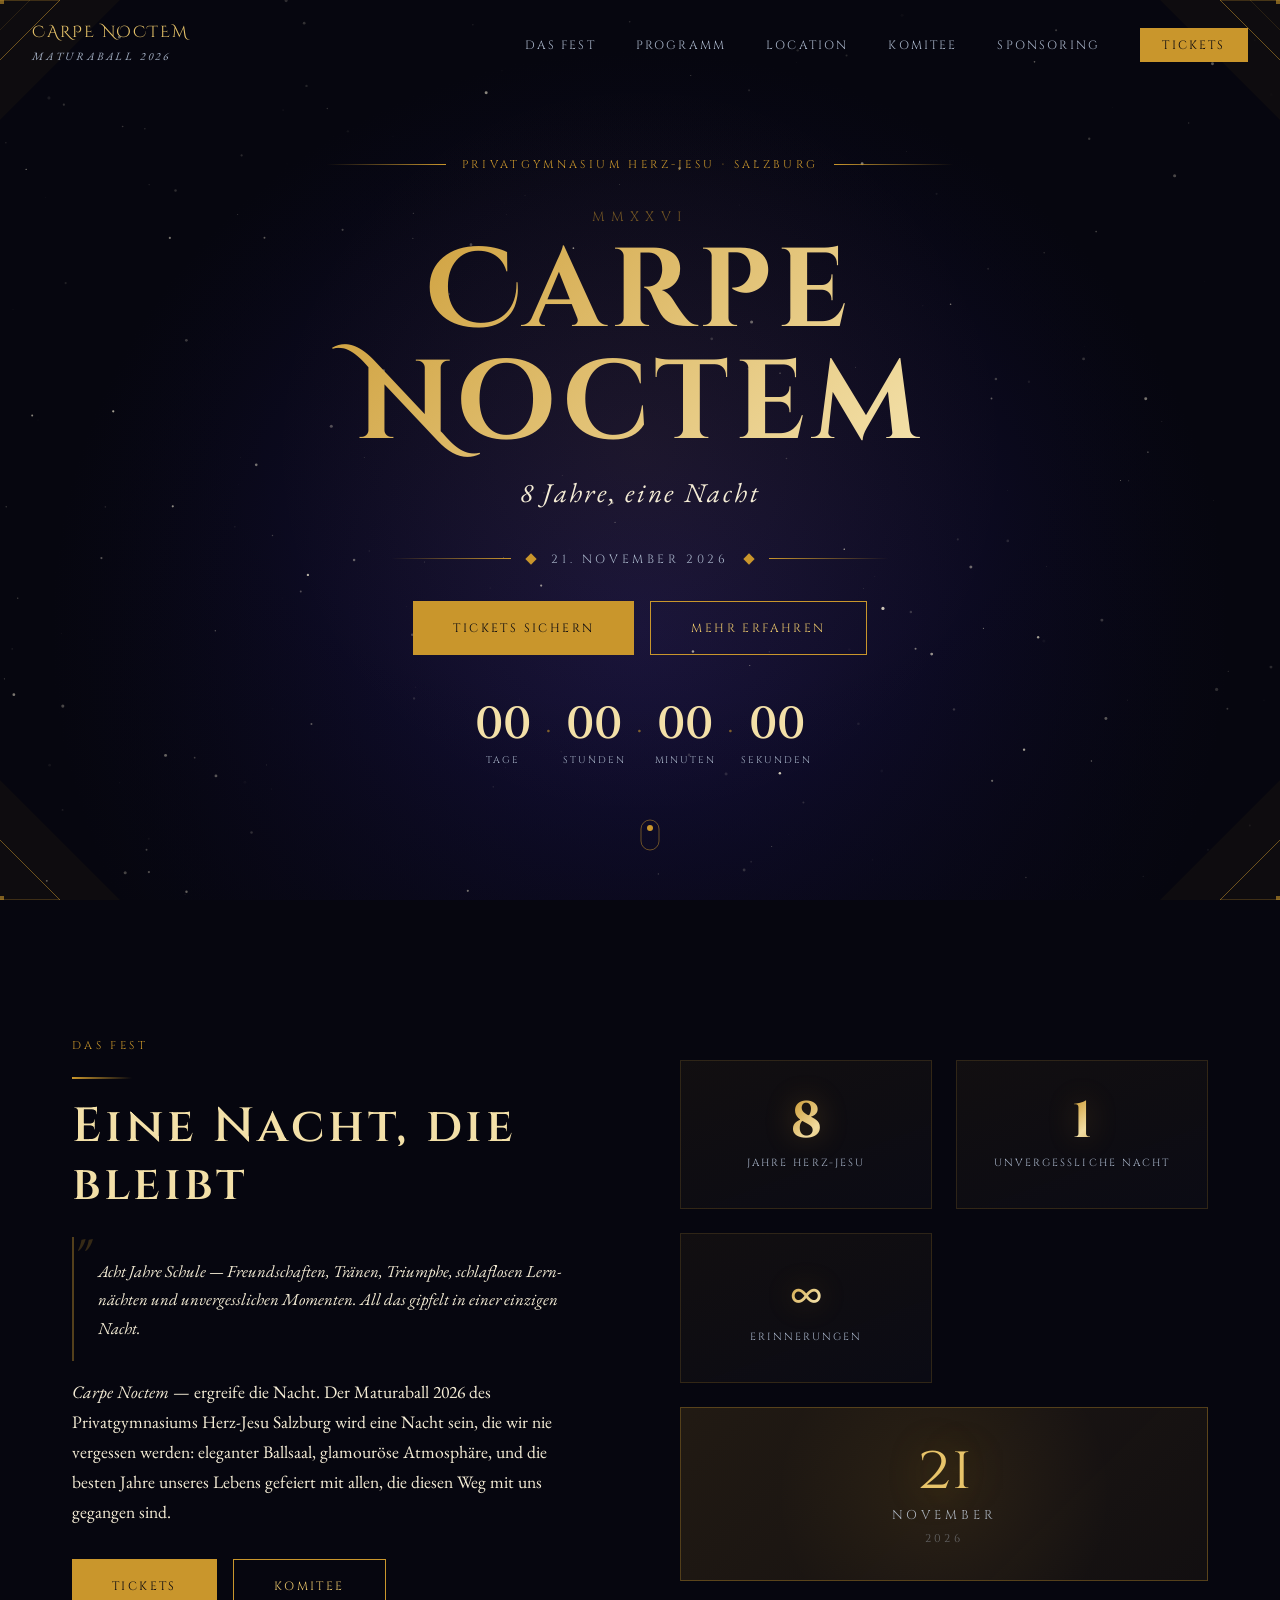
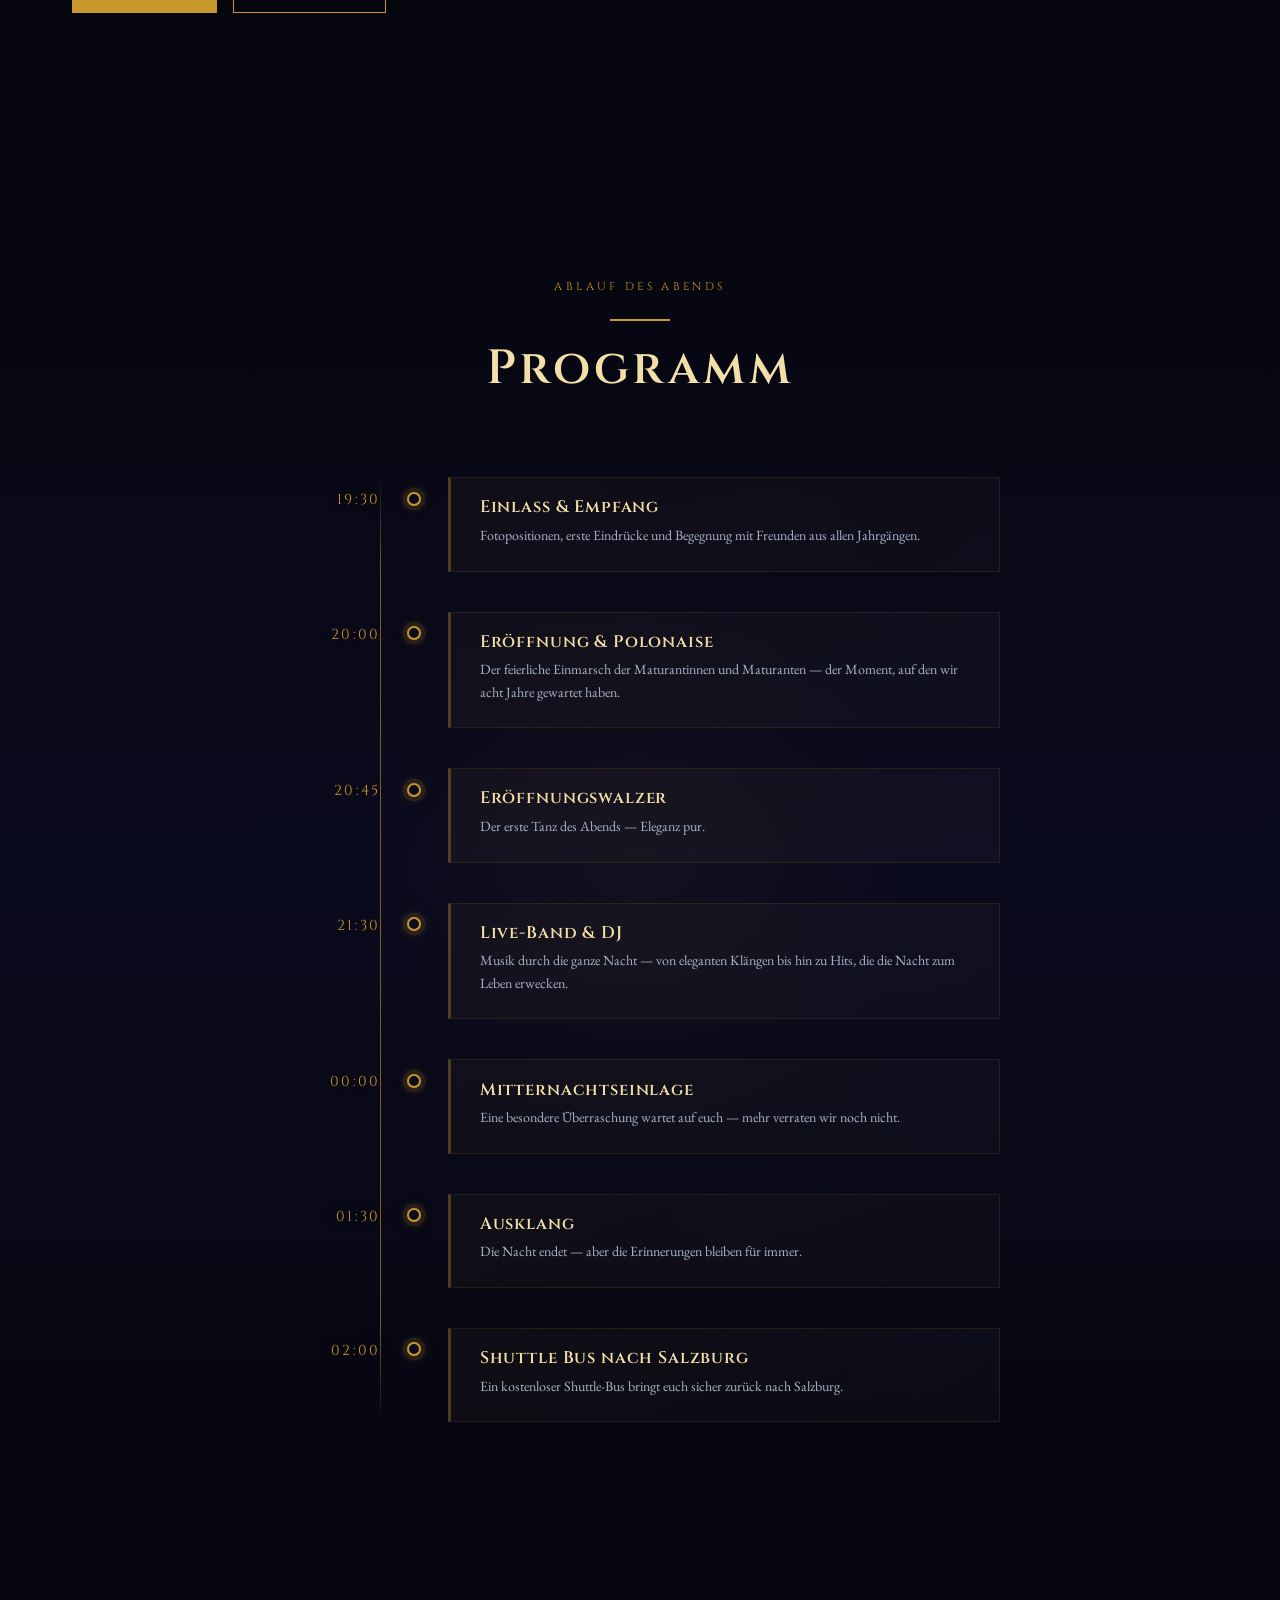
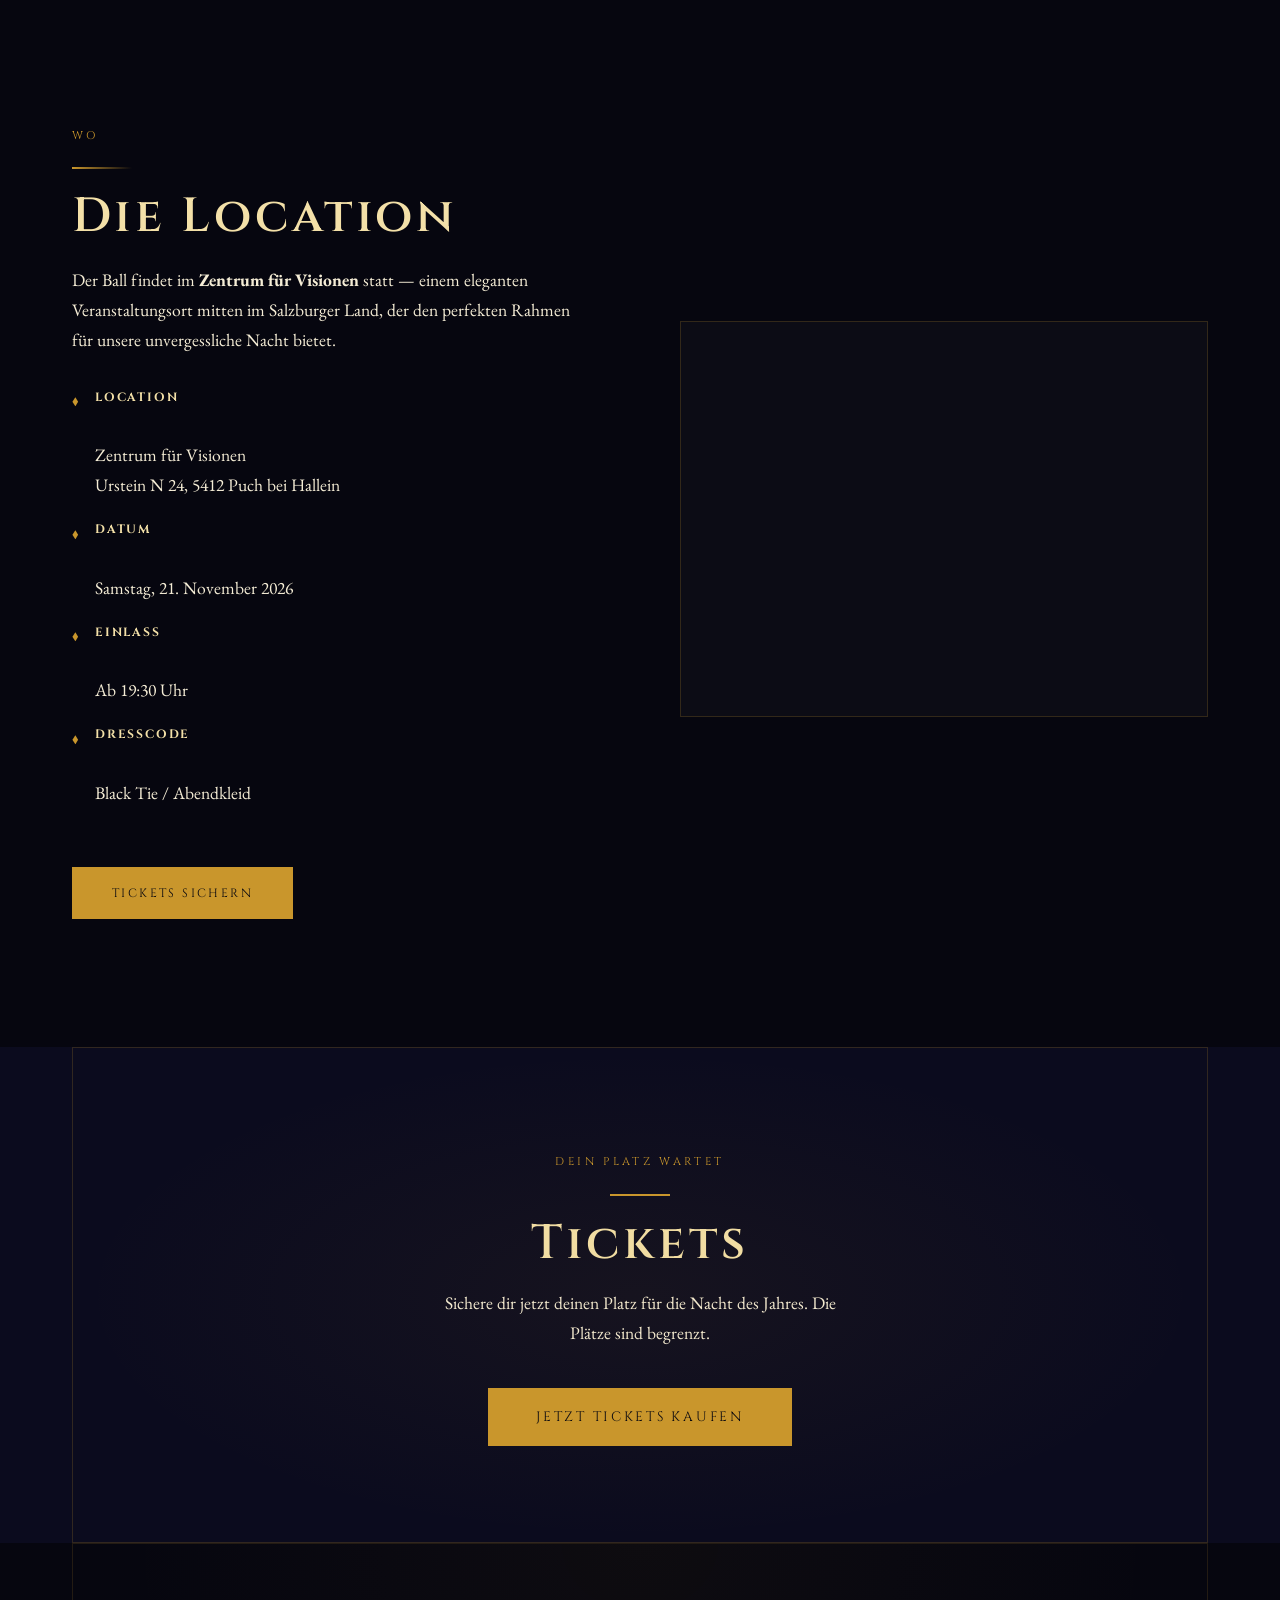
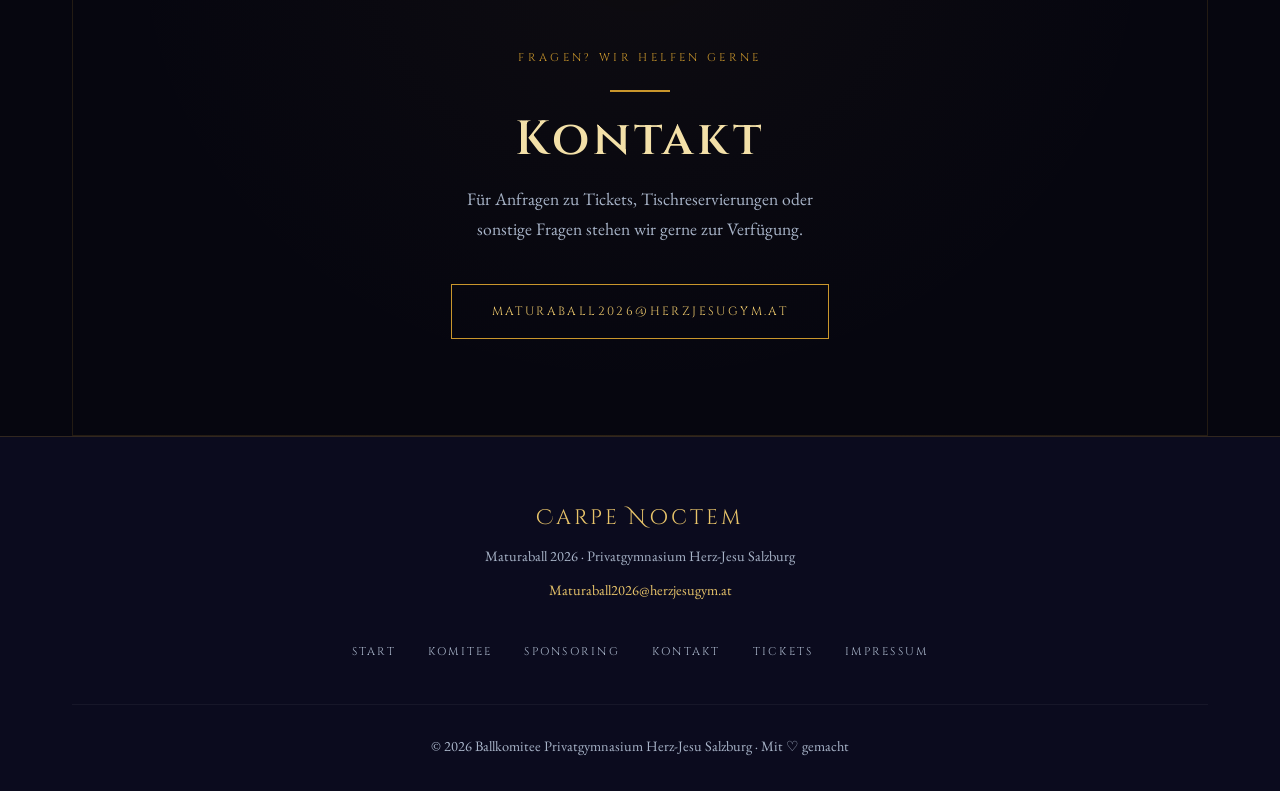
==== index.html @ 2ff248d5 "Enhance About and Programm section design About section: - Add decorative blockquote with gold borde" ====
<!DOCTYPE html>
<html lang="de">
<head>
  <meta charset="UTF-8" />
  <meta name="viewport" content="width=device-width, initial-scale=1.0" />
  <title>Carpe Noctem · Maturaball 2026 · Privatgymnasium Herz-Jesu</title>
  <meta name="description" content="Carpe Noctem – 8 Jahre, eine Nacht. Der Maturaball des Privatgymnasiums Herz-Jesu Salzburg am 21. November 2026." />
  <meta property="og:title" content="Carpe Noctem · Maturaball 2026" />
  <meta property="og:description" content="8 Jahre, eine Nacht. Der Maturaball des Privatgymnasiums Herz-Jesu Salzburg am 21. November 2026." />
  <meta property="og:type" content="website" />
  <link rel="stylesheet" href="css/style.css" />
  <link rel="stylesheet" href="css/index.css" />
</head>
<body>

<!-- ═══ NAVIGATION ═══ -->
<nav class="nav">
  <a href="index.html" class="nav-logo">
    Carpe Noctem
    <span>Maturaball 2026</span>
  </a>
  <ul class="nav-links">
    <li><a href="#about">Das Fest</a></li>
    <li><a href="#programm">Programm</a></li>
    <li><a href="#location">Location</a></li>
    <li><a href="pages/komitee.html">Komitee</a></li>
    <li><a href="pages/sponsoring.html">Sponsoring</a></li>
    <li><a href="pages/tickets.html" class="nav-cta">Tickets</a></li>
  </ul>
  <div class="nav-toggle" aria-label="Menü öffnen">
    <span></span><span></span><span></span>
  </div>
</nav>

<!-- ═══ HERO ═══ -->
<section id="hero" class="hero">
  <canvas id="star-canvas"></canvas>

  <!-- Art Deco corner ornaments -->
  <div class="hero-corner hero-corner--tl" aria-hidden="true">
    <svg viewBox="0 0 120 120" fill="none" xmlns="http://www.w3.org/2000/svg">
      <path d="M0 0 L120 0 L0 120 Z" fill="rgba(201,150,44,0.04)"/>
      <path d="M0 0 L60 0 L0 60" stroke="#c9962c" stroke-width="1" fill="none" opacity="0.5"/>
      <path d="M0 0 L30 0 L0 30" stroke="#c9962c" stroke-width="0.5" fill="none" opacity="0.3"/>
      <rect x="0" y="0" width="4" height="4" fill="#c9962c" opacity="0.6"/>
    </svg>
  </div>
  <div class="hero-corner hero-corner--tr" aria-hidden="true">
    <svg viewBox="0 0 120 120" fill="none" xmlns="http://www.w3.org/2000/svg">
      <path d="M120 0 L0 0 L120 120 Z" fill="rgba(201,150,44,0.04)"/>
      <path d="M120 0 L60 0 L120 60" stroke="#c9962c" stroke-width="1" fill="none" opacity="0.5"/>
      <path d="M120 0 L90 0 L120 30" stroke="#c9962c" stroke-width="0.5" fill="none" opacity="0.3"/>
      <rect x="116" y="0" width="4" height="4" fill="#c9962c" opacity="0.6"/>
    </svg>
  </div>
  <div class="hero-corner hero-corner--bl" aria-hidden="true">
    <svg viewBox="0 0 120 120" fill="none" xmlns="http://www.w3.org/2000/svg">
      <path d="M0 120 L120 120 L0 0 Z" fill="rgba(201,150,44,0.04)"/>
      <path d="M0 120 L60 120 L0 60" stroke="#c9962c" stroke-width="1" fill="none" opacity="0.5"/>
      <rect x="0" y="116" width="4" height="4" fill="#c9962c" opacity="0.6"/>
    </svg>
  </div>
  <div class="hero-corner hero-corner--br" aria-hidden="true">
    <svg viewBox="0 0 120 120" fill="none" xmlns="http://www.w3.org/2000/svg">
      <path d="M120 120 L0 120 L120 0 Z" fill="rgba(201,150,44,0.04)"/>
      <path d="M120 120 L60 120 L120 60" stroke="#c9962c" stroke-width="1" fill="none" opacity="0.5"/>
      <rect x="116" y="116" width="4" height="4" fill="#c9962c" opacity="0.6"/>
    </svg>
  </div>

  <div class="hero-content">
    <div class="hero-eyebrow">
      <div class="ornament">
        <div class="ornament-line"></div>
        <span class="section-label">Privatgymnasium Herz-Jesu · Salzburg</span>
        <div class="ornament-line right"></div>
      </div>
    </div>

    <div class="hero-title-wrap">
      <div class="hero-roman">MMXXVI</div>
      <h1 class="hero-title gold-text">Carpe Noctem</h1>
      <p class="hero-subtitle">8 Jahre, eine Nacht</p>
    </div>

    <div class="ornament" style="margin:2rem 0;">
      <div class="ornament-line"></div>
      <div class="ornament-diamond"></div>
      <span style="font-family:var(--font-heading);font-size:0.75rem;letter-spacing:0.3em;color:var(--silver)">
        21. NOVEMBER 2026
      </span>
      <div class="ornament-diamond"></div>
      <div class="ornament-line right"></div>
    </div>

    <div class="hero-actions">
      <a href="pages/tickets.html" class="btn btn-primary">Tickets sichern</a>
      <a href="#about" class="btn btn-outline">Mehr erfahren</a>
    </div>

    <!-- Countdown -->
    <div class="hero-countdown">
      <div class="countdown-item">
        <span class="countdown-num" id="cd-days">—</span>
        <span class="countdown-label">Tage</span>
      </div>
      <div class="countdown-sep">·</div>
      <div class="countdown-item">
        <span class="countdown-num" id="cd-hours">—</span>
        <span class="countdown-label">Stunden</span>
      </div>
      <div class="countdown-sep">·</div>
      <div class="countdown-item">
        <span class="countdown-num" id="cd-minutes">—</span>
        <span class="countdown-label">Minuten</span>
      </div>
      <div class="countdown-sep">·</div>
      <div class="countdown-item">
        <span class="countdown-num" id="cd-seconds">—</span>
        <span class="countdown-label">Sekunden</span>
      </div>
    </div>
  </div>

  <a href="#about" class="hero-scroll" aria-label="Nach unten scrollen">
    <svg width="20" height="32" viewBox="0 0 20 32">
      <rect x="1" y="1" width="18" height="30" rx="9" stroke="rgba(201,150,44,0.5)" stroke-width="1" fill="none"/>
      <circle class="scroll-dot" cx="10" cy="9" r="3" fill="#c9962c"/>
    </svg>
  </a>
</section>

<!-- ═══ ABOUT ═══ -->
<section id="about">
  <div class="container">
    <div class="section-inner about-grid">
      <div class="about-text reveal">
        <span class="section-label">Das Fest</span>
        <div class="deco-line"></div>
        <h2>Eine Nacht, die bleibt</h2>
        <blockquote class="about-quote">
          Acht Jahre Schule — Freundschaften, Tränen, Triumphe, schlaflosen Lern­nächten und unvergesslichen Momenten. All das gipfelt in einer einzigen Nacht.
        </blockquote>
        <p style="margin-top:1rem;">
          <em>Carpe Noctem</em> — ergreife die Nacht. Der Maturaball 2026 des Privatgymnasiums Herz-Jesu Salzburg wird eine Nacht sein, die wir nie vergessen werden: eleganter Ball­saal, glamouröse Atmosphäre, und die besten Jahre unseres Lebens gefeiert mit allen, die diesen Weg mit uns gegangen sind.
        </p>
        <div style="margin-top:2rem;display:flex;gap:1rem;flex-wrap:wrap;">
          <a href="pages/tickets.html" class="btn btn-primary">Tickets</a>
          <a href="pages/komitee.html" class="btn btn-outline">Komitee</a>
        </div>
      </div>

      <div class="about-stats reveal reveal-delay-2">
        <div class="stat-card">
          <span class="stat-num gold-text">8</span>
          <span class="stat-label">Jahre Herz-Jesu</span>
        </div>
        <div class="stat-card">
          <span class="stat-num gold-text">1</span>
          <span class="stat-label">Unvergessliche Nacht</span>
        </div>
        <div class="stat-card">
          <span class="stat-num gold-text">∞</span>
          <span class="stat-label">Erinnerungen</span>
        </div>

        <div class="about-date-badge">
          <div class="badge-day">21</div>
          <div class="badge-month">November</div>
          <div class="badge-year">2026</div>
        </div>
      </div>
    </div>
  </div>
</section>

<!-- ═══ PROGRAMM ═══ -->
<section id="programm" class="programm-section">
  <div class="container">
    <div class="section-inner">
      <div class="section-header reveal" style="text-align:center;margin-bottom:5rem;">
        <span class="section-label">Ablauf des Abends</span>
        <div class="deco-line center"></div>
        <h2>Programm</h2>
      </div>

      <div class="timeline">
        <div class="timeline-item reveal">
          <div class="timeline-time">19:30</div>
          <div class="timeline-dot"></div>
          <div class="timeline-content card">
            <h3>Einlass &amp; Empfang</h3>
            <p>Fotopositionen, erste Eindrücke und Begegnung mit Freunden aus allen Jahrgängen.</p>
          </div>
        </div>

        <div class="timeline-item reveal reveal-delay-1">
          <div class="timeline-time">20:00</div>
          <div class="timeline-dot"></div>
          <div class="timeline-content card">
            <h3>Eröffnung &amp; Polonaise</h3>
            <p>Der feierliche Einmarsch der Maturantinnen und Maturanten — der Moment, auf den wir acht Jahre gewartet haben.</p>
          </div>
        </div>

        <div class="timeline-item reveal reveal-delay-2">
          <div class="timeline-time">20:45</div>
          <div class="timeline-dot"></div>
          <div class="timeline-content card">
            <h3>Eröffnungswalzer</h3>
            <p>Der erste Tanz des Abends — Eleganz pur.</p>
          </div>
        </div>

        <div class="timeline-item reveal reveal-delay-3">
          <div class="timeline-time">21:30</div>
          <div class="timeline-dot"></div>
          <div class="timeline-content card">
            <h3>Live-Band &amp; DJ</h3>
            <p>Musik durch die ganze Nacht — von eleganten Klängen bis hin zu Hits, die die Nacht zum Leben erwecken.</p>
          </div>
        </div>

        <div class="timeline-item reveal">
          <div class="timeline-time">00:00</div>
          <div class="timeline-dot"></div>
          <div class="timeline-content card">
            <h3>Mitternachtseinlage</h3>
            <p>Eine besondere Überraschung wartet auf euch — mehr verraten wir noch nicht.</p>
          </div>
        </div>

        <div class="timeline-item reveal reveal-delay-1">
          <div class="timeline-time">01:30</div>
          <div class="timeline-dot"></div>
          <div class="timeline-content card">
            <h3>Ausklang</h3>
            <p>Die Nacht endet — aber die Erinnerungen bleiben für immer.</p>
          </div>
        </div>

        <div class="timeline-item reveal reveal-delay-2">
          <div class="timeline-time">02:00</div>
          <div class="timeline-dot"></div>
          <div class="timeline-content card">
            <h3>Shuttle Bus nach Salzburg</h3>
            <p>Ein kostenloser Shuttle-Bus bringt euch sicher zurück nach Salzburg.</p>
          </div>
        </div>
      </div>
    </div>
  </div>
</section>

<!-- ═══ LOCATION ═══ -->
<section id="location" class="location-section">
  <div class="container">
    <div class="section-inner location-grid">
      <div class="location-info reveal">
        <span class="section-label">Wo</span>
        <div class="deco-line"></div>
        <h2>Die Location</h2>
        <p style="margin-top:1.2rem;">
          Der Ball findet im <strong>Zentrum für Visionen</strong> statt — einem eleganten Veranstaltungsort mitten im Salzburger Land, der den perfekten Rahmen für unsere unvergessliche Nacht bietet.
        </p>

        <div style="margin-top:2rem;">
          <div class="location-detail-item">
            <span class="detail-icon">◆</span>
            <div>
              <strong>Location</strong><br/>Zentrum für Visionen<br/>Urstein N 24, 5412 Puch bei Hallein
            </div>
          </div>
          <div class="location-detail-item">
            <span class="detail-icon">◆</span>
            <div>
              <strong>Datum</strong><br/>Samstag, 21. November 2026
            </div>
          </div>
          <div class="location-detail-item">
            <span class="detail-icon">◆</span>
            <div>
              <strong>Einlass</strong><br/>Ab 19:30 Uhr
            </div>
          </div>
          <div class="location-detail-item">
            <span class="detail-icon">◆</span>
            <div>
              <strong>Dresscode</strong><br/>Black Tie / Abendkleid
            </div>
          </div>
        </div>

        <a href="pages/tickets.html" class="btn btn-primary" style="margin-top:2.5rem;">
          Tickets sichern
        </a>
      </div>

      <div class="location-map-placeholder reveal reveal-delay-2">
        <iframe
          src="https://maps.google.com/maps?q=Zentrum+f%C3%BCr+Visionen,+Urstein+N+24,+5412+Puch&output=embed&z=14"
          width="100%" height="100%" style="border:0;filter:grayscale(30%) invert(5%);" loading="lazy"
          title="Zentrum für Visionen, Puch bei Hallein" allowfullscreen>
        </iframe>
      </div>
    </div>
  </div>
</section>

<!-- ═══ TICKETS CTA ═══ -->
<section class="tickets-cta-section">
  <div class="container">
    <div class="section-inner tickets-cta-inner reveal">
      <div class="tickets-cta-bg" aria-hidden="true"></div>
      <span class="section-label">Dein Platz wartet</span>
      <div class="deco-line center"></div>
      <h2 style="text-align:center;margin:1rem 0;">Tickets</h2>
      <p style="text-align:center;max-width:50ch;margin:0 auto 2.5rem;">
        Sichere dir jetzt deinen Platz für die Nacht des Jahres. Die Plätze sind begrenzt.
      </p>
      <div style="text-align:center;">
        <a href="pages/tickets.html" class="btn btn-primary" style="font-size:0.85rem;padding:1.1rem 3rem;">
          Jetzt Tickets kaufen
        </a>
      </div>
    </div>
  </div>
</section>

<!-- ═══ KONTAKT ═══ -->
<section id="kontakt" class="kontakt-section">
  <div class="container">
    <div class="section-inner kontakt-inner reveal">
      <span class="section-label">Fragen? Wir helfen gerne</span>
      <div class="deco-line center"></div>
      <h2 style="text-align:center;margin:1rem 0;">Kontakt</h2>
      <p style="text-align:center;max-width:50ch;margin:0 auto 2.5rem;color:var(--silver);">
        Für Anfragen zu Tickets, Tischreservierungen oder sonstige Fragen stehen wir gerne zur Verfügung.
      </p>
      <div style="text-align:center;">
        <a href="mailto:Maturaball2026@herzjesugym.at" class="btn btn-outline">
          Maturaball2026@herzjesugym.at
        </a>
      </div>
    </div>
  </div>
</section>

<!-- ═══ FOOTER ═══ -->
<footer>
  <div class="container">
    <div class="footer-logo">Carpe Noctem</div>
    <p>Maturaball 2026 · Privatgymnasium Herz-Jesu Salzburg</p>
    <p style="margin-top:0.6rem;"><a href="mailto:Maturaball2026@herzjesugym.at" style="color:var(--gold-light);">Maturaball2026@herzjesugym.at</a></p>

    <ul class="footer-links">
      <li><a href="index.html">Start</a></li>
      <li><a href="pages/komitee.html">Komitee</a></li>
      <li><a href="pages/sponsoring.html">Sponsoring</a></li>
      <li><a href="#kontakt">Kontakt</a></li>
      <li><a href="pages/tickets.html">Tickets</a></li>
      <li><a href="pages/impressum.html">Impressum</a></li>
    </ul>

    <div class="footer-bottom">
      <p>© 2026 Ballkomitee Privatgymnasium Herz-Jesu Salzburg · Mit ♡ gemacht</p>
    </div>
  </div>
</footer>

<script src="js/main.js"></script>
</body>
</html>
---- css/style.css ----
/* ═══════════════════════════════════════════════
   CARPE NOCTEM · Maturaball 2026
   Herzjesu Gymnasium
   ═══════════════════════════════════════════════ */

@import url('https://fonts.googleapis.com/css2?family=Cinzel:wght@400;600;700;900&family=Cinzel+Decorative:wght@400;700&family=EB+Garamond:ital,wght@0,400;0,500;1,400;1,500&display=swap');

/* ── Variables ─────────────────────────────── */
:root {
  --night:       #06060f;
  --deep:        #0b0b1e;
  --dark:        #111128;
  --gold:        #c9962c;
  --gold-light:  #e8c46a;
  --gold-pale:   #f3e0a8;
  --champagne:   #f5edd6;
  --silver:      #a8b4c8;
  --white:       #faf8f4;
  --accent:      #7e4fa0;

  --font-display: 'Cinzel Decorative', serif;
  --font-heading: 'Cinzel', serif;
  --font-body:    'EB Garamond', serif;

  --ease-silk:    cubic-bezier(0.25, 0.46, 0.45, 0.94);
  --ease-dramatic: cubic-bezier(0.16, 1, 0.3, 1);
}

/* ── Reset ─────────────────────────────────── */
*, *::before, *::after { box-sizing: border-box; margin: 0; padding: 0; }

html {
  scroll-behavior: smooth;
  font-size: 16px;
}

body {
  background: var(--night);
  color: var(--champagne);
  font-family: var(--font-body);
  font-size: 1.1rem;
  line-height: 1.7;
  overflow-x: hidden;
}

::selection {
  background: var(--gold);
  color: var(--night);
}

/* ── Scrollbar ─────────────────────────────── */
::-webkit-scrollbar { width: 6px; }
::-webkit-scrollbar-track { background: var(--deep); }
::-webkit-scrollbar-thumb { background: var(--gold); border-radius: 3px; }

/* ── Typography ────────────────────────────── */
h1, h2, h3, h4 {
  font-family: var(--font-heading);
  font-weight: 600;
  letter-spacing: 0.08em;
  line-height: 1.2;
  color: var(--gold-pale);
}

h1 { font-size: clamp(2.5rem, 6vw, 5rem); }
h2 { font-size: clamp(1.8rem, 4vw, 3rem); }
h3 { font-size: clamp(1.3rem, 2.5vw, 1.9rem); }

p { max-width: 65ch; }

a {
  color: var(--gold-light);
  text-decoration: none;
  transition: color 0.3s;
}
a:hover { color: var(--white); }

/* ── Navigation ────────────────────────────── */
.nav {
  position: fixed;
  top: 0; left: 0; right: 0;
  z-index: 100;
  padding: 1.2rem 2rem;
  display: flex;
  align-items: center;
  justify-content: space-between;
  transition: background 0.5s, backdrop-filter 0.5s;
}

.nav.scrolled {
  background: rgba(6, 6, 15, 0.92);
  backdrop-filter: blur(16px);
  border-bottom: 1px solid rgba(201, 150, 44, 0.2);
}

.nav-logo {
  font-family: var(--font-display);
  font-size: 1rem;
  color: var(--gold-light);
  letter-spacing: 0.12em;
  text-transform: uppercase;
}

.nav-logo span {
  display: block;
  font-family: var(--font-body);
  font-style: italic;
  font-size: 0.7rem;
  letter-spacing: 0.25em;
  color: var(--silver);
  margin-top: 1px;
}

.nav-links {
  display: flex;
  gap: 2.5rem;
  list-style: none;
}

.nav-links a {
  font-family: var(--font-heading);
  font-size: 0.75rem;
  letter-spacing: 0.18em;
  text-transform: uppercase;
  color: var(--silver);
  transition: color 0.3s;
  position: relative;
}

.nav-links a::after {
  content: '';
  position: absolute;
  bottom: -4px; left: 0; right: 100%;
  height: 1px;
  background: var(--gold);
  transition: right 0.4s var(--ease-silk);
}

.nav-links a:hover {
  color: var(--gold-pale);
}
.nav-links a:hover::after { right: 0; }

.nav-cta {
  font-family: var(--font-heading);
  font-size: 0.72rem;
  letter-spacing: 0.18em;
  text-transform: uppercase;
  color: var(--night) !important;
  background: var(--gold);
  padding: 0.55rem 1.4rem;
  border: none;
  cursor: pointer;
  transition: background 0.3s, transform 0.2s;
}

.nav-cta:hover {
  background: var(--gold-light);
  transform: translateY(-1px);
}

.nav-toggle {
  display: none;
  flex-direction: column;
  gap: 5px;
  cursor: pointer;
  padding: 4px;
}

.nav-toggle span {
  width: 24px;
  height: 1px;
  background: var(--gold-light);
  transition: all 0.3s;
}

/* ── Dividers / Ornaments ───────────────────── */
.ornament {
  display: flex;
  align-items: center;
  gap: 1rem;
  justify-content: center;
  margin: 1.5rem 0;
}

.ornament-line {
  flex: 1;
  max-width: 120px;
  height: 1px;
  background: linear-gradient(90deg, transparent, var(--gold));
}

.ornament-line.right {
  background: linear-gradient(90deg, var(--gold), transparent);
}

.ornament-diamond {
  width: 8px;
  height: 8px;
  background: var(--gold);
  transform: rotate(45deg);
  flex-shrink: 0;
}

.section-label {
  font-family: var(--font-heading);
  font-size: 0.7rem;
  letter-spacing: 0.3em;
  text-transform: uppercase;
  color: var(--gold);
}

/* ── Sections ──────────────────────────────── */
section {
  position: relative;
}

.container {
  max-width: 1200px;
  margin: 0 auto;
  padding: 0 2rem;
}

.section-inner {
  padding: 8rem 0;
}

/* ── Gold line decoration ───────────────────── */
.deco-line {
  width: 60px;
  height: 2px;
  background: linear-gradient(90deg, var(--gold), transparent);
  margin: 1.2rem 0;
}

.deco-line.center { margin: 1.2rem auto; background: var(--gold); }

/* ── Buttons ───────────────────────────────── */
.btn {
  display: inline-flex;
  align-items: center;
  gap: 0.6rem;
  font-family: var(--font-heading);
  font-size: 0.75rem;
  letter-spacing: 0.2em;
  text-transform: uppercase;
  padding: 1rem 2.5rem;
  cursor: pointer;
  transition: all 0.3s var(--ease-silk);
  border: none;
  text-decoration: none;
}

.btn-primary {
  background: var(--gold);
  color: var(--night);
}
.btn-primary:hover {
  background: var(--gold-light);
  color: var(--night);
  transform: translateY(-2px);
  box-shadow: 0 8px 32px rgba(201, 150, 44, 0.35);
}

.btn-outline {
  background: transparent;
  color: var(--gold-light);
  border: 1px solid var(--gold);
}
.btn-outline:hover {
  background: rgba(201, 150, 44, 0.1);
  transform: translateY(-2px);
}

/* ── Cards ─────────────────────────────────── */
.card {
  background: rgba(255,255,255,0.03);
  border: 1px solid rgba(201, 150, 44, 0.15);
  padding: 2.5rem;
  transition: border-color 0.4s, transform 0.4s;
}

.card:hover {
  border-color: rgba(201, 150, 44, 0.4);
  transform: translateY(-4px);
}

/* ── Gold shimmer text ──────────────────────── */
.gold-text {
  background: linear-gradient(135deg, var(--gold) 0%, var(--gold-pale) 50%, var(--gold) 100%);
  background-size: 200% auto;
  -webkit-background-clip: text;
  -webkit-text-fill-color: transparent;
  background-clip: text;
  animation: shimmer 4s linear infinite;
}

@keyframes shimmer {
  to { background-position: 200% center; }
}

/* ── Fade-in animations ─────────────────────── */
.reveal {
  opacity: 0;
  transform: translateY(30px);
  transition: opacity 0.9s var(--ease-dramatic), transform 0.9s var(--ease-dramatic);
}

.reveal.visible {
  opacity: 1;
  transform: translateY(0);
}

.reveal-delay-1 { transition-delay: 0.1s; }
.reveal-delay-2 { transition-delay: 0.2s; }
.reveal-delay-3 { transition-delay: 0.35s; }
.reveal-delay-4 { transition-delay: 0.5s; }

/* ── Footer ────────────────────────────────── */
footer {
  background: var(--deep);
  border-top: 1px solid rgba(201, 150, 44, 0.2);
  padding: 4rem 0 2rem;
  text-align: center;
}

footer .footer-logo {
  font-family: var(--font-display);
  font-size: 1.3rem;
  color: var(--gold-light);
  letter-spacing: 0.15em;
  margin-bottom: 0.5rem;
}

footer p {
  color: var(--silver);
  font-size: 0.9rem;
  max-width: none;
  margin-top: 0.3rem;
}

footer .footer-links {
  display: flex;
  gap: 2rem;
  justify-content: center;
  list-style: none;
  margin: 2rem 0;
}

footer .footer-links a {
  font-family: var(--font-heading);
  font-size: 0.7rem;
  letter-spacing: 0.2em;
  text-transform: uppercase;
  color: var(--silver);
}
footer .footer-links a:hover { color: var(--gold-light); }

footer .footer-bottom {
  margin-top: 2.5rem;
  padding-top: 1.5rem;
  border-top: 1px solid rgba(255,255,255,0.05);
  font-size: 0.8rem;
  color: rgba(168, 180, 200, 0.5);
}

/* ── Responsive ────────────────────────────── */
@media (max-width: 900px) {
  .nav-links, .nav-cta { display: none; }
  .nav-toggle { display: flex; }

  .nav-links.open {
    display: flex;
    flex-direction: column;
    position: fixed;
    inset: 0;
    background: var(--night);
    justify-content: center;
    align-items: center;
    gap: 2.5rem;
    font-size: 1rem;
    z-index: 99;
  }

  .nav-links.open a {
    font-size: 1.1rem;
    letter-spacing: 0.2em;
  }
}

@media (max-width: 600px) {
  .section-inner { padding: 5rem 0; }
  h1 { font-size: 2.2rem; }
}
---- css/index.css ----
/* ═══════════════════════════════════════════════
   CARPE NOCTEM · index.css  (page-specific styles)
   ═══════════════════════════════════════════════ */

/* ── Hero ──────────────────────────────────── */
.hero {
  position: relative;
  min-height: 100svh;
  display: flex;
  align-items: center;
  justify-content: center;
  overflow: hidden;
  background: radial-gradient(ellipse at 50% 70%, #14103a 0%, #06060f 65%);
}

#star-canvas {
  position: absolute;
  inset: 0;
  width: 100%;
  height: 100%;
  pointer-events: none;
}

/* Subtle vignette overlay */
.hero::after {
  content: '';
  position: absolute;
  inset: 0;
  background: radial-gradient(ellipse at 50% 50%, transparent 40%, rgba(6,6,15,0.6) 100%);
  pointer-events: none;
}

/* Art Deco corners */
.hero-corner {
  position: absolute;
  width: 120px;
  height: 120px;
  z-index: 1;
}
.hero-corner--tl { top: 0; left: 0; }
.hero-corner--tr { top: 0; right: 0; }
.hero-corner--bl { bottom: 0; left: 0; }
.hero-corner--br { bottom: 0; right: 0; }

/* Gold radial glow */
.hero::before {
  content: '';
  position: absolute;
  top: 50%;
  left: 50%;
  transform: translate(-50%, -50%);
  width: 80vw;
  height: 80vw;
  max-width: 800px;
  max-height: 800px;
  background: radial-gradient(circle, rgba(201,150,44,0.07) 0%, transparent 65%);
  pointer-events: none;
}

.hero-content {
  position: relative;
  z-index: 2;
  text-align: center;
  padding: 2rem;
  max-width: 800px;
  animation: heroFadeIn 1.8s var(--ease-dramatic) forwards;
}

@keyframes heroFadeIn {
  from { opacity: 0; transform: translateY(24px); }
  to   { opacity: 1; transform: translateY(0); }
}

.hero-eyebrow {
  margin-bottom: 2rem;
  animation: heroFadeIn 1.6s 0.2s var(--ease-dramatic) both;
}

.hero-roman {
  font-family: var(--font-heading);
  font-size: 0.85rem;
  letter-spacing: 0.45em;
  color: rgba(201, 150, 44, 0.5);
  margin-bottom: 0.5rem;
  animation: heroFadeIn 1.6s 0.3s var(--ease-dramatic) both;
}

.hero-title {
  font-family: var(--font-display);
  font-size: clamp(3rem, 9vw, 7rem);
  font-weight: 700;
  letter-spacing: 0.05em;
  line-height: 1;
  animation: heroFadeIn 1.6s 0.4s var(--ease-dramatic) both;
}

.hero-subtitle {
  font-family: var(--font-body);
  font-style: italic;
  font-size: clamp(1.1rem, 3vw, 1.7rem);
  color: var(--champagne);
  letter-spacing: 0.1em;
  margin-top: 0.6rem;
  animation: heroFadeIn 1.6s 0.55s var(--ease-dramatic) both;
}

.hero-actions {
  display: flex;
  gap: 1rem;
  justify-content: center;
  flex-wrap: wrap;
  animation: heroFadeIn 1.6s 0.7s var(--ease-dramatic) both;
}

/* Countdown */
.hero-countdown {
  display: flex;
  align-items: center;
  justify-content: center;
  gap: 0.5rem;
  margin-top: 3rem;
  animation: heroFadeIn 1.6s 0.9s var(--ease-dramatic) both;
}

.countdown-item {
  display: flex;
  flex-direction: column;
  align-items: center;
  min-width: 64px;
}

.countdown-num {
  font-family: var(--font-heading);
  font-size: clamp(1.8rem, 4vw, 2.8rem);
  font-weight: 600;
  color: var(--gold-pale);
  line-height: 1;
  min-width: 2.5ch;
  text-align: center;
}

.countdown-label {
  font-family: var(--font-heading);
  font-size: 0.6rem;
  letter-spacing: 0.2em;
  text-transform: uppercase;
  color: var(--silver);
  margin-top: 0.3rem;
}

.countdown-sep {
  font-size: 1.5rem;
  color: var(--gold);
  opacity: 0.6;
  margin-bottom: 1rem;
  align-self: center;
}

/* Scroll indicator */
.hero-scroll {
  position: absolute;
  bottom: 2.5rem;
  left: 50%;
  transform: translateX(-50%);
  z-index: 2;
  animation: heroFadeIn 1.6s 1.2s var(--ease-dramatic) both;
}

.scroll-dot {
  animation: scrollBob 2s ease-in-out infinite;
}

@keyframes scrollBob {
  0%, 100% { transform: translateY(0); opacity: 1; }
  50%       { transform: translateY(10px); opacity: 0.4; }
}

/* ── About section ─────────────────────────── */
.about-grid {
  display: grid;
  grid-template-columns: 1fr 1fr;
  gap: 5rem;
  align-items: center;
}

.about-stats {
  display: grid;
  grid-template-columns: 1fr 1fr;
  gap: 1.5rem;
}

.stat-card {
  background: linear-gradient(160deg, rgba(201,150,44,0.06) 0%, rgba(255,255,255,0.02) 100%);
  border: 1px solid rgba(201, 150, 44, 0.18);
  padding: 2.2rem 2rem;
  display: flex;
  flex-direction: column;
  align-items: center;
  text-align: center;
  gap: 0.5rem;
  position: relative;
  overflow: hidden;
  transition: transform 0.4s ease, border-color 0.4s ease, box-shadow 0.4s ease;
}

.stat-card::before {
  content: '';
  position: absolute;
  inset: 0;
  background: radial-gradient(circle at 50% 30%, rgba(201,150,44,0.08) 0%, transparent 70%);
  opacity: 0;
  transition: opacity 0.4s ease;
}

.stat-card:hover {
  transform: translateY(-4px);
  border-color: rgba(201,150,44,0.4);
  box-shadow: 0 8px 32px rgba(201,150,44,0.1), 0 0 0 1px rgba(201,150,44,0.05);
}

.stat-card:hover::before {
  opacity: 1;
}

.about-quote {
  margin: 1.5rem 0 0;
  padding: 1.2rem 0 1.2rem 1.5rem;
  border-left: 2px solid rgba(201,150,44,0.4);
  font-style: italic;
  font-size: 1.05rem;
  color: var(--champagne);
  line-height: 1.7;
  position: relative;
}

.about-quote::before {
  content: '"';
  position: absolute;
  top: -0.2rem;
  left: -0.4rem;
  font-family: var(--font-display);
  font-size: 3.5rem;
  color: rgba(201,150,44,0.25);
  line-height: 1;
}

.stat-num {
  font-family: var(--font-heading);
  font-size: 3.2rem;
  font-weight: 700;
  line-height: 1;
  position: relative;
  text-shadow: 0 0 30px rgba(201,150,44,0.3);
}

.stat-label {
  font-family: var(--font-heading);
  font-size: 0.65rem;
  letter-spacing: 0.2em;
  text-transform: uppercase;
  color: var(--silver);
}

.about-date-badge {
  grid-column: 1 / -1;
  background: linear-gradient(135deg, rgba(201,150,44,0.14), rgba(201,150,44,0.06));
  border: 1px solid rgba(201, 150, 44, 0.35);
  padding: 2rem;
  text-align: center;
  position: relative;
  overflow: hidden;
  transition: transform 0.4s ease, box-shadow 0.4s ease;
}

.about-date-badge::before {
  content: '';
  position: absolute;
  inset: 0;
  background: radial-gradient(circle at 50% 50%, rgba(201,150,44,0.1) 0%, transparent 60%);
  pointer-events: none;
}

.about-date-badge:hover {
  transform: translateY(-3px);
  box-shadow: 0 12px 40px rgba(201,150,44,0.12);
}

.badge-day {
  font-family: var(--font-display);
  font-size: 3.8rem;
  color: var(--gold-light);
  line-height: 1;
  text-shadow: 0 0 40px rgba(201,150,44,0.35);
  position: relative;
}

.badge-month {
  font-family: var(--font-heading);
  font-size: 0.8rem;
  letter-spacing: 0.3em;
  text-transform: uppercase;
  color: var(--silver);
  margin-top: 0.3rem;
}

.badge-year {
  font-family: var(--font-heading);
  font-size: 0.7rem;
  letter-spacing: 0.3em;
  color: rgba(168,180,200,0.5);
  margin-top: 0.15rem;
}

/* ── Programm / Timeline ───────────────────── */
.programm-section {
  background: linear-gradient(180deg, var(--night) 0%, var(--deep) 50%, var(--night) 100%);
  position: relative;
}

.programm-section::before {
  content: '';
  position: absolute;
  top: 50%;
  left: 50%;
  transform: translate(-50%, -50%);
  width: 60vw;
  height: 60vw;
  max-width: 600px;
  max-height: 600px;
  background: radial-gradient(circle, rgba(201,150,44,0.04) 0%, transparent 65%);
  pointer-events: none;
}

.timeline {
  position: relative;
  max-width: 720px;
  margin: 0 auto;
}

/* Vertical line — aligned to the dot column */
.timeline::before {
  content: '';
  position: absolute;
  left: 100px;
  top: 0;
  bottom: 0;
  width: 1px;
  background: linear-gradient(180deg, transparent, rgba(201,150,44,0.6) 10%, rgba(201,150,44,0.6) 90%, transparent);
}

.timeline-item {
  display: grid;
  grid-template-columns: 100px 20px 1fr;
  gap: 0 1.5rem;
  align-items: start;
  margin-bottom: 2.5rem;
}

/* Reset the even-child alternating — all items flow left → right */
.timeline-item:nth-child(even) .timeline-time { order: unset; text-align: right; }
.timeline-item:nth-child(even) .timeline-content { order: unset; text-align: left; }
.timeline-item:nth-child(even) .timeline-content p { margin-left: 0; }

.timeline-time {
  font-family: var(--font-heading);
  font-size: 0.9rem;
  letter-spacing: 0.15em;
  color: var(--gold);
  text-align: right;
  padding-top: 1rem;
  line-height: 1;
  text-shadow: 0 0 20px rgba(201,150,44,0.3);
}

.timeline-dot {
  width: 14px;
  height: 14px;
  border: 2px solid var(--gold);
  background: var(--deep);
  border-radius: 50%;
  margin: 0.9rem auto 0;
  flex-shrink: 0;
  position: relative;
  z-index: 1;
  box-shadow: 0 0 8px rgba(201,150,44,0.5), 0 0 16px rgba(201,150,44,0.2);
  transition: box-shadow 0.4s ease, transform 0.4s ease, background 0.4s ease;
}

.timeline-dot::after {
  content: '';
  position: absolute;
  inset: -6px;
  border-radius: 50%;
  border: 1px solid rgba(201,150,44,0.15);
  transition: border-color 0.4s ease, transform 0.4s ease;
}

.timeline-item:hover .timeline-dot {
  box-shadow: 0 0 14px rgba(201,150,44,0.9), 0 0 28px rgba(201,150,44,0.4);
  background: rgba(201,150,44,0.15);
  transform: scale(1.15);
}

.timeline-item:hover .timeline-dot::after {
  border-color: rgba(201,150,44,0.35);
  transform: scale(1.2);
}

.timeline-content {
  padding: 1.2rem 1.8rem 1.5rem;
  background: linear-gradient(135deg, rgba(201,150,44,0.04) 0%, rgba(255,255,255,0.02) 100%);
  border: 1px solid rgba(201,150,44,0.12);
  border-left: 3px solid rgba(201,150,44,0.35);
  transition: border-color 0.4s, background 0.4s, transform 0.4s, box-shadow 0.4s;
}

.timeline-item:hover .timeline-content {
  background: linear-gradient(135deg, rgba(201,150,44,0.07) 0%, rgba(255,255,255,0.03) 100%);
  border-color: rgba(201,150,44,0.25);
  border-left-color: var(--gold);
  transform: translateX(4px);
  box-shadow: -4px 0 20px rgba(201,150,44,0.08), 0 4px 16px rgba(0,0,0,0.2);
}

.timeline-content h3 {
  font-size: 1.05rem;
  margin-bottom: 0.4rem;
  letter-spacing: 0.05em;
}

.timeline-content p {
  font-size: 0.88rem;
  color: var(--silver);
  line-height: 1.6;
  max-width: none;
}

/* ── Location ──────────────────────────────── */
.location-grid {
  display: grid;
  grid-template-columns: 1fr 1fr;
  gap: 5rem;
  align-items: center;
}

.location-detail-item {
  display: flex;
  gap: 1rem;
  align-items: flex-start;
  margin-bottom: 1.2rem;
  color: var(--champagne);
}

.detail-icon {
  color: var(--gold);
  font-size: 0.6rem;
  margin-top: 0.4rem;
  flex-shrink: 0;
}

.location-detail-item strong {
  font-family: var(--font-heading);
  font-size: 0.75rem;
  letter-spacing: 0.15em;
  text-transform: uppercase;
  color: var(--gold-pale);
  display: block;
  margin-bottom: 0.2rem;
}

.location-map-placeholder {
  aspect-ratio: 4/3;
  background: rgba(255,255,255,0.025);
  border: 1px solid rgba(201,150,44,0.2);
  display: flex;
  align-items: center;
  justify-content: center;
}

.map-coming-soon {
  text-align: center;
  color: var(--silver);
  padding: 2rem;
}

.map-coming-soon p {
  font-style: italic;
  margin-top: 1rem;
  font-size: 0.95rem;
  max-width: none;
}

/* ── Kontakt ───────────────────────────────── */
.kontakt-section {
  background: var(--night);
}

.kontakt-inner {
  position: relative;
  overflow: hidden;
  padding: 6rem 4rem;
  border: 1px solid rgba(201,150,44,0.15);
  text-align: center;
  background: radial-gradient(ellipse at 50% 0%, rgba(201,150,44,0.04) 0%, transparent 65%);
}

/* ── Tickets CTA ───────────────────────────── */
.tickets-cta-section {
  background: var(--deep);
}

.tickets-cta-inner {
  position: relative;
  overflow: hidden;
  padding: 6rem 4rem;
  border: 1px solid rgba(201,150,44,0.2);
  text-align: center;
}

.tickets-cta-bg {
  position: absolute;
  inset: 0;
  background: radial-gradient(ellipse at 50% 50%, rgba(201,150,44,0.06) 0%, transparent 70%);
  pointer-events: none;
}

/* ── Responsive ────────────────────────────── */
@media (max-width: 900px) {
  .about-grid,
  .location-grid {
    grid-template-columns: 1fr;
    gap: 3rem;
  }

  .timeline { max-width: 100%; }
  .timeline::before { left: 80px; }
  .timeline-item {
    grid-template-columns: 80px 16px 1fr;
    gap: 0 1rem;
  }
  .timeline-time { font-size: 0.75rem; }
  .timeline-dot { margin: 0.85rem auto 0; }
}

@media (max-width: 600px) {
  .hero-countdown { gap: 0.2rem; }
  .countdown-item { min-width: 48px; }
  .countdown-sep { display: none; }
  .tickets-cta-inner { padding: 4rem 1.5rem; }
  .kontakt-inner { padding: 4rem 1.5rem; }
  .about-stats { grid-template-columns: 1fr 1fr; }
}
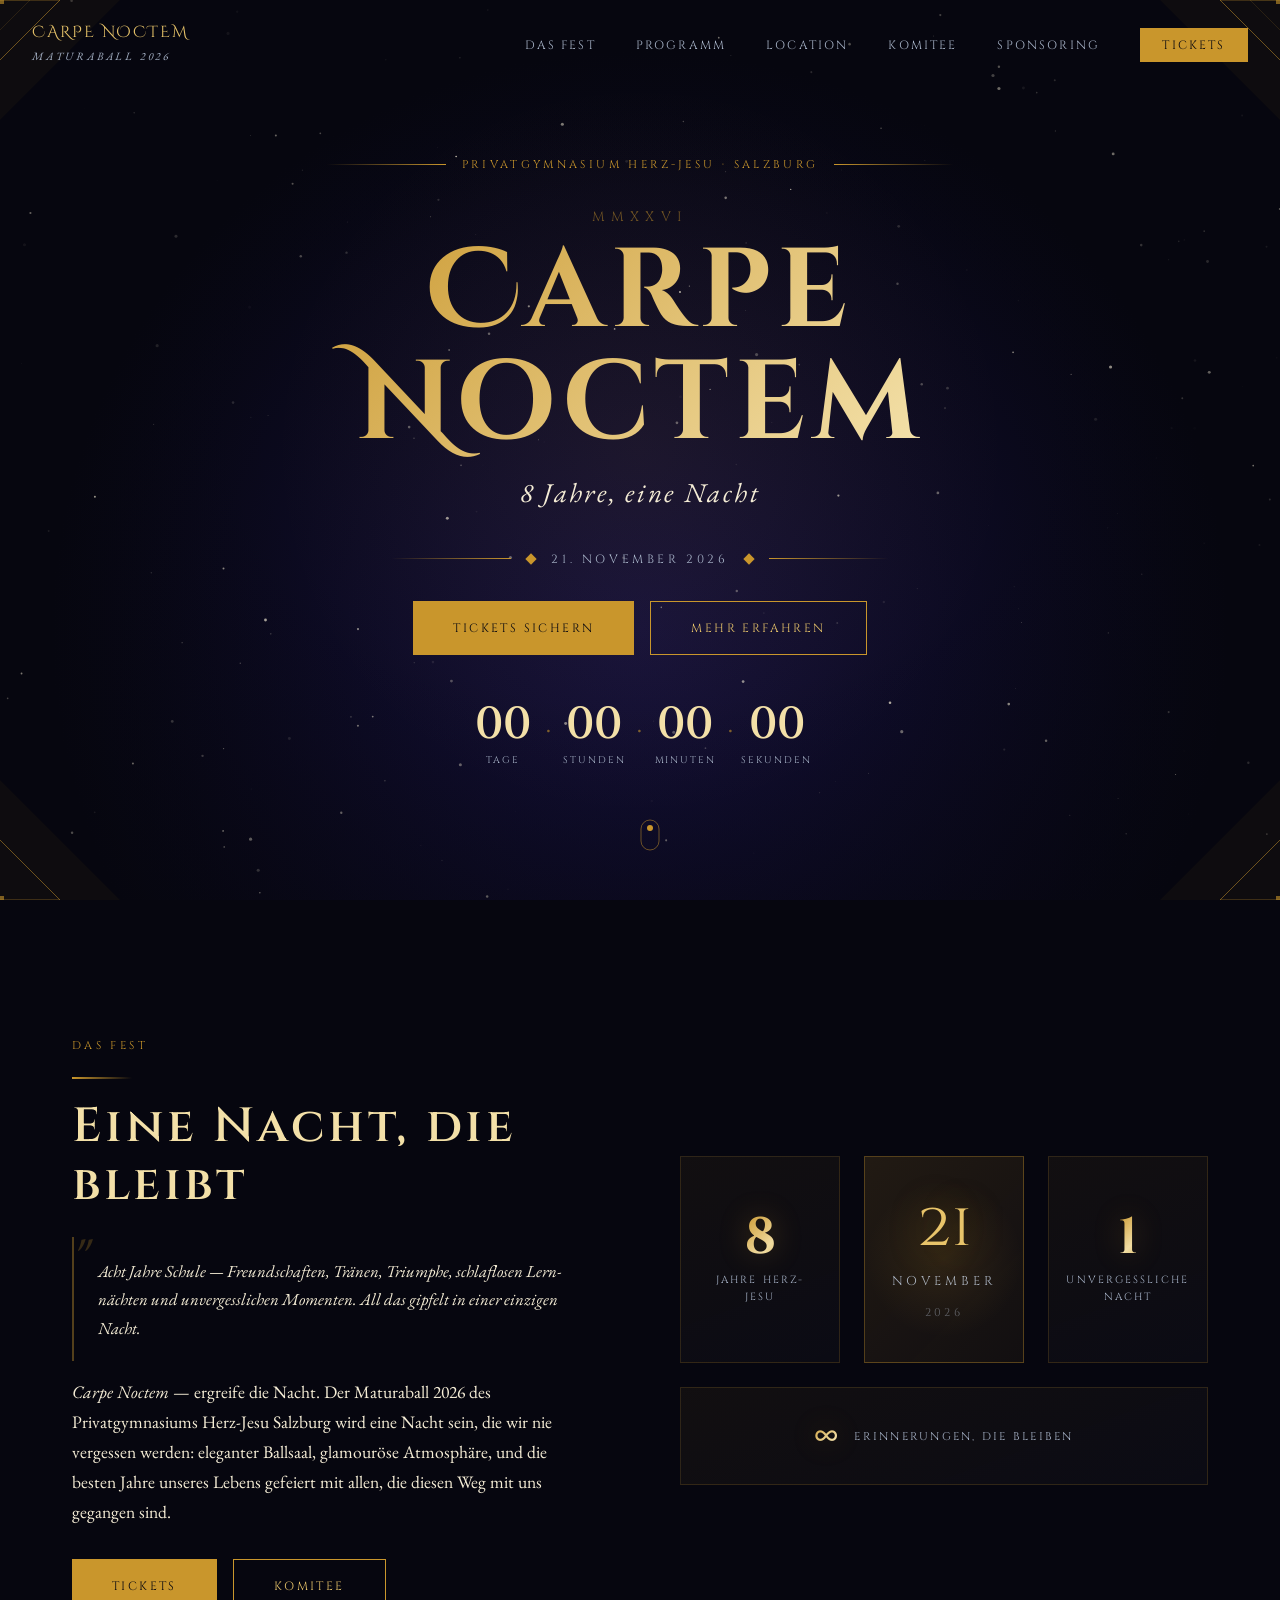
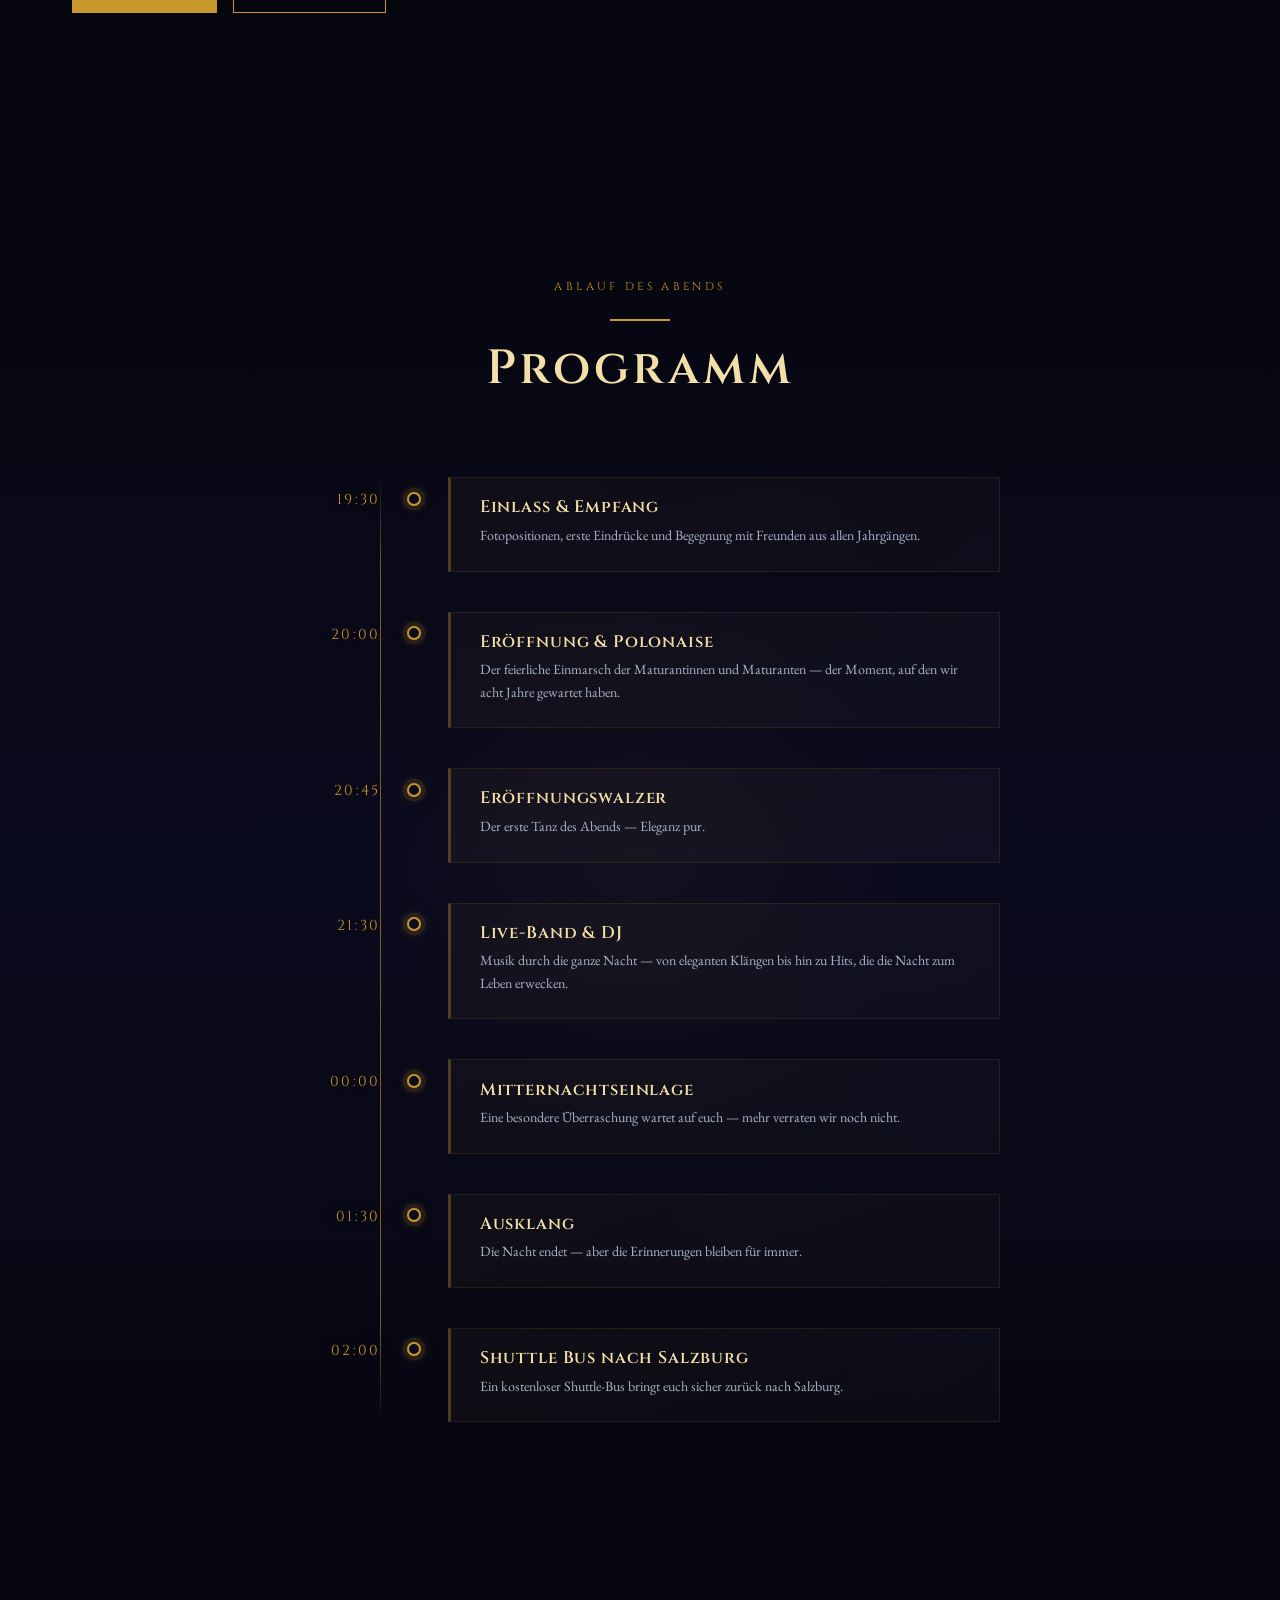
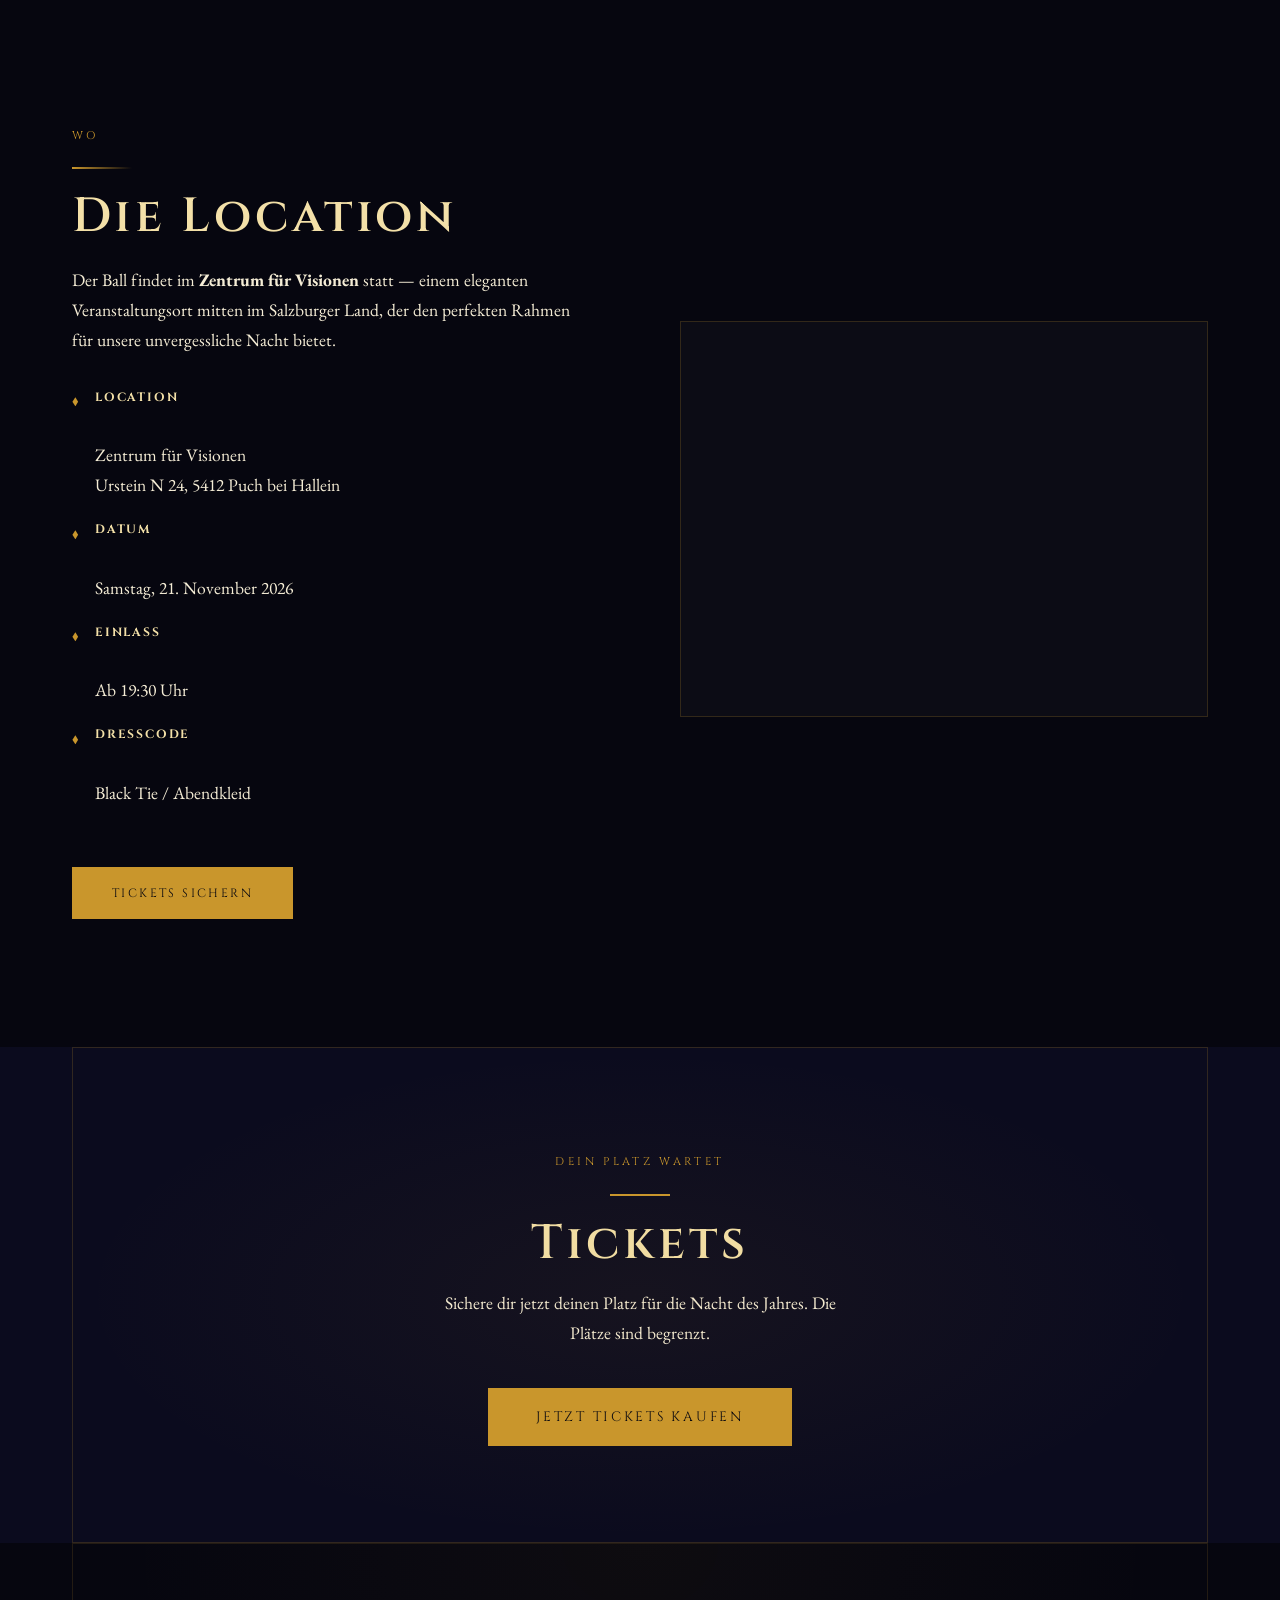
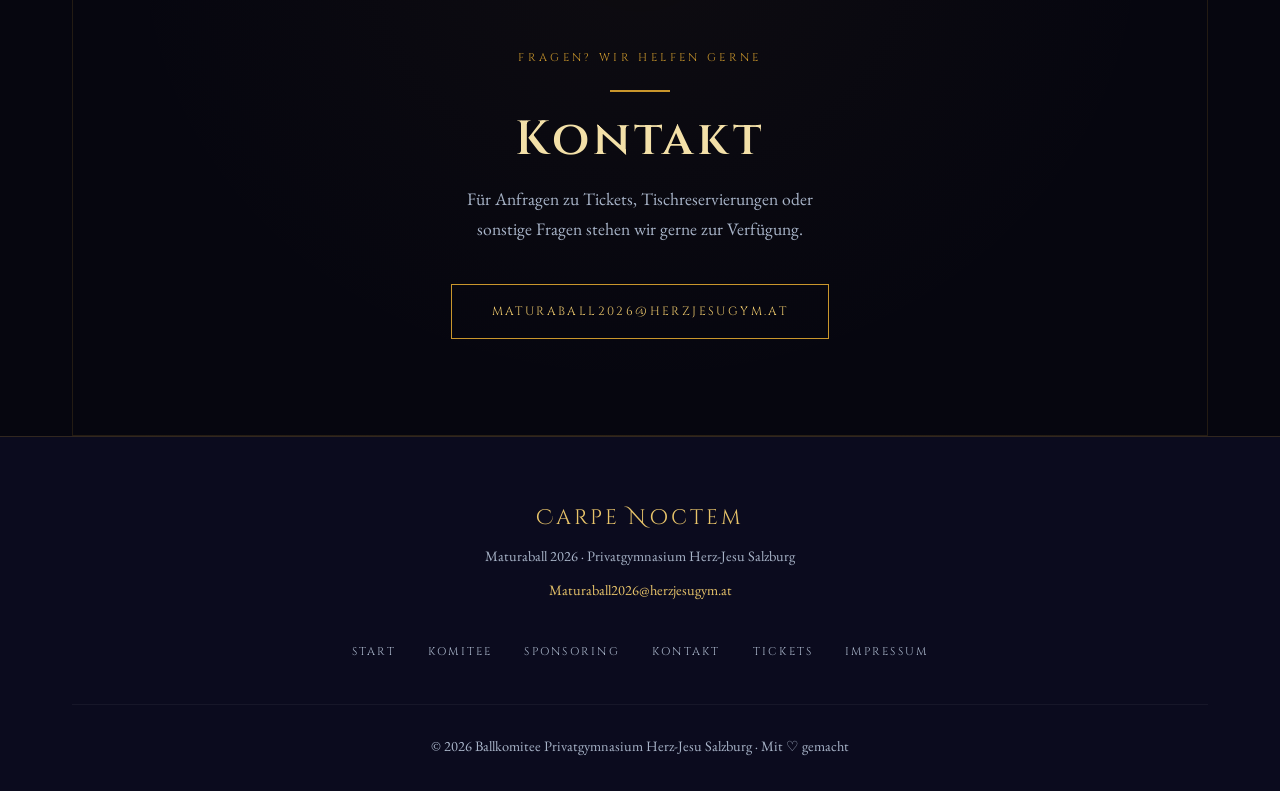
==== commit ed024cd8: "Redesign stat cards: 3-column layout with centered date highlight - Change from 2-column to 3-column" ====
--- a/index.html
+++ b/index.html
@@ -155,19 +155,18 @@
           <span class="stat-num gold-text">8</span>
           <span class="stat-label">Jahre Herz-Jesu</span>
         </div>
+        <div class="stat-card stat-card--highlight">
+          <div class="badge-day">21</div>
+          <div class="badge-month">November</div>
+          <div class="badge-year">2026</div>
+        </div>
         <div class="stat-card">
           <span class="stat-num gold-text">1</span>
           <span class="stat-label">Unvergessliche Nacht</span>
         </div>
-        <div class="stat-card">
+        <div class="stat-card stat-card--wide">
           <span class="stat-num gold-text">∞</span>
-          <span class="stat-label">Erinnerungen</span>
-        </div>
-
-        <div class="about-date-badge">
-          <div class="badge-day">21</div>
-          <div class="badge-month">November</div>
-          <div class="badge-year">2026</div>
+          <span class="stat-label">Erinnerungen, die bleiben</span>
         </div>
       </div>
     </div>
--- a/css/index.css
+++ b/css/index.css
@@ -185,17 +185,18 @@
 
 .about-stats {
   display: grid;
-  grid-template-columns: 1fr 1fr;
+  grid-template-columns: 1fr 1fr 1fr;
   gap: 1.5rem;
 }
 
 .stat-card {
   background: linear-gradient(160deg, rgba(201,150,44,0.06) 0%, rgba(255,255,255,0.02) 100%);
   border: 1px solid rgba(201, 150, 44, 0.18);
-  padding: 2.2rem 2rem;
+  padding: 2.2rem 1.5rem;
   display: flex;
   flex-direction: column;
   align-items: center;
+  justify-content: center;
   text-align: center;
   gap: 0.5rem;
   position: relative;
@@ -220,6 +221,41 @@
 
 .stat-card:hover::before {
   opacity: 1;
+}
+
+/* Center date card — featured */
+.stat-card--highlight {
+  background: linear-gradient(135deg, rgba(201,150,44,0.14), rgba(201,150,44,0.06));
+  border-color: rgba(201,150,44,0.35);
+  padding: 2.5rem 1.5rem;
+}
+
+.stat-card--highlight::before {
+  background: radial-gradient(circle at 50% 50%, rgba(201,150,44,0.12) 0%, transparent 60%);
+  opacity: 1;
+}
+
+.stat-card--highlight:hover {
+  border-color: rgba(201,150,44,0.6);
+  box-shadow: 0 8px 40px rgba(201,150,44,0.15), 0 0 0 1px rgba(201,150,44,0.1);
+}
+
+/* Full-width bottom card */
+.stat-card--wide {
+  grid-column: 1 / -1;
+  flex-direction: row;
+  gap: 1rem;
+  padding: 1.8rem 2rem;
+  justify-content: center;
+}
+
+.stat-card--wide .stat-num {
+  font-size: 2.4rem;
+}
+
+.stat-card--wide .stat-label {
+  font-size: 0.7rem;
+  text-align: left;
 }
 
 .about-quote {
@@ -259,30 +295,6 @@
   letter-spacing: 0.2em;
   text-transform: uppercase;
   color: var(--silver);
-}
-
-.about-date-badge {
-  grid-column: 1 / -1;
-  background: linear-gradient(135deg, rgba(201,150,44,0.14), rgba(201,150,44,0.06));
-  border: 1px solid rgba(201, 150, 44, 0.35);
-  padding: 2rem;
-  text-align: center;
-  position: relative;
-  overflow: hidden;
-  transition: transform 0.4s ease, box-shadow 0.4s ease;
-}
-
-.about-date-badge::before {
-  content: '';
-  position: absolute;
-  inset: 0;
-  background: radial-gradient(circle at 50% 50%, rgba(201,150,44,0.1) 0%, transparent 60%);
-  pointer-events: none;
-}
-
-.about-date-badge:hover {
-  transform: translateY(-3px);
-  box-shadow: 0 12px 40px rgba(201,150,44,0.12);
 }
 
 .badge-day {
@@ -548,5 +560,6 @@
   .countdown-sep { display: none; }
   .tickets-cta-inner { padding: 4rem 1.5rem; }
   .kontakt-inner { padding: 4rem 1.5rem; }
-  .about-stats { grid-template-columns: 1fr 1fr; }
-}
+  .about-stats { grid-template-columns: 1fr 1fr 1fr; }
+  .stat-card--wide { flex-direction: column; gap: 0.5rem; }
+}
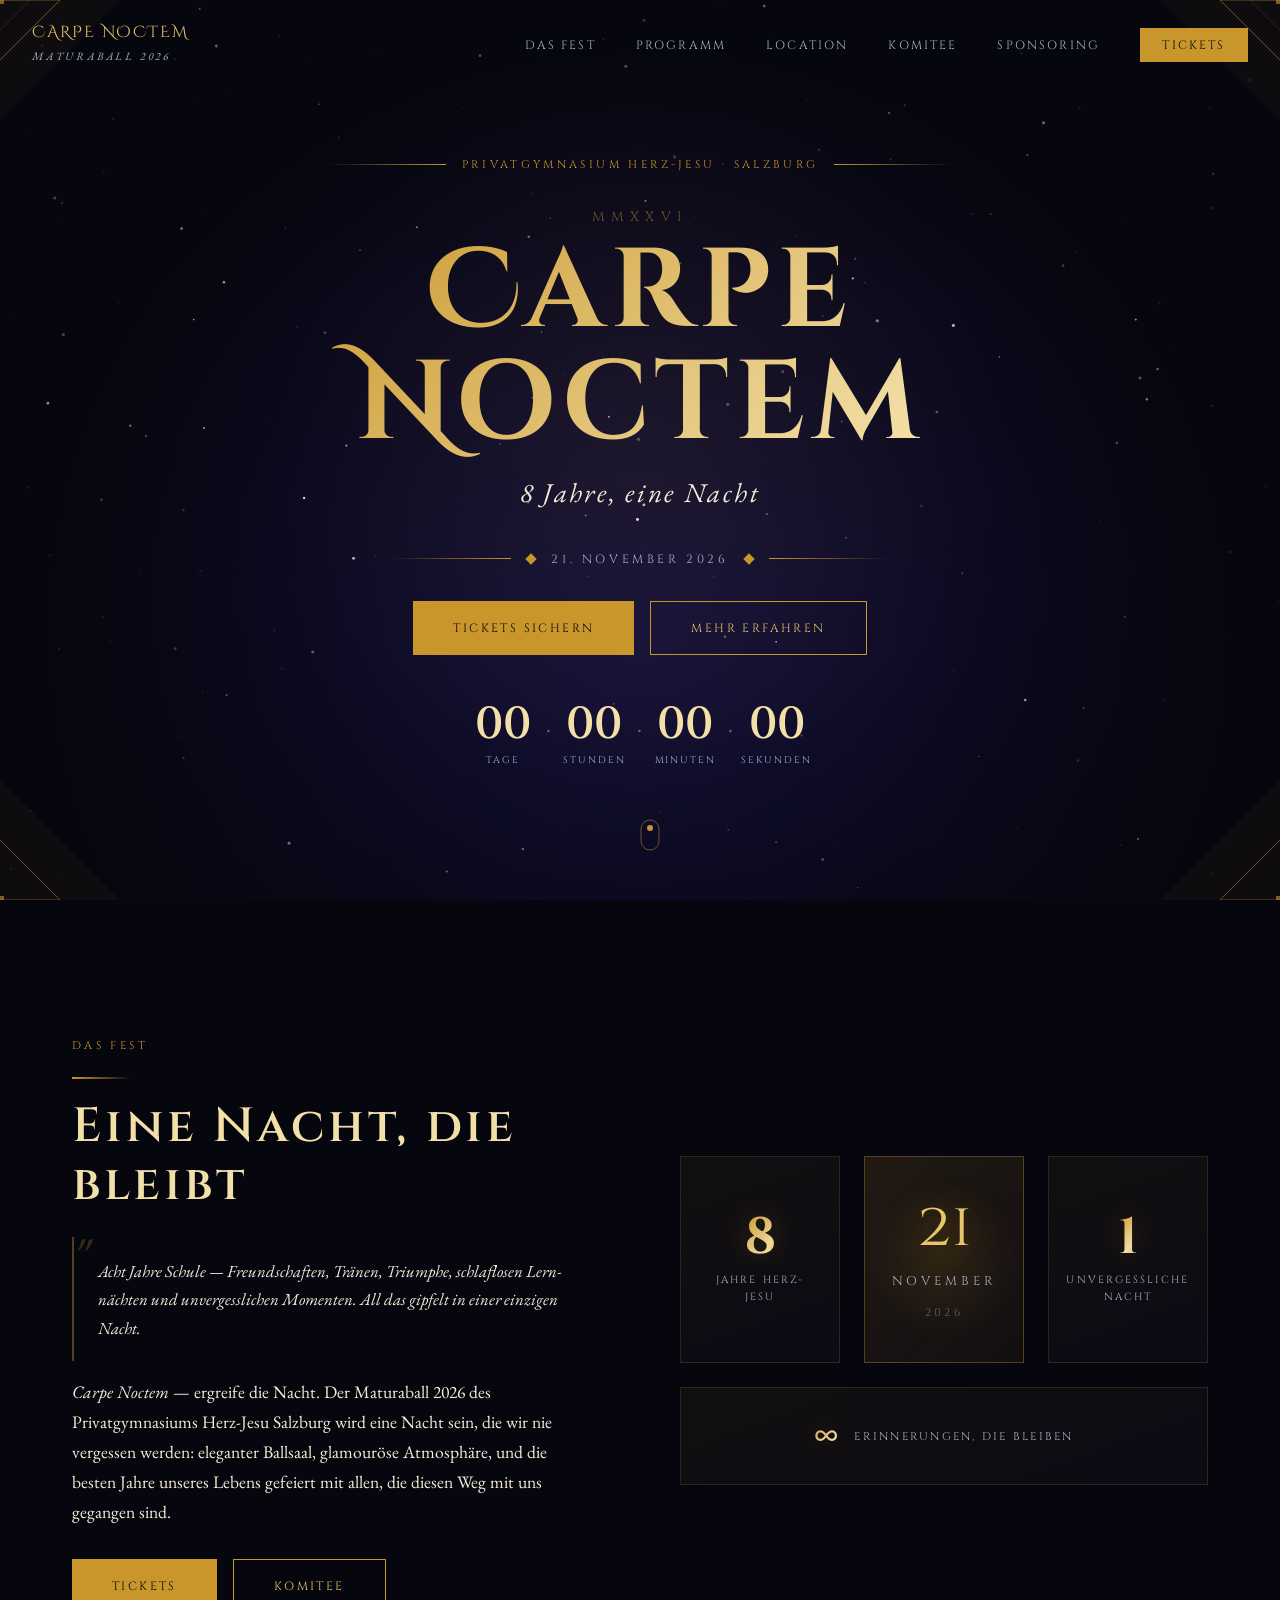
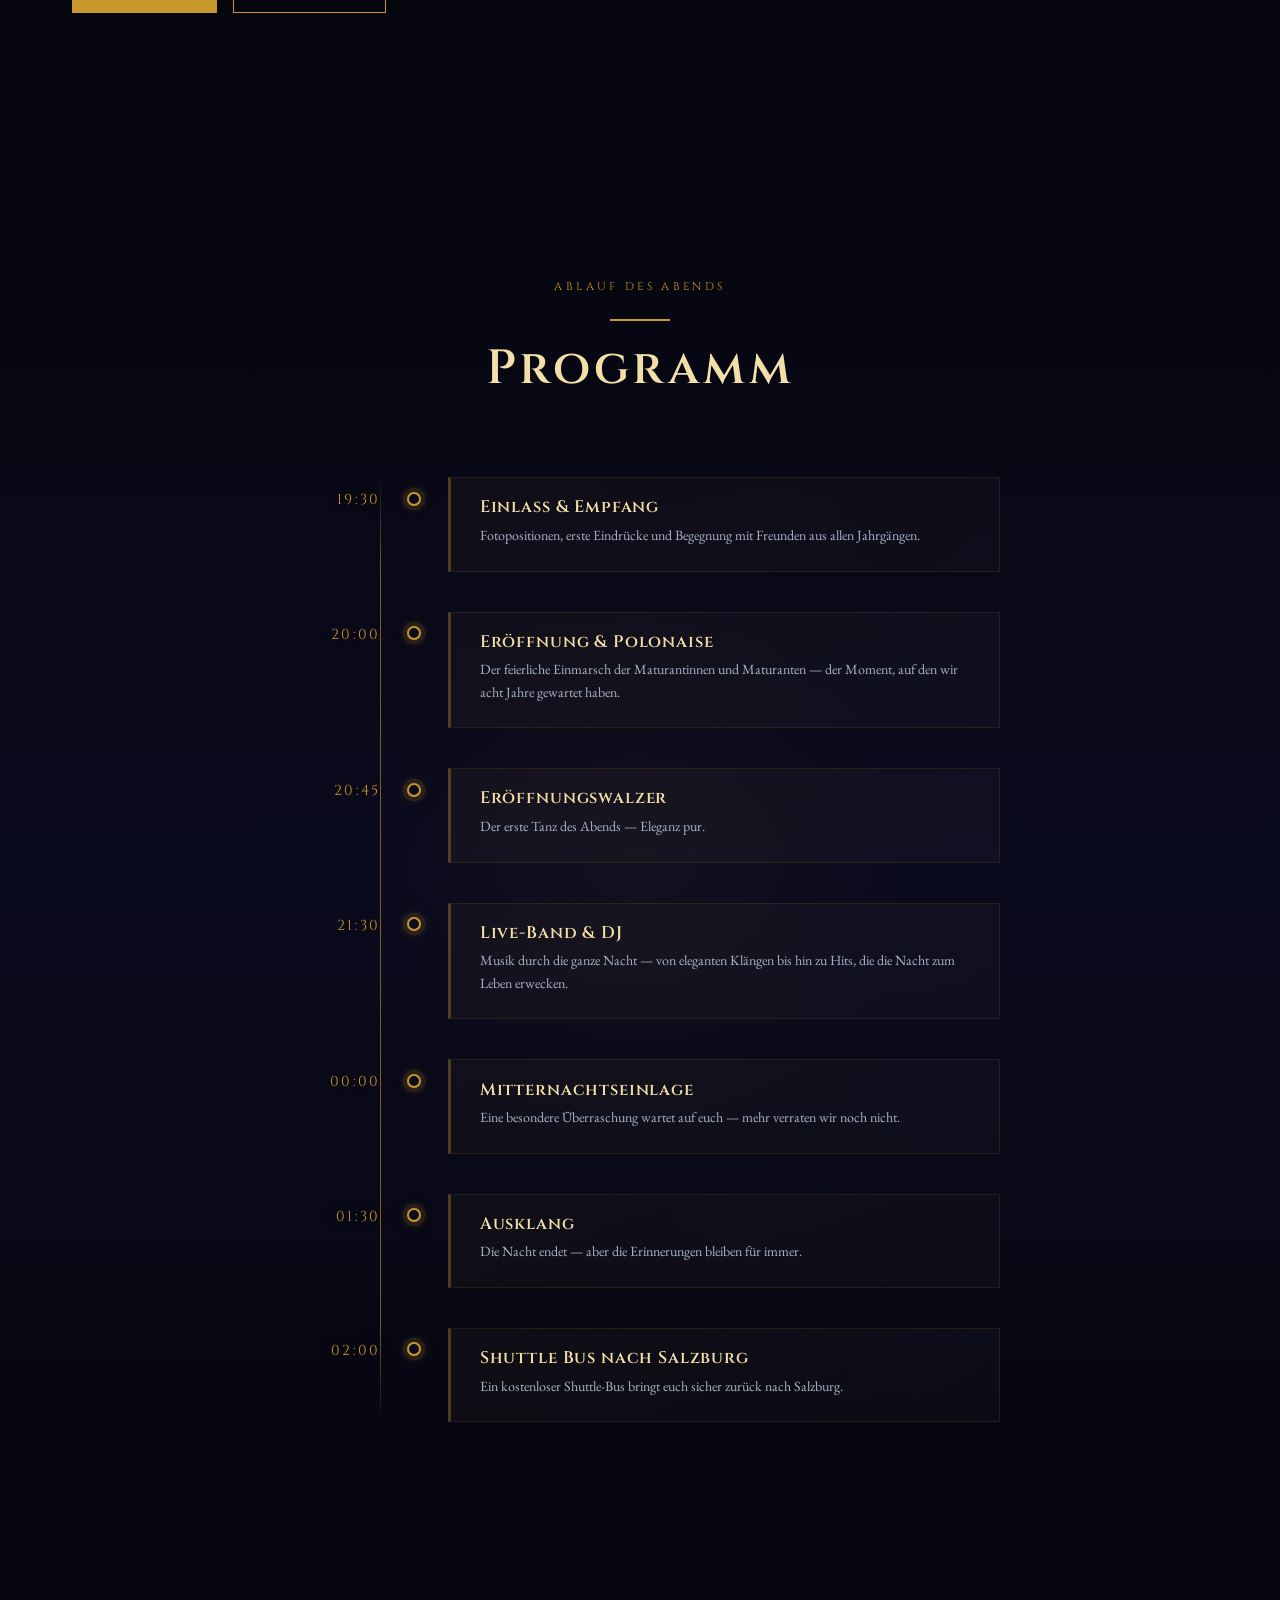
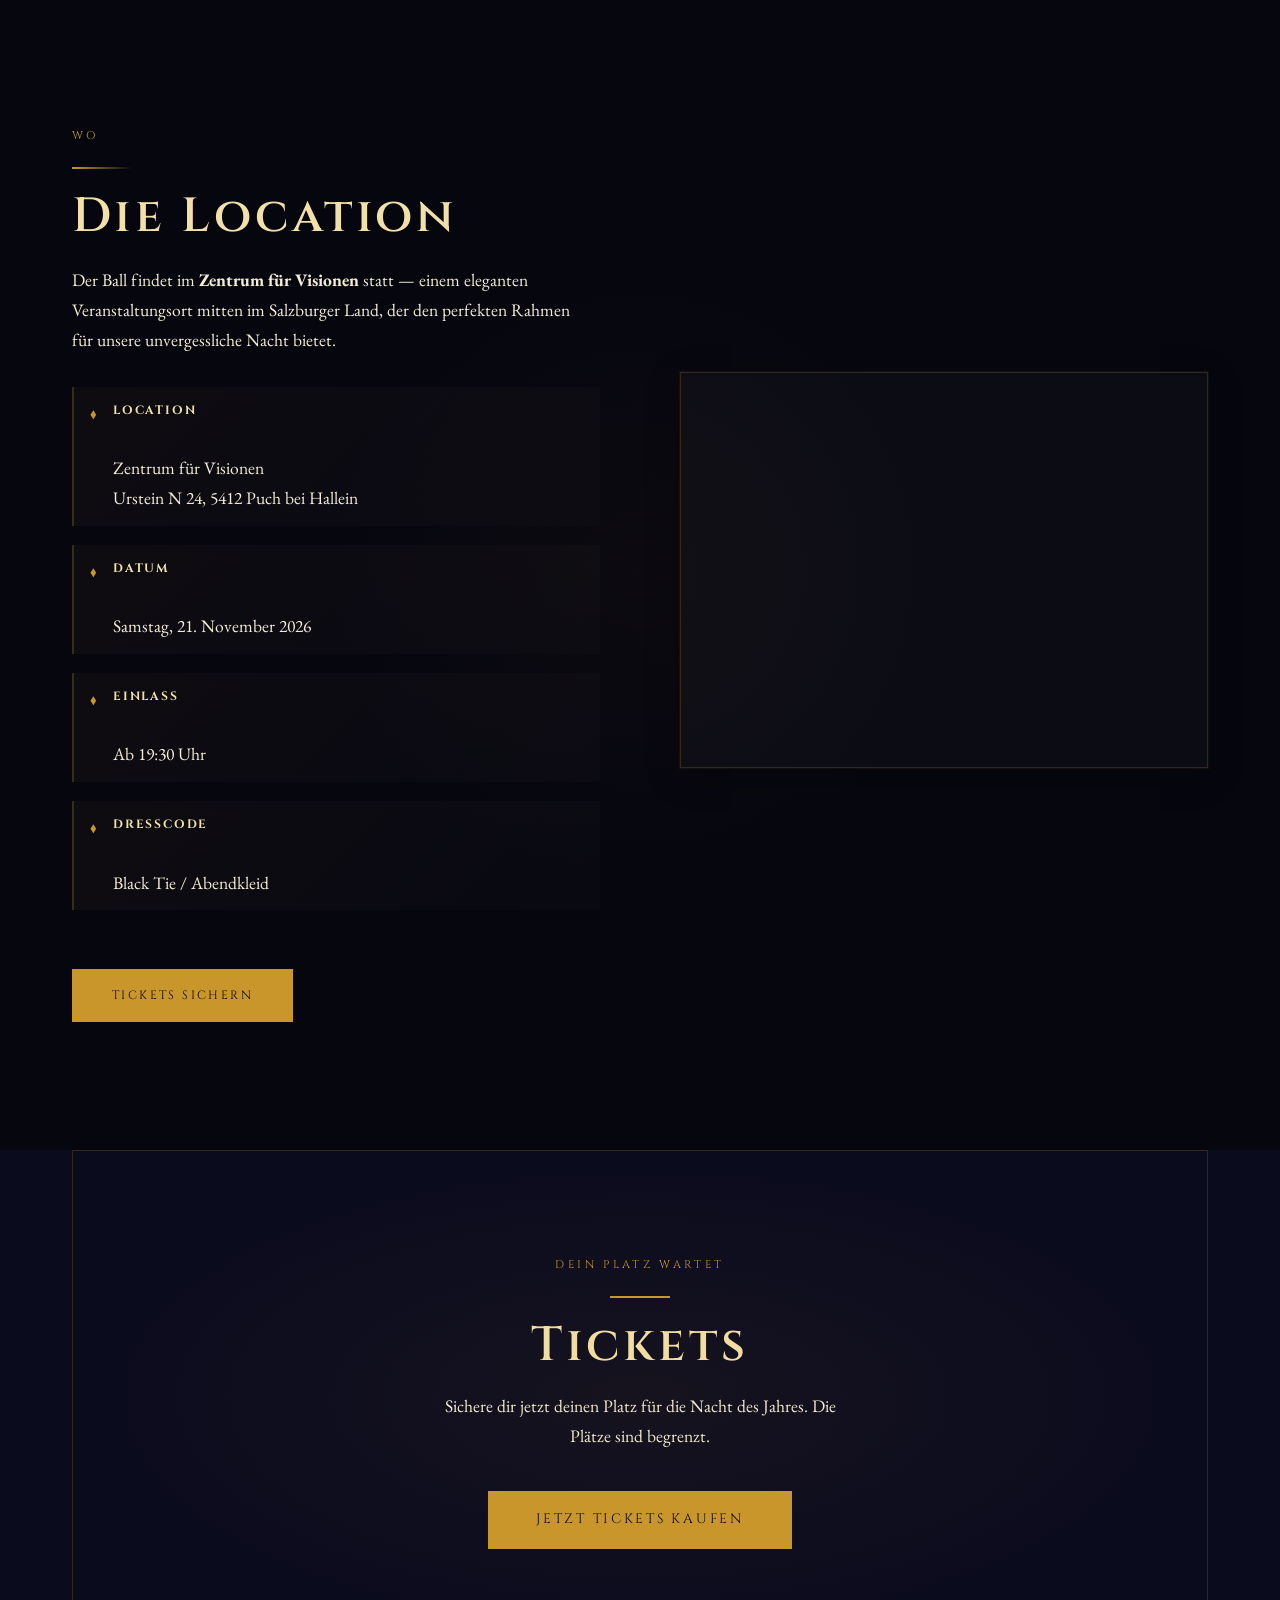
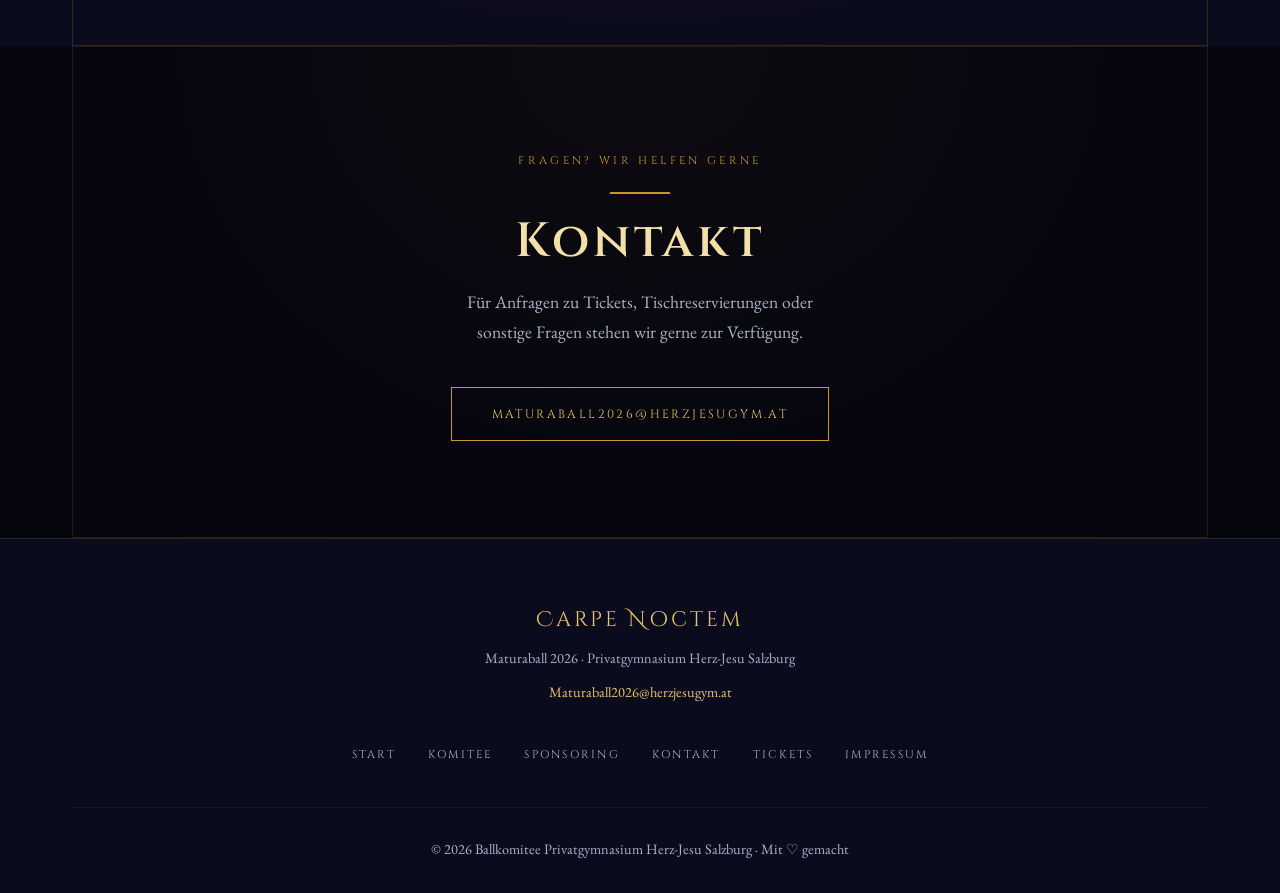
==== commit 8195c58d: "Accessibility, SEO und UX improvements - Fixes 1-4: reveal fallback ohne JS, aktiver Nav-Link Stylin" ====
--- a/index.html
+++ b/index.html
@@ -8,6 +8,9 @@
   <meta property="og:title" content="Carpe Noctem · Maturaball 2026" />
   <meta property="og:description" content="8 Jahre, eine Nacht. Der Maturaball des Privatgymnasiums Herz-Jesu Salzburg am 21. November 2026." />
   <meta property="og:type" content="website" />
+  <!-- TODO: og:image ersetzen sobald ein offizielles Bild vorhanden ist -->
+  <meta property="og:image" content="/og-image.png" />
+  <link rel="icon" href="/favicon.svg" type="image/svg+xml" />
   <link rel="stylesheet" href="css/style.css" />
   <link rel="stylesheet" href="css/index.css" />
 </head>
@@ -101,22 +104,22 @@
     <!-- Countdown -->
     <div class="hero-countdown">
       <div class="countdown-item">
-        <span class="countdown-num" id="cd-days">—</span>
+        <span class="countdown-num" id="cd-days">00</span>
         <span class="countdown-label">Tage</span>
       </div>
       <div class="countdown-sep">·</div>
       <div class="countdown-item">
-        <span class="countdown-num" id="cd-hours">—</span>
+        <span class="countdown-num" id="cd-hours">00</span>
         <span class="countdown-label">Stunden</span>
       </div>
       <div class="countdown-sep">·</div>
       <div class="countdown-item">
-        <span class="countdown-num" id="cd-minutes">—</span>
+        <span class="countdown-num" id="cd-minutes">00</span>
         <span class="countdown-label">Minuten</span>
       </div>
       <div class="countdown-sep">·</div>
       <div class="countdown-item">
-        <span class="countdown-num" id="cd-seconds">—</span>
+        <span class="countdown-num" id="cd-seconds">00</span>
         <span class="countdown-label">Sekunden</span>
       </div>
     </div>
@@ -144,7 +147,7 @@
         <p style="margin-top:1rem;">
           <em>Carpe Noctem</em> — ergreife die Nacht. Der Maturaball 2026 des Privatgymnasiums Herz-Jesu Salzburg wird eine Nacht sein, die wir nie vergessen werden: eleganter Ball­saal, glamouröse Atmosphäre, und die besten Jahre unseres Lebens gefeiert mit allen, die diesen Weg mit uns gegangen sind.
         </p>
-        <div style="margin-top:2rem;display:flex;gap:1rem;flex-wrap:wrap;">
+        <div class="btn-row" style="margin-top:2rem;">
           <a href="pages/tickets.html" class="btn btn-primary">Tickets</a>
           <a href="pages/komitee.html" class="btn btn-outline">Komitee</a>
         </div>
@@ -317,7 +320,7 @@
       <p style="text-align:center;max-width:50ch;margin:0 auto 2.5rem;">
         Sichere dir jetzt deinen Platz für die Nacht des Jahres. Die Plätze sind begrenzt.
       </p>
-      <div style="text-align:center;">
+      <div class="btn-row--center btn-row">
         <a href="pages/tickets.html" class="btn btn-primary" style="font-size:0.85rem;padding:1.1rem 3rem;">
           Jetzt Tickets kaufen
         </a>
--- a/css/style.css
+++ b/css/style.css
@@ -127,7 +127,7 @@
   position: relative;
 }
 
-.nav-links a::after {
+.nav-links a:not(.nav-cta)::after {
   content: '';
   position: absolute;
   bottom: -4px; left: 0; right: 100%;
@@ -136,10 +136,12 @@
   transition: right 0.4s var(--ease-silk);
 }
 
-.nav-links a:hover {
+.nav-links a:hover,
+.nav-links a.active {
   color: var(--gold-pale);
 }
-.nav-links a:hover::after { right: 0; }
+.nav-links a:hover:not(.nav-cta)::after,
+.nav-links a.active:not(.nav-cta)::after { right: 0; }
 
 .nav-cta {
   font-family: var(--font-heading);
@@ -165,6 +167,8 @@
   gap: 5px;
   cursor: pointer;
   padding: 4px;
+  position: relative;
+  z-index: 100;
 }
 
 .nav-toggle span {
@@ -234,6 +238,15 @@
 }
 
 .deco-line.center { margin: 1.2rem auto; background: var(--gold); }
+
+/* ── Button group ──────────────────────────── */
+.btn-row {
+  display: flex;
+  gap: 1rem;
+  flex-wrap: wrap;
+}
+
+.btn-row--center { justify-content: center; }
 
 /* ── Buttons ───────────────────────────────── */
 .btn {
@@ -311,6 +324,14 @@
   transform: translateY(0);
 }
 
+/* Fallback: kein JS → alles sichtbar */
+@media (scripting: none) {
+  .reveal {
+    opacity: 1;
+    transform: none;
+  }
+}
+
 .reveal-delay-1 { transition-delay: 0.1s; }
 .reveal-delay-2 { transition-delay: 0.2s; }
 .reveal-delay-3 { transition-delay: 0.35s; }
@@ -366,7 +387,7 @@
 
 /* ── Responsive ────────────────────────────── */
 @media (max-width: 900px) {
-  .nav-links, .nav-cta { display: none; }
+  .nav-links { display: none; }
   .nav-toggle { display: flex; }
 
   .nav-links.open {
@@ -392,3 +413,21 @@
   .section-inner { padding: 5rem 0; }
   h1 { font-size: 2.2rem; }
 }
+
+/* ── Reduced motion ────────────────────────── */
+@media (prefers-reduced-motion: reduce) {
+  *, *::before, *::after {
+    animation-duration: 0.01ms !important;
+    animation-iteration-count: 1 !important;
+    transition-duration: 0.01ms !important;
+  }
+  .reveal {
+    opacity: 1;
+    transform: none;
+    transition: none;
+  }
+  .gold-text {
+    animation: none;
+    background-position: 0 0;
+  }
+}
--- a/css/index.css
+++ b/css/index.css
@@ -137,6 +137,7 @@
   line-height: 1;
   min-width: 2.5ch;
   text-align: center;
+  font-variant-numeric: tabular-nums;
 }
 
 .countdown-label {
@@ -448,6 +449,24 @@
 }
 
 /* ── Location ──────────────────────────────── */
+.location-section {
+  position: relative;
+}
+
+.location-section::before {
+  content: '';
+  position: absolute;
+  top: 50%;
+  left: 50%;
+  transform: translate(-50%, -50%);
+  width: 70vw;
+  height: 70vw;
+  max-width: 700px;
+  max-height: 700px;
+  background: radial-gradient(circle, rgba(201,150,44,0.03) 0%, transparent 65%);
+  pointer-events: none;
+}
+
 .location-grid {
   display: grid;
   grid-template-columns: 1fr 1fr;
@@ -461,6 +480,15 @@
   align-items: flex-start;
   margin-bottom: 1.2rem;
   color: var(--champagne);
+  padding: 0.8rem 1rem;
+  background: linear-gradient(135deg, rgba(201,150,44,0.04) 0%, rgba(255,255,255,0.01) 100%);
+  border-left: 2px solid rgba(201,150,44,0.25);
+  transition: border-color 0.3s ease, background 0.3s ease;
+}
+
+.location-detail-item:hover {
+  border-left-color: var(--gold);
+  background: linear-gradient(135deg, rgba(201,150,44,0.07) 0%, rgba(255,255,255,0.02) 100%);
 }
 
 .detail-icon {
@@ -487,19 +515,14 @@
   display: flex;
   align-items: center;
   justify-content: center;
-}
-
-.map-coming-soon {
-  text-align: center;
-  color: var(--silver);
-  padding: 2rem;
-}
-
-.map-coming-soon p {
-  font-style: italic;
-  margin-top: 1rem;
-  font-size: 0.95rem;
-  max-width: none;
+  overflow: hidden;
+  box-shadow: 0 8px 32px rgba(0,0,0,0.3), 0 0 0 1px rgba(201,150,44,0.08);
+  transition: border-color 0.4s ease, box-shadow 0.4s ease;
+}
+
+.location-map-placeholder:hover {
+  border-color: rgba(201,150,44,0.4);
+  box-shadow: 0 12px 40px rgba(0,0,0,0.4), 0 0 20px rgba(201,150,44,0.08);
 }
 
 /* ── Kontakt ───────────────────────────────── */
@@ -560,6 +583,22 @@
   .countdown-sep { display: none; }
   .tickets-cta-inner { padding: 4rem 1.5rem; }
   .kontakt-inner { padding: 4rem 1.5rem; }
-  .about-stats { grid-template-columns: 1fr 1fr 1fr; }
-  .stat-card--wide { flex-direction: column; gap: 0.5rem; }
-}
+
+  /* Stat cards: stack on very small screens */
+  .about-stats { grid-template-columns: 1fr; gap: 1rem; }
+  .stat-card--wide { flex-direction: row; gap: 1rem; }
+
+  /* Timeline: prevent overflow */
+  .timeline { overflow: hidden; }
+  .timeline::before { left: 50px; }
+  .timeline-item {
+    grid-template-columns: 50px 12px 1fr;
+    gap: 0 0.4rem;
+  }
+  .timeline-time { font-size: 0.7rem; padding-top: 0.85rem; letter-spacing: 0.05em; }
+  .timeline-dot { width: 10px; height: 10px; margin: 0.75rem auto 0; }
+  .timeline-dot::after { inset: -4px; }
+  .timeline-content { padding: 1rem 1.2rem; min-width: 0; }
+  .timeline-content h3 { font-size: 0.9rem; }
+  .timeline-content p { font-size: 0.8rem; }
+}
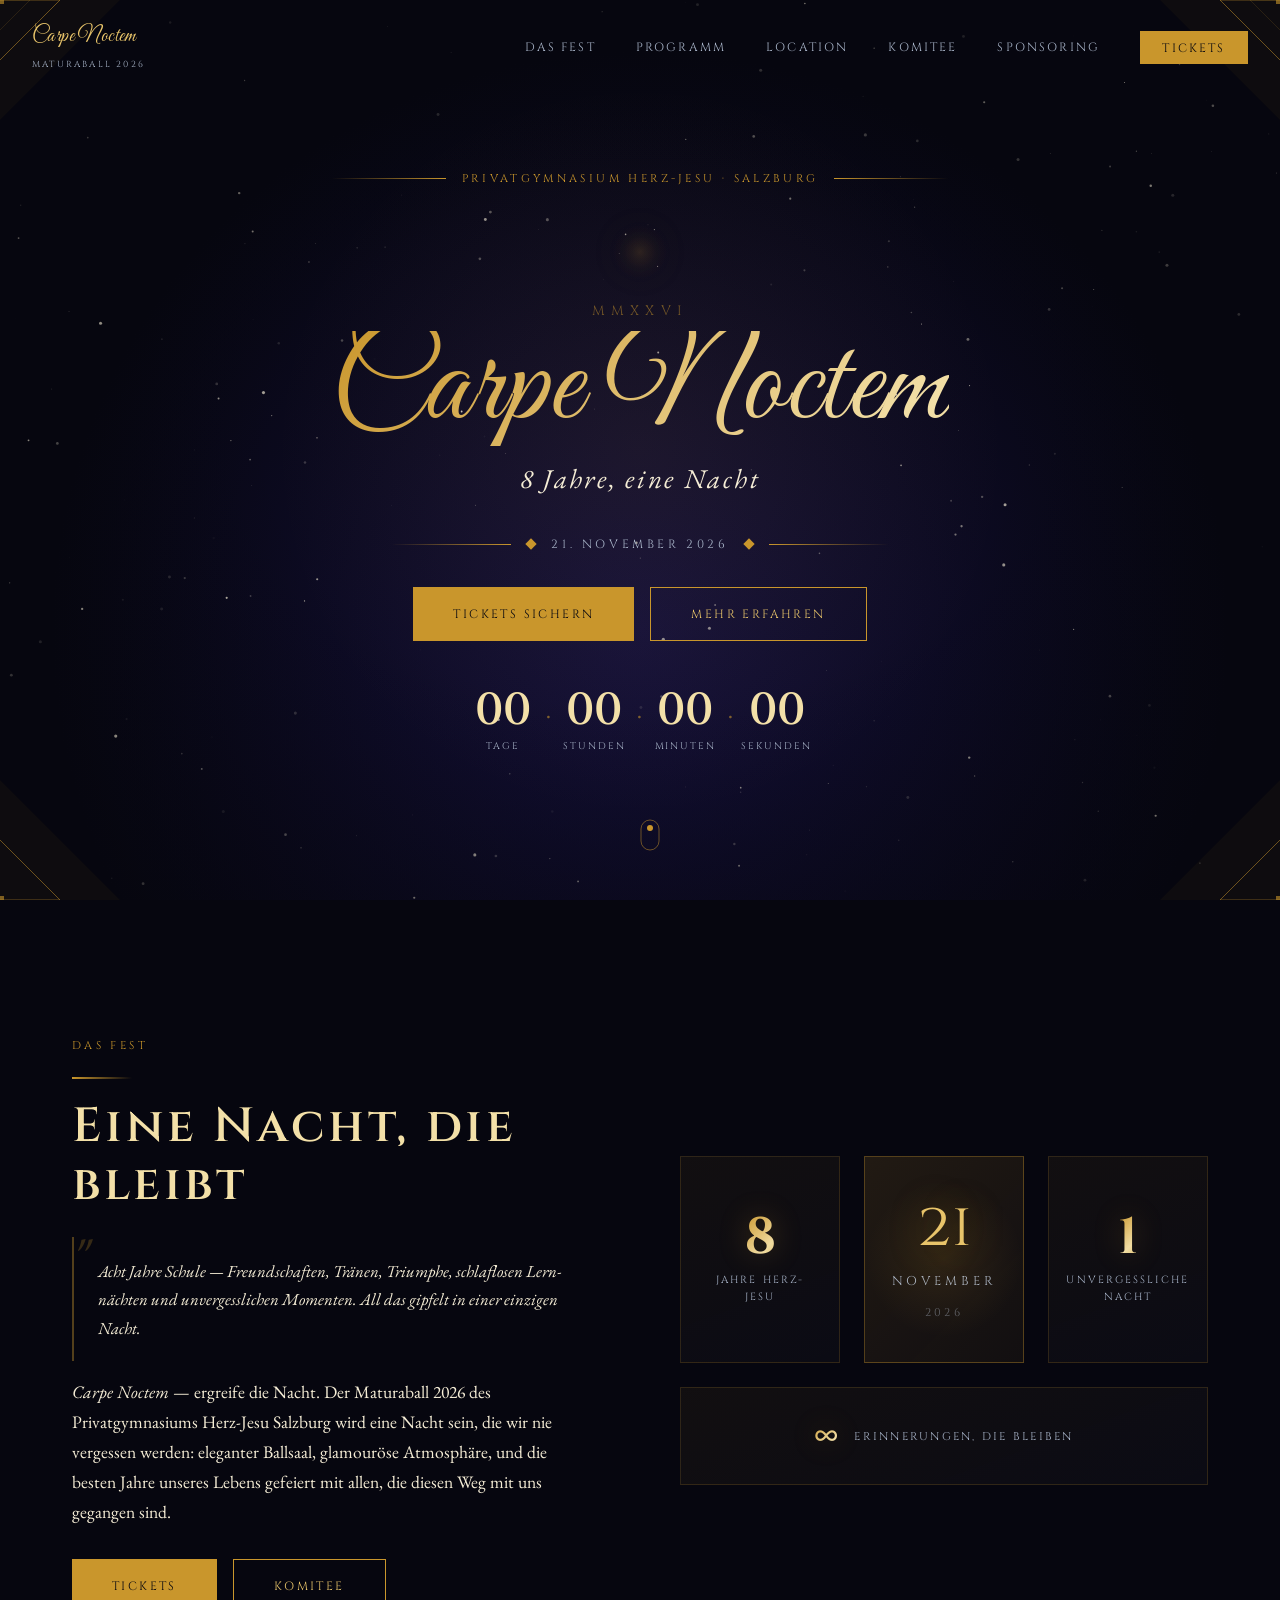
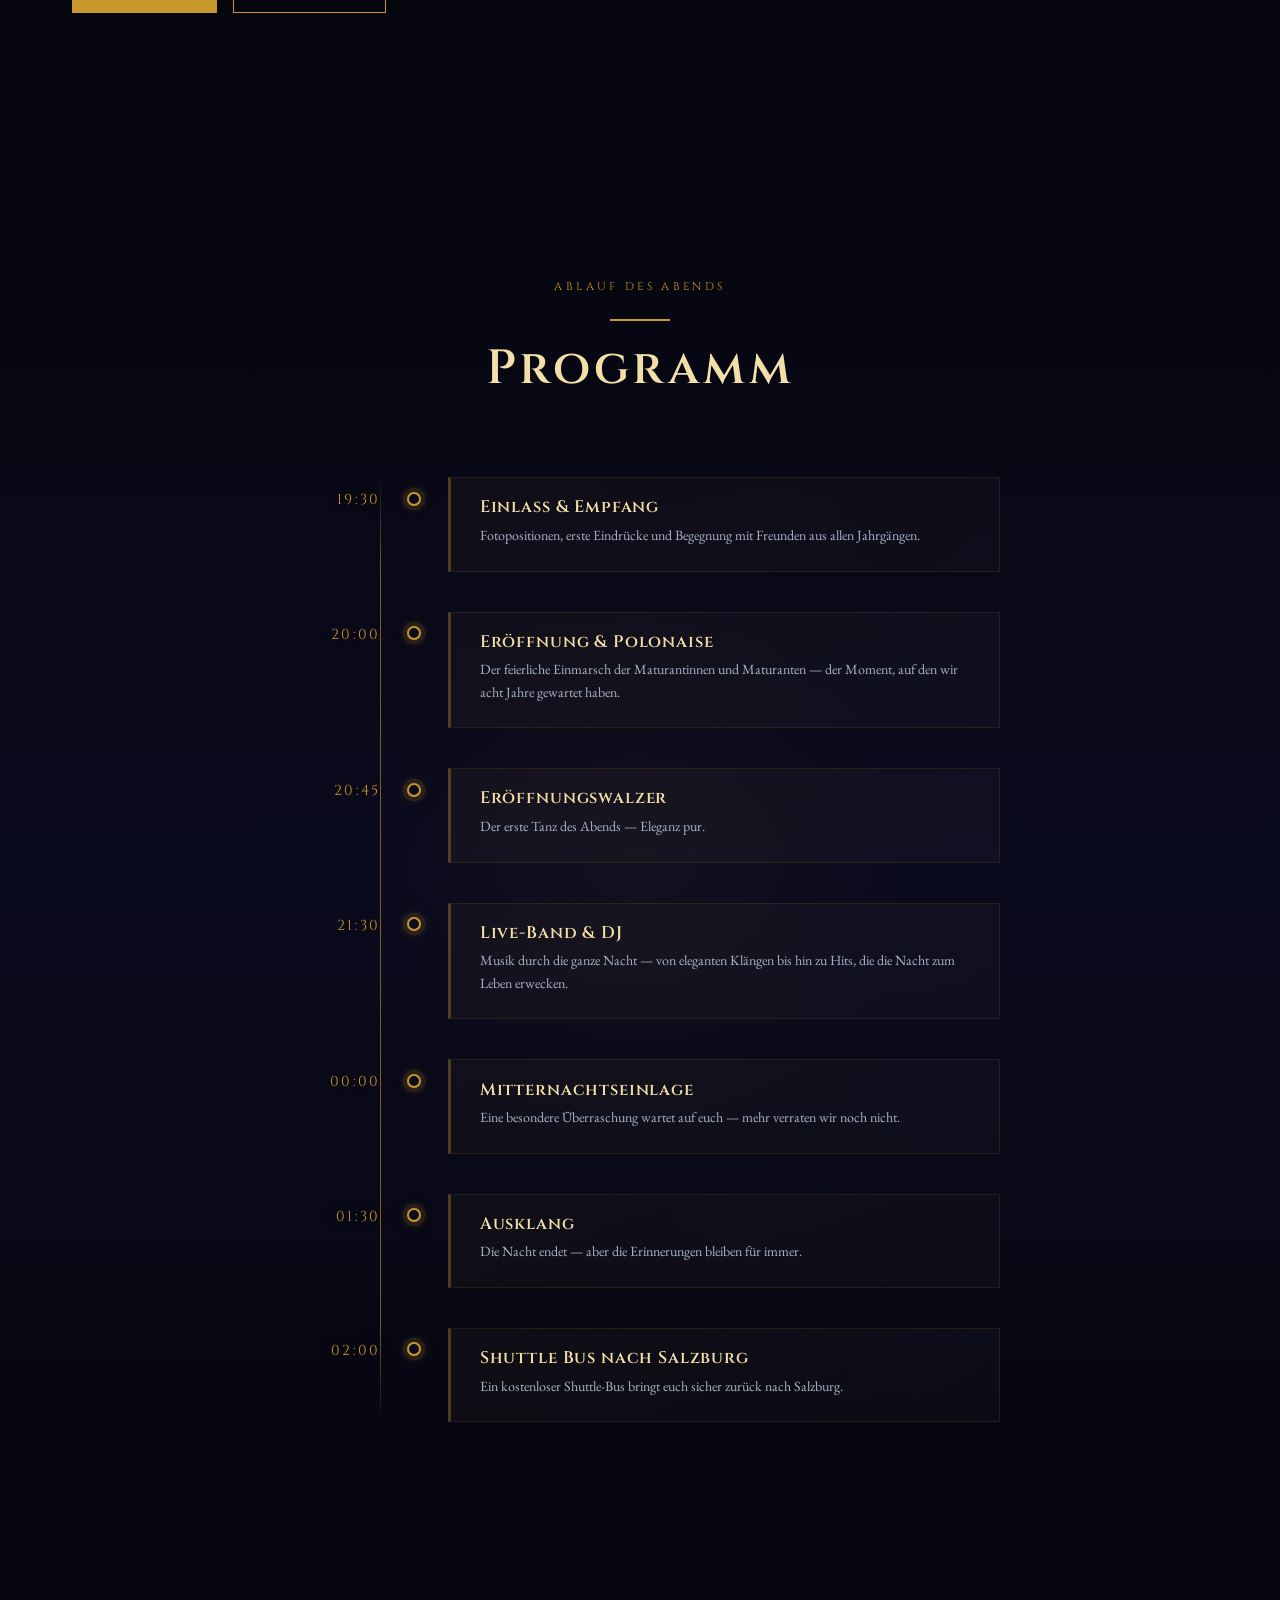
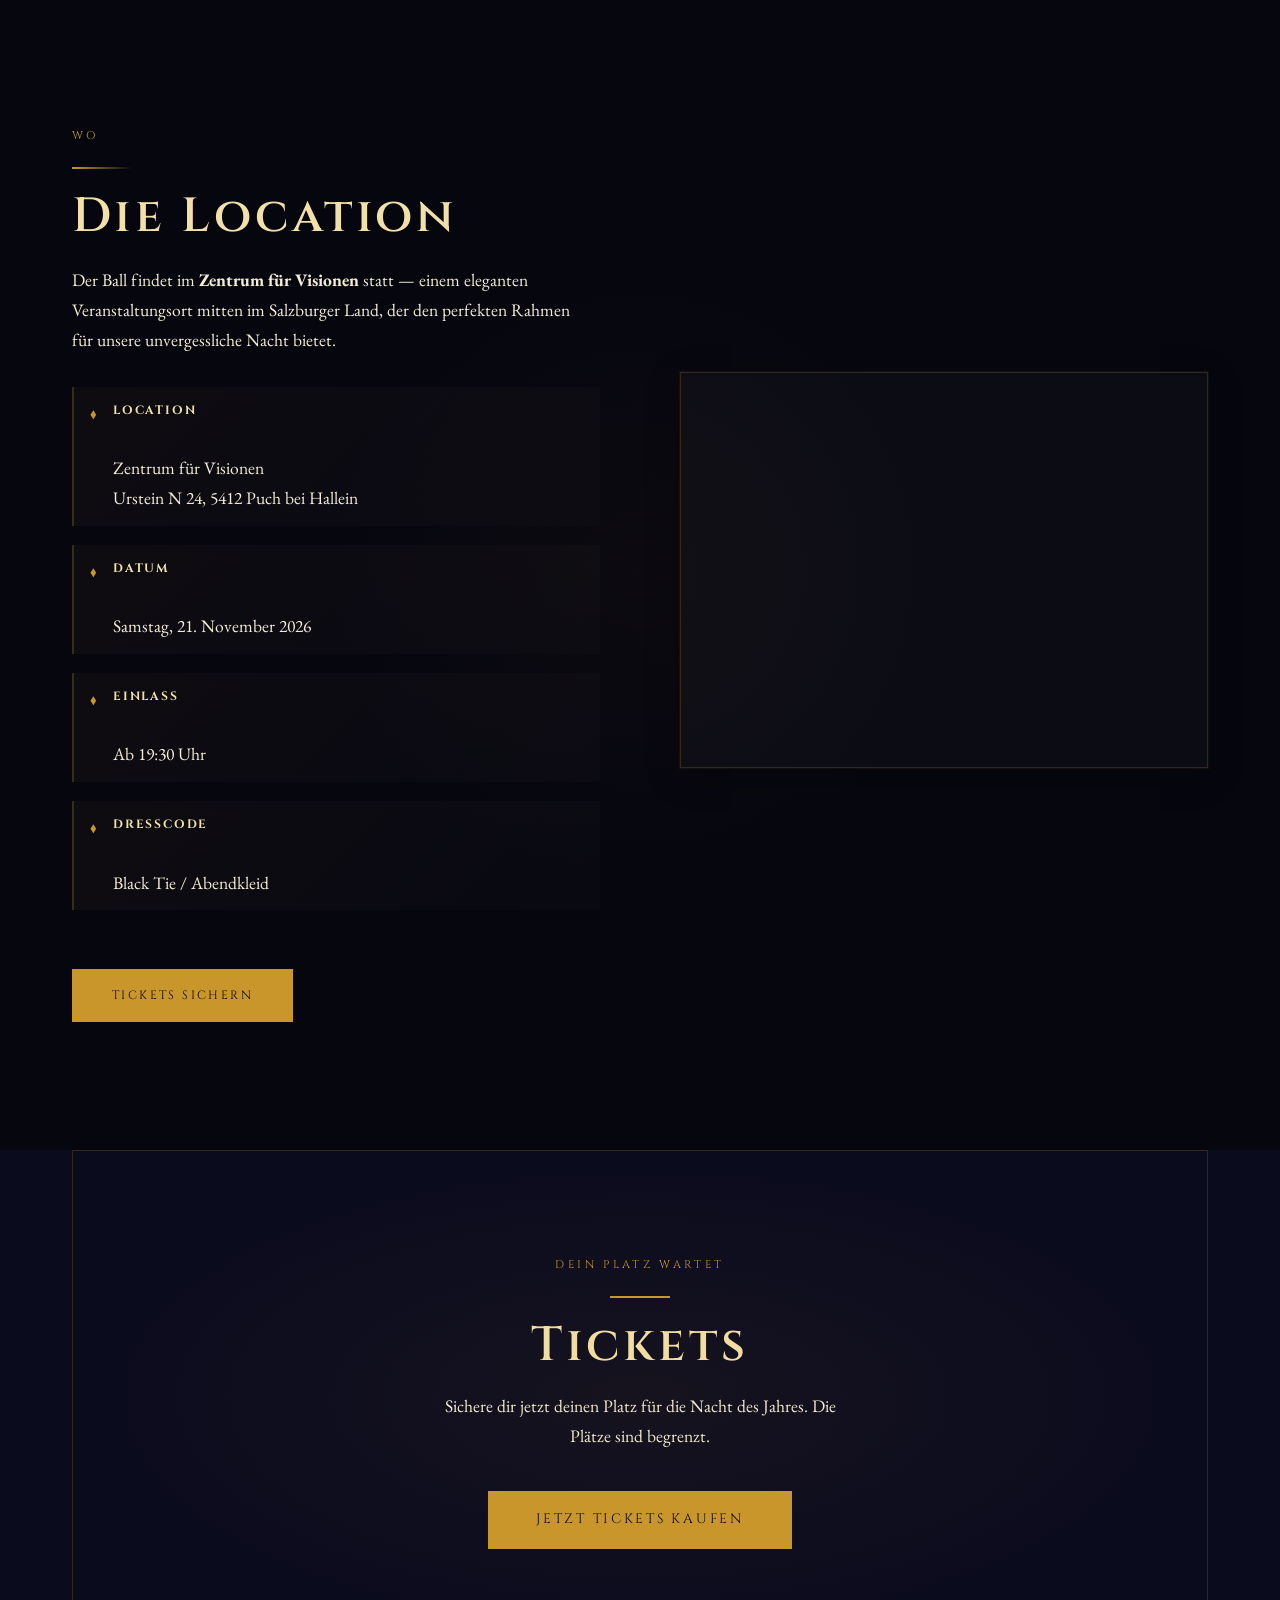
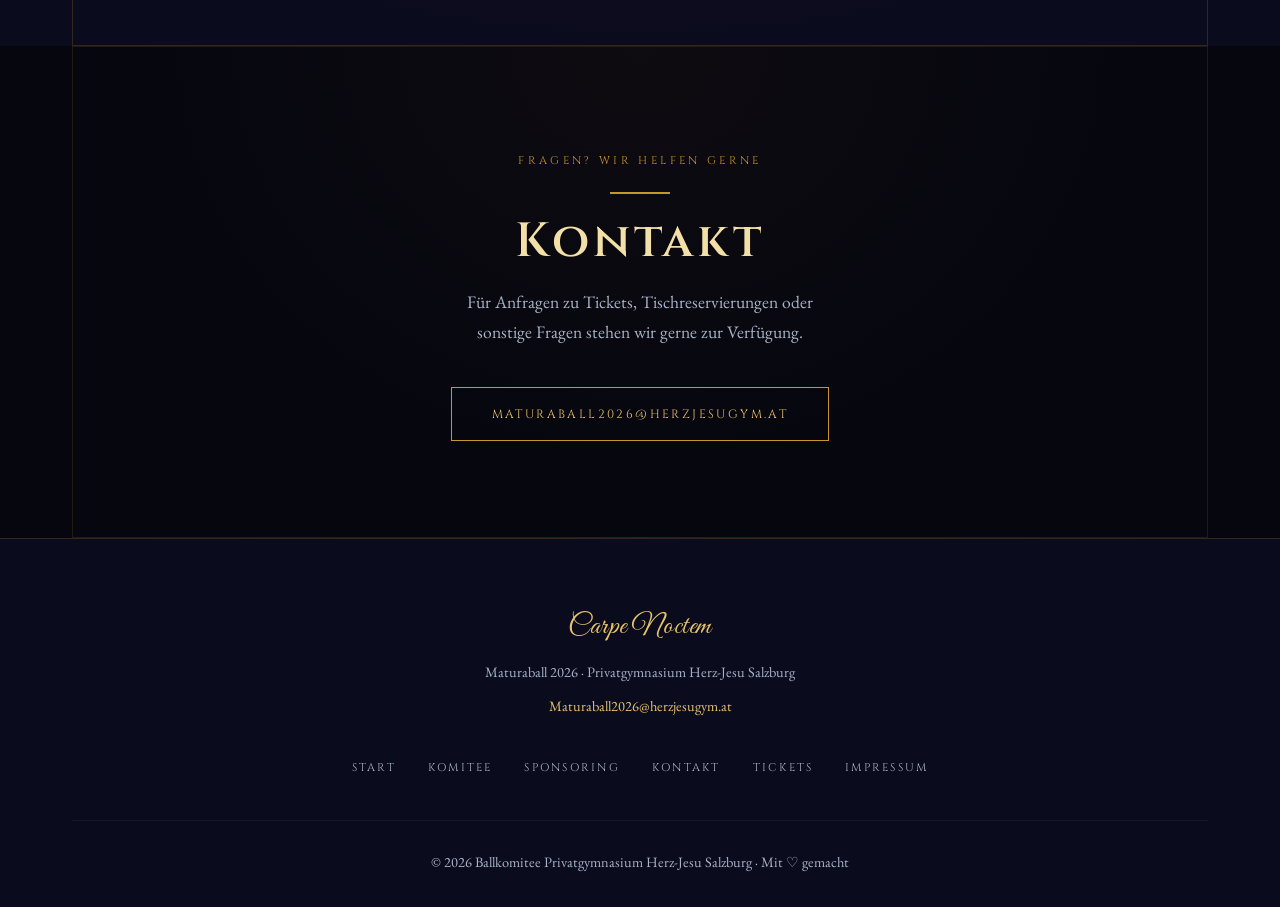
==== commit 33ca26ea: "Add Great Vibes script font and crescent moon to hero - Replace Cinzel Decorative with Great Vibes f" ====
--- a/index.html
+++ b/index.html
@@ -81,6 +81,23 @@
     </div>
 
     <div class="hero-title-wrap">
+      <div class="hero-moon" aria-hidden="true">
+        <svg viewBox="0 0 80 80" fill="none" xmlns="http://www.w3.org/2000/svg">
+          <defs>
+            <radialGradient id="moonGlow" cx="50%" cy="50%" r="50%">
+              <stop offset="0%" stop-color="rgba(201,150,44,0.15)"/>
+              <stop offset="100%" stop-color="transparent"/>
+            </radialGradient>
+          </defs>
+          <circle cx="40" cy="40" r="38" fill="url(#moonGlow)"/>
+          <path d="M40 4 A36 36 0 1 0 40 76 A28 28 0 1 1 40 4Z" fill="var(--gold)" opacity="0.85"/>
+          <circle cx="22" cy="18" r="1" fill="var(--champagne)" opacity="0.6"/>
+          <circle cx="58" cy="12" r="0.8" fill="var(--champagne)" opacity="0.5"/>
+          <circle cx="14" cy="42" r="0.6" fill="var(--champagne)" opacity="0.4"/>
+          <circle cx="62" cy="58" r="0.7" fill="var(--champagne)" opacity="0.5"/>
+          <circle cx="50" cy="6" r="0.5" fill="var(--champagne)" opacity="0.3"/>
+        </svg>
+      </div>
       <div class="hero-roman">MMXXVI</div>
       <h1 class="hero-title gold-text">Carpe Noctem</h1>
       <p class="hero-subtitle">8 Jahre, eine Nacht</p>
--- a/css/style.css
+++ b/css/style.css
@@ -3,7 +3,7 @@
    Herzjesu Gymnasium
    ═══════════════════════════════════════════════ */
 
-@import url('https://fonts.googleapis.com/css2?family=Cinzel:wght@400;600;700;900&family=Cinzel+Decorative:wght@400;700&family=EB+Garamond:ital,wght@0,400;0,500;1,400;1,500&display=swap');
+@import url('https://fonts.googleapis.com/css2?family=Cinzel:wght@400;600;700;900&family=Cinzel+Decorative:wght@400;700&family=EB+Garamond:ital,wght@0,400;0,500;1,400;1,500&family=Great+Vibes&display=swap');
 
 /* ── Variables ─────────────────────────────── */
 :root {
@@ -19,6 +19,7 @@
   --accent:      #7e4fa0;
 
   --font-display: 'Cinzel Decorative', serif;
+  --font-script:  'Great Vibes', cursive;
   --font-heading: 'Cinzel', serif;
   --font-body:    'EB Garamond', serif;
 
@@ -94,21 +95,21 @@
 }
 
 .nav-logo {
-  font-family: var(--font-display);
-  font-size: 1rem;
+  font-family: var(--font-script);
+  font-size: 1.3rem;
   color: var(--gold-light);
-  letter-spacing: 0.12em;
-  text-transform: uppercase;
+  letter-spacing: 0.02em;
+  text-transform: none;
 }
 
 .nav-logo span {
   display: block;
-  font-family: var(--font-body);
-  font-style: italic;
-  font-size: 0.7rem;
+  font-family: var(--font-heading);
+  font-size: 0.55rem;
   letter-spacing: 0.25em;
+  text-transform: uppercase;
   color: var(--silver);
-  margin-top: 1px;
+  margin-top: 2px;
 }
 
 .nav-links {
@@ -346,10 +347,10 @@
 }
 
 footer .footer-logo {
-  font-family: var(--font-display);
-  font-size: 1.3rem;
+  font-family: var(--font-script);
+  font-size: 1.8rem;
   color: var(--gold-light);
-  letter-spacing: 0.15em;
+  letter-spacing: 0.02em;
   margin-bottom: 0.5rem;
 }
 
--- a/css/index.css
+++ b/css/index.css
@@ -85,12 +85,32 @@
   animation: heroFadeIn 1.6s 0.3s var(--ease-dramatic) both;
 }
 
+/* Crescent moon */
+.hero-moon {
+  width: 64px;
+  height: 64px;
+  margin: 0 auto 1rem;
+  animation: heroFadeIn 1.6s 0.3s var(--ease-dramatic) both,
+             moonFloat 6s ease-in-out infinite;
+  filter: drop-shadow(0 0 18px rgba(201, 150, 44, 0.3));
+}
+.hero-moon svg {
+  width: 100%;
+  height: 100%;
+  display: block;
+}
+
+@keyframes moonFloat {
+  0%, 100% { transform: translateY(0); }
+  50%      { transform: translateY(-6px); }
+}
+
 .hero-title {
-  font-family: var(--font-display);
-  font-size: clamp(3rem, 9vw, 7rem);
-  font-weight: 700;
-  letter-spacing: 0.05em;
-  line-height: 1;
+  font-family: var(--font-script);
+  font-size: clamp(3.5rem, 11vw, 8rem);
+  font-weight: 400;
+  letter-spacing: 0.01em;
+  line-height: 0.9;
   animation: heroFadeIn 1.6s 0.4s var(--ease-dramatic) both;
 }
 
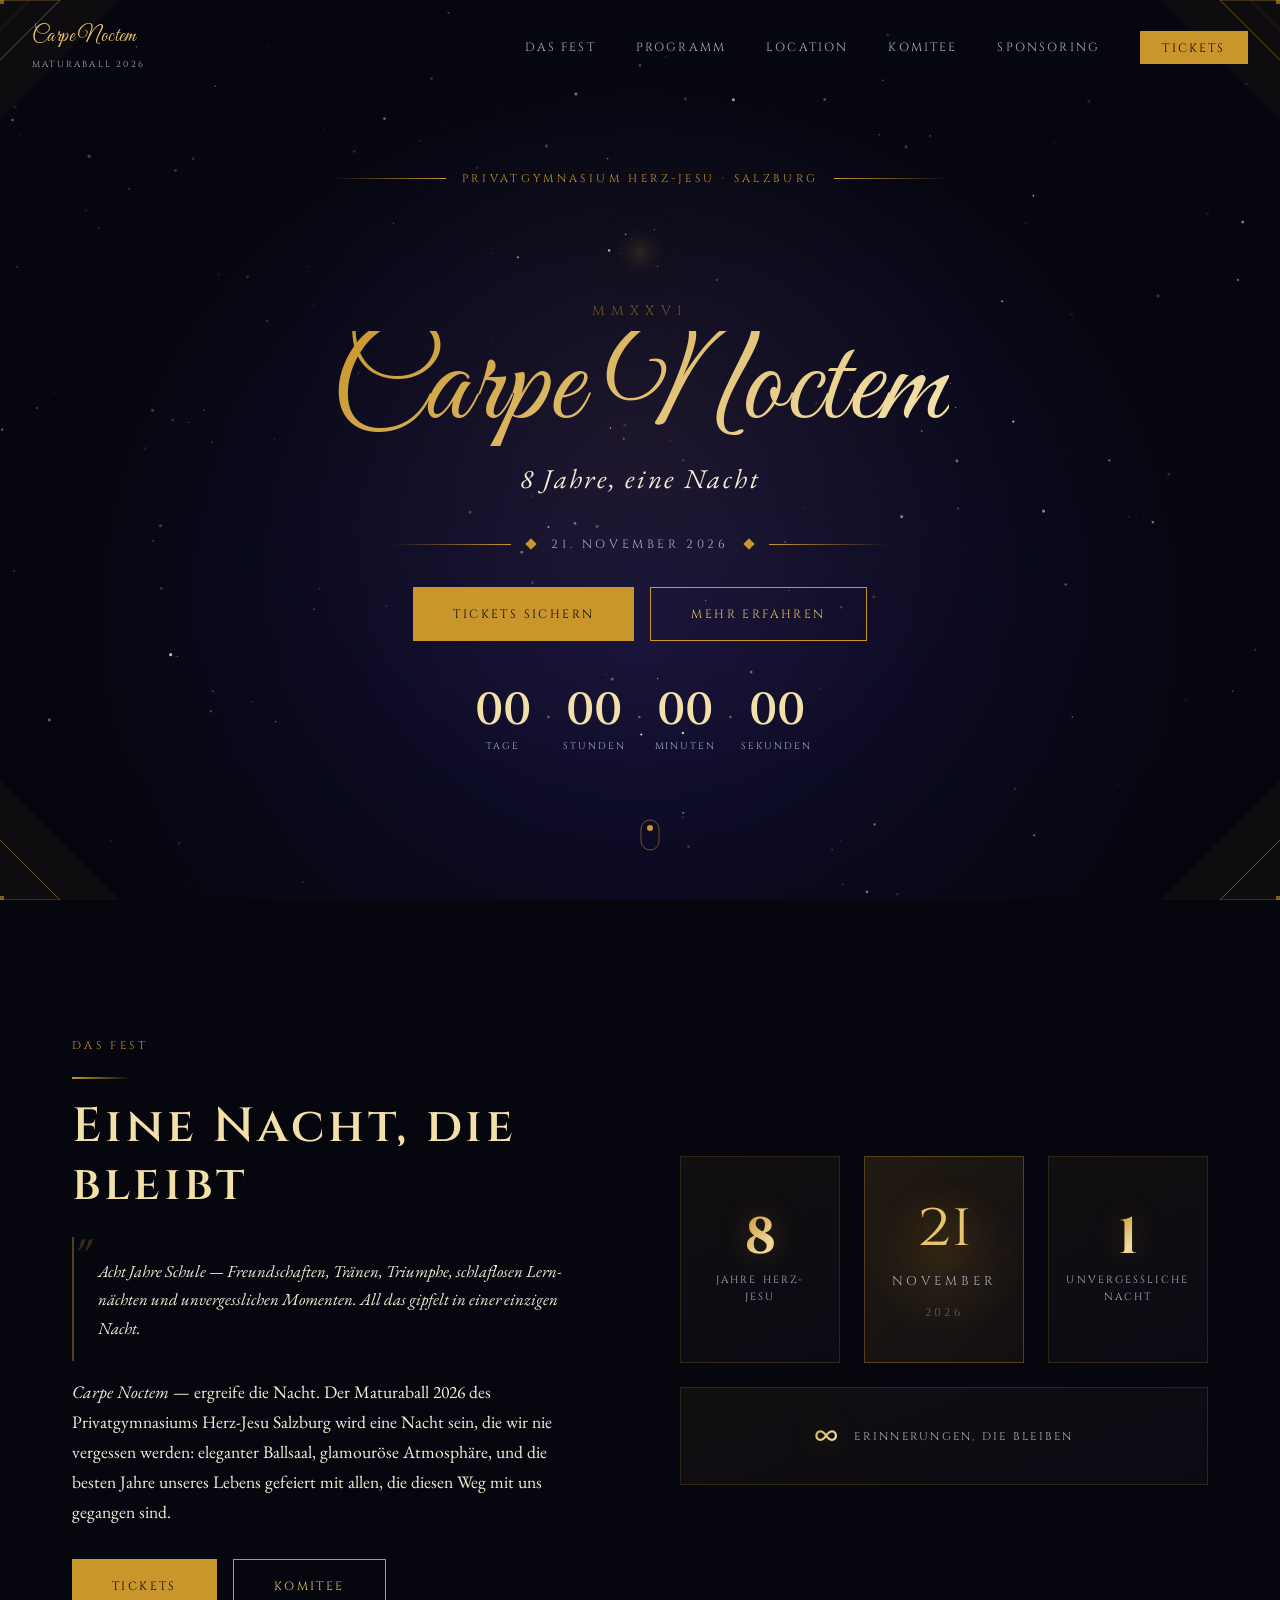
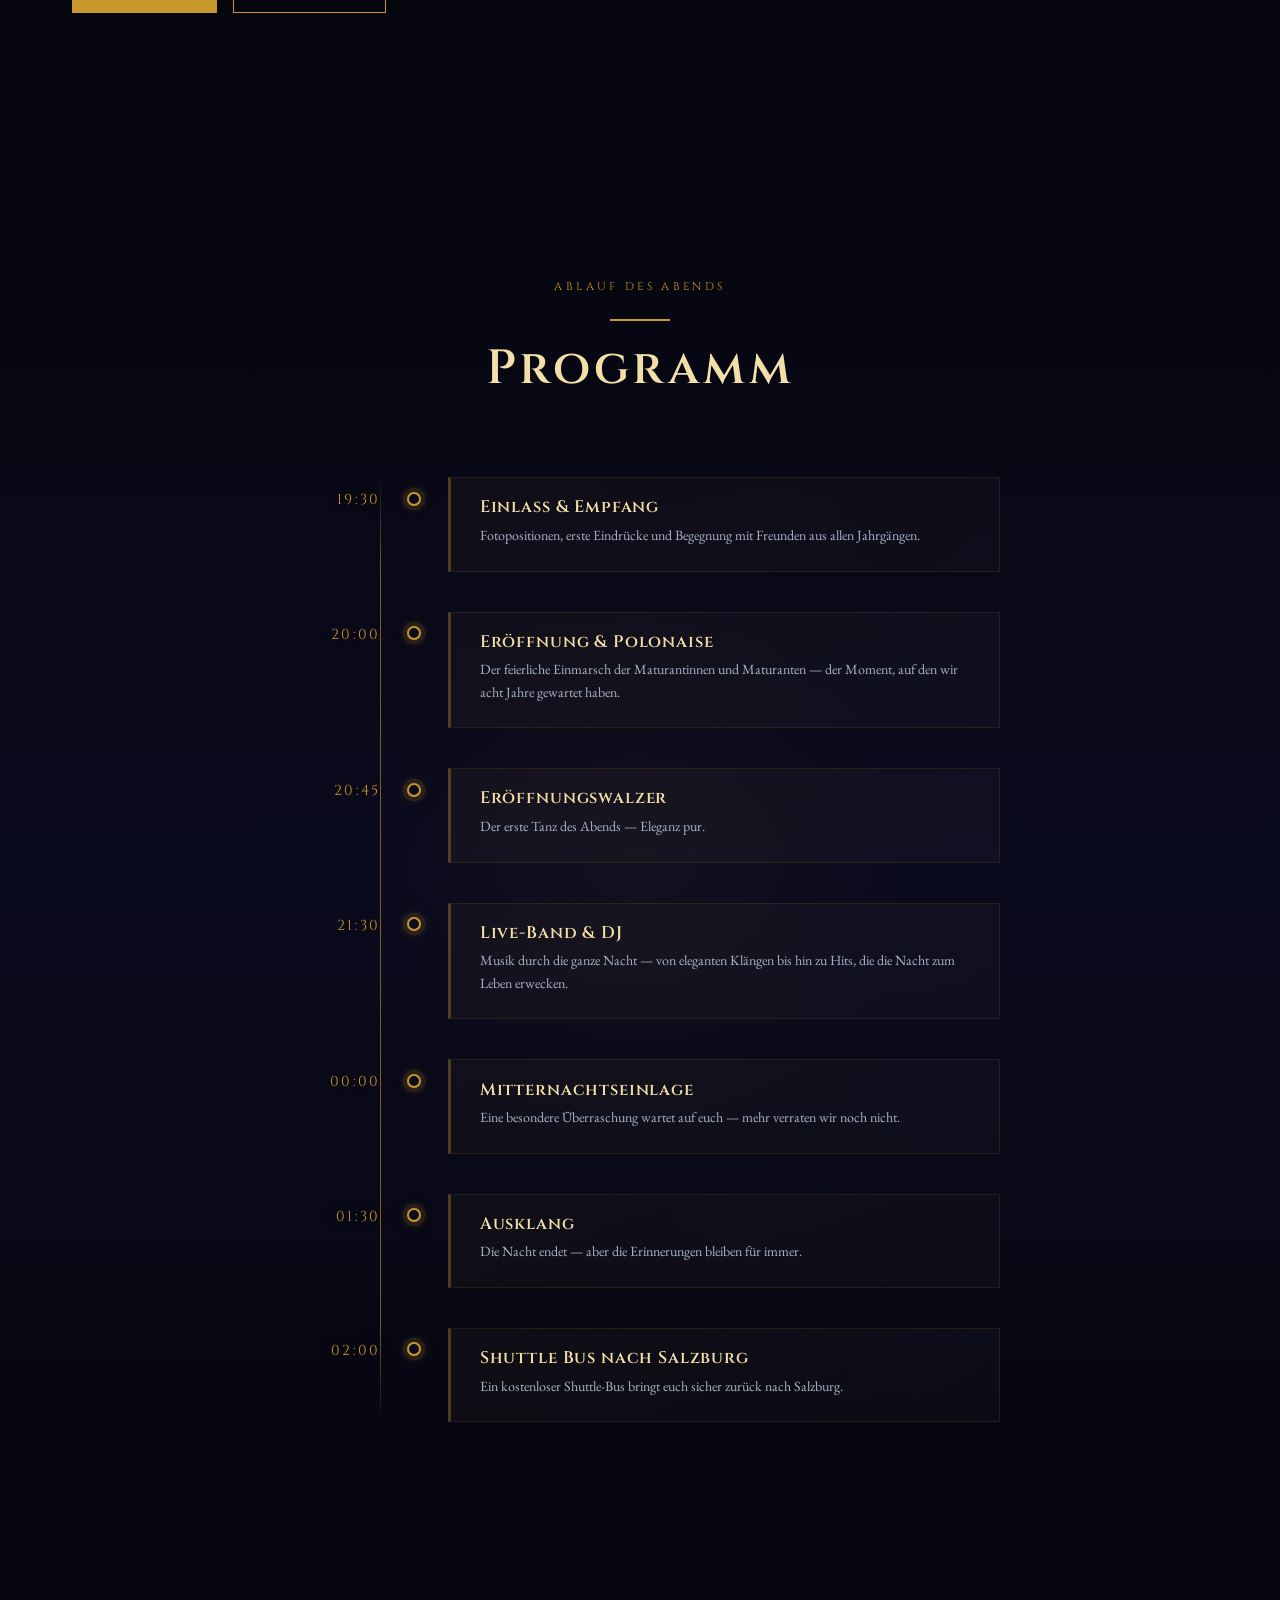
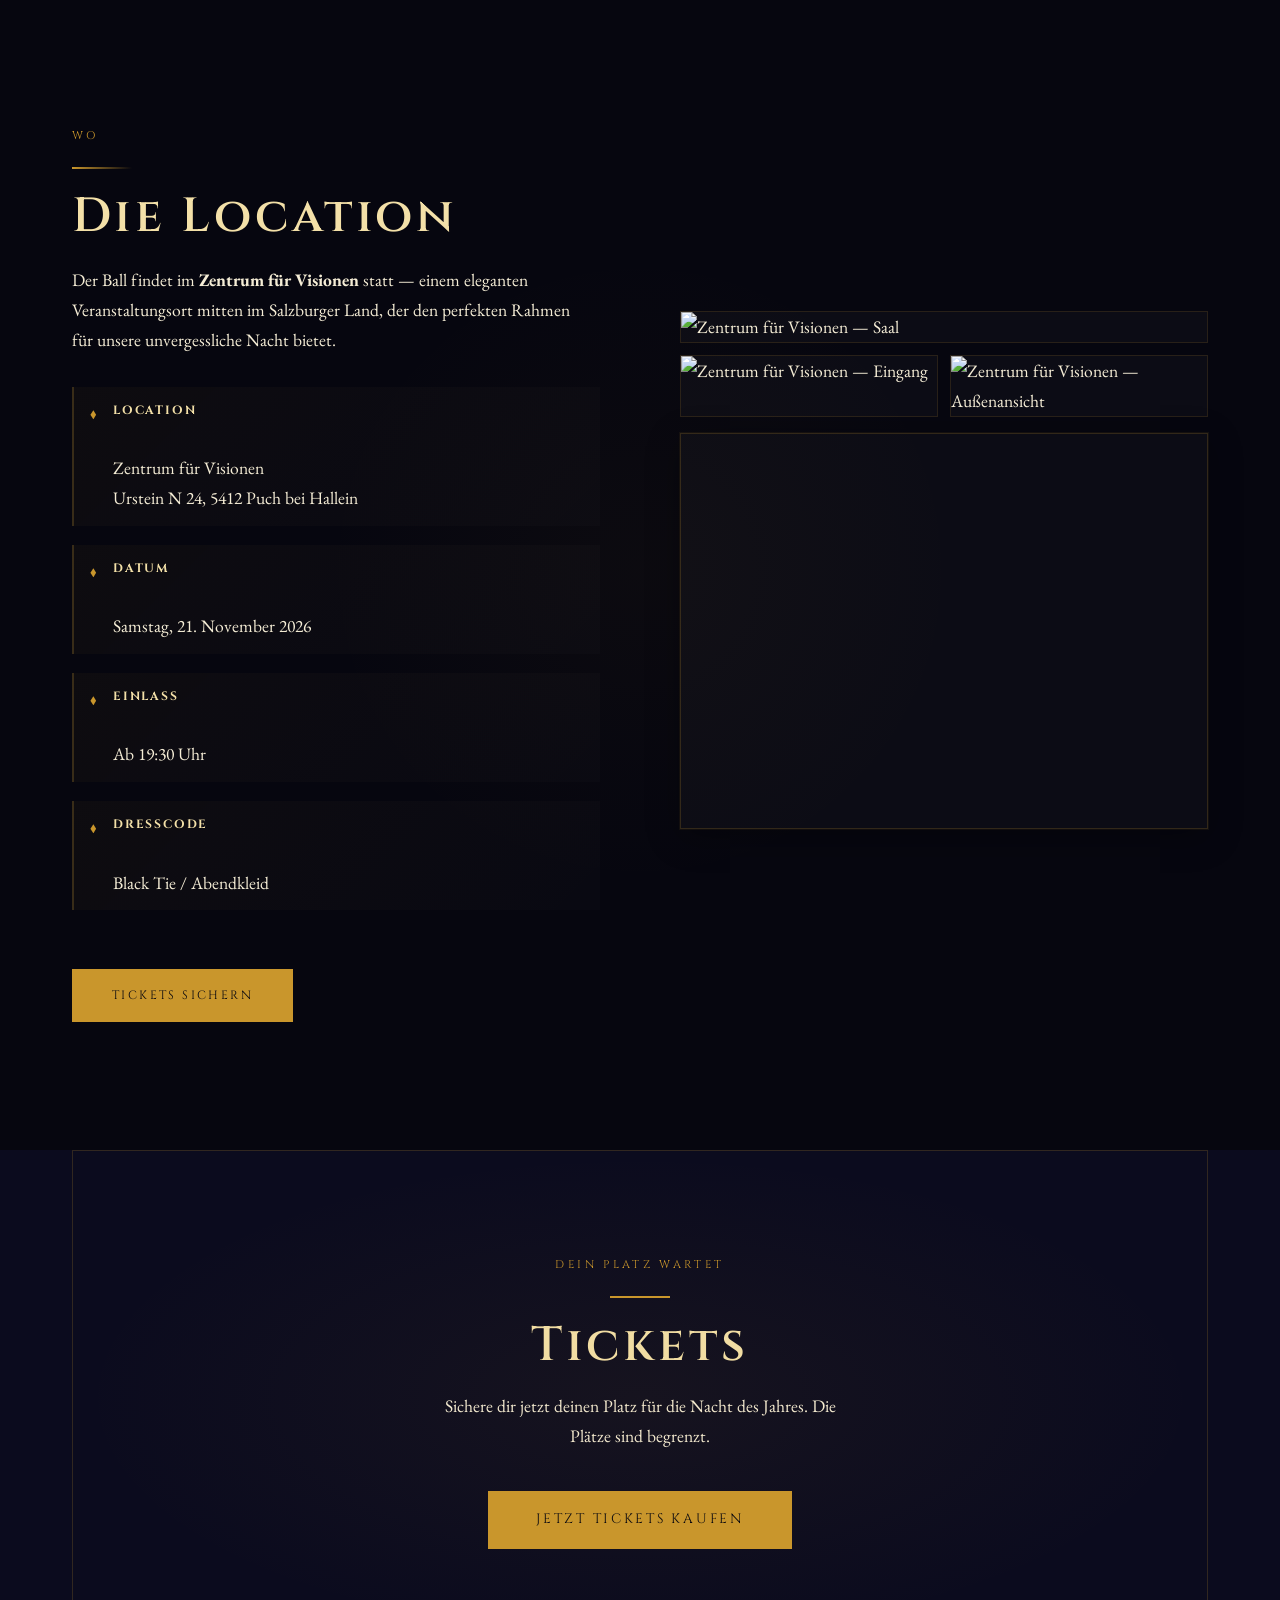
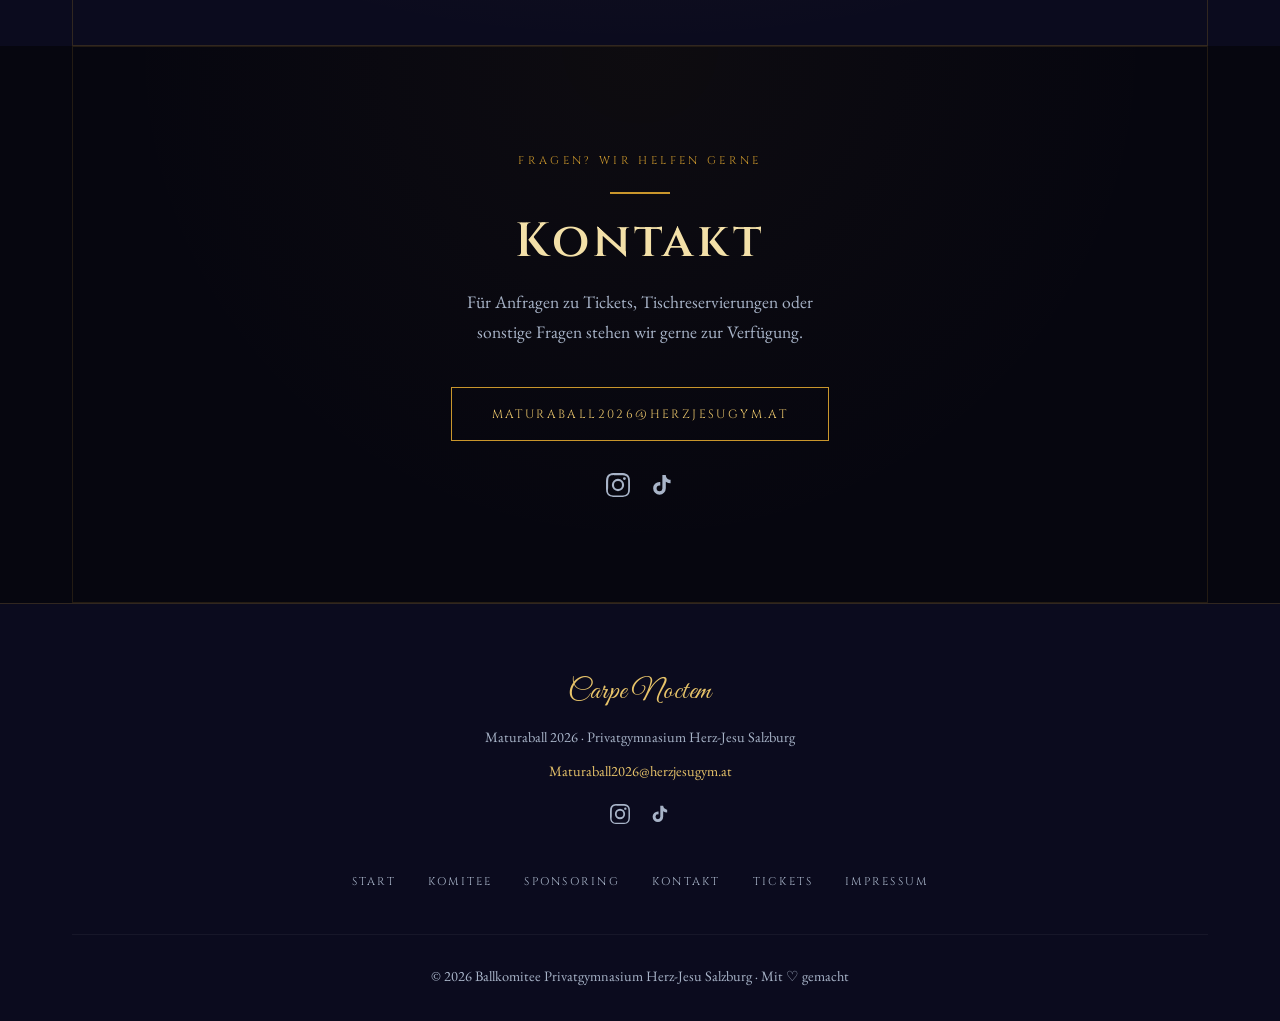
==== commit a12de469: "Add social media links and location photo gallery - Add Instagram and TikTok links (with SVG icons) " ====
--- a/index.html
+++ b/index.html
@@ -315,12 +315,25 @@
         </a>
       </div>
 
-      <div class="location-map-placeholder reveal reveal-delay-2">
-        <iframe
-          src="https://maps.google.com/maps?q=Zentrum+f%C3%BCr+Visionen,+Urstein+N+24,+5412+Puch&output=embed&z=14"
-          width="100%" height="100%" style="border:0;filter:grayscale(30%) invert(5%);" loading="lazy"
-          title="Zentrum für Visionen, Puch bei Hallein" allowfullscreen>
-        </iframe>
+      <div class="location-right reveal reveal-delay-2">
+        <div class="location-gallery">
+          <div class="location-gallery-item location-gallery-item--main">
+            <img src="img/location-1.jpg" alt="Zentrum für Visionen — Saal" loading="lazy" />
+          </div>
+          <div class="location-gallery-item">
+            <img src="img/location-2.jpg" alt="Zentrum für Visionen — Eingang" loading="lazy" />
+          </div>
+          <div class="location-gallery-item">
+            <img src="img/location-3.jpg" alt="Zentrum für Visionen — Außenansicht" loading="lazy" />
+          </div>
+        </div>
+        <div class="location-map-placeholder" style="margin-top:1rem;">
+          <iframe
+            src="https://maps.google.com/maps?q=Zentrum+f%C3%BCr+Visionen,+Urstein+N+24,+5412+Puch&output=embed&z=14"
+            width="100%" height="100%" style="border:0;filter:grayscale(30%) invert(5%);" loading="lazy"
+            title="Zentrum für Visionen, Puch bei Hallein" allowfullscreen>
+          </iframe>
+        </div>
       </div>
     </div>
   </div>
@@ -361,6 +374,14 @@
           Maturaball2026@herzjesugym.at
         </a>
       </div>
+      <div class="social-links">
+        <a href="https://www.instagram.com/herzjesuball2026/" target="_blank" rel="noopener" aria-label="Instagram">
+          <svg viewBox="0 0 24 24" width="24" height="24" fill="currentColor"><path d="M12 2.163c3.204 0 3.584.012 4.85.07 1.17.054 1.97.24 2.43.403a4.088 4.088 0 011.47.96c.458.457.779.91.96 1.47.163.46.349 1.26.403 2.43.058 1.266.07 1.646.07 4.85s-.012 3.584-.07 4.85c-.054 1.17-.24 1.97-.403 2.43a4.088 4.088 0 01-.96 1.47 4.088 4.088 0 01-1.47.96c-.46.163-1.26.349-2.43.403-1.266.058-1.646.07-4.85.07s-3.584-.012-4.85-.07c-1.17-.054-1.97-.24-2.43-.403a4.088 4.088 0 01-1.47-.96 4.088 4.088 0 01-.96-1.47c-.163-.46-.349-1.26-.403-2.43C2.175 15.584 2.163 15.204 2.163 12s.012-3.584.07-4.85c.054-1.17.24-1.97.403-2.43a4.088 4.088 0 01.96-1.47 4.088 4.088 0 011.47-.96c.46-.163 1.26-.349 2.43-.403C8.416 2.175 8.796 2.163 12 2.163zM12 0C8.741 0 8.333.014 7.053.072 5.775.13 4.902.333 4.14.63a5.876 5.876 0 00-2.126 1.384A5.876 5.876 0 00.63 4.14C.333 4.902.13 5.775.072 7.053.014 8.333 0 8.741 0 12s.014 3.667.072 4.947c.058 1.278.261 2.151.558 2.913a5.876 5.876 0 001.384 2.126A5.876 5.876 0 004.14 23.37c.762.297 1.635.5 2.913.558C8.333 23.986 8.741 24 12 24s3.667-.014 4.947-.072c1.278-.058 2.151-.261 2.913-.558a5.876 5.876 0 002.126-1.384 5.876 5.876 0 001.384-2.126c.297-.762.5-1.635.558-2.913C23.986 15.667 24 15.259 24 12s-.014-3.667-.072-4.947c-.058-1.278-.261-2.151-.558-2.913a5.876 5.876 0 00-1.384-2.126A5.876 5.876 0 0019.86.63C19.098.333 18.225.13 16.947.072 15.667.014 15.259 0 12 0zm0 5.838a6.162 6.162 0 100 12.324 6.162 6.162 0 000-12.324zM12 16a4 4 0 110-8 4 4 0 010 8zm6.406-11.845a1.44 1.44 0 100 2.881 1.44 1.44 0 000-2.881z"/></svg>
+        </a>
+        <a href="https://www.tiktok.com/@herzjesuball2026" target="_blank" rel="noopener" aria-label="TikTok">
+          <svg viewBox="0 0 24 24" width="24" height="24" fill="currentColor"><path d="M19.59 6.69a4.83 4.83 0 01-3.77-4.25V2h-3.45v13.67a2.89 2.89 0 01-2.88 2.5 2.89 2.89 0 01-2.89-2.89 2.89 2.89 0 012.89-2.89c.28 0 .54.04.79.1V9.01a6.27 6.27 0 00-.79-.05 6.34 6.34 0 00-6.34 6.34 6.34 6.34 0 006.34 6.34 6.34 6.34 0 006.33-6.34V8.75a8.18 8.18 0 004.77 1.52V6.82a4.84 4.84 0 01-1-.13z"/></svg>
+        </a>
+      </div>
     </div>
   </div>
 </section>
@@ -371,6 +392,14 @@
     <div class="footer-logo">Carpe Noctem</div>
     <p>Maturaball 2026 · Privatgymnasium Herz-Jesu Salzburg</p>
     <p style="margin-top:0.6rem;"><a href="mailto:Maturaball2026@herzjesugym.at" style="color:var(--gold-light);">Maturaball2026@herzjesugym.at</a></p>
+    <div class="social-links" style="margin-top:1.2rem;">
+      <a href="https://www.instagram.com/herzjesuball2026/" target="_blank" rel="noopener" aria-label="Instagram">
+        <svg viewBox="0 0 24 24" width="20" height="20" fill="currentColor"><path d="M12 2.163c3.204 0 3.584.012 4.85.07 1.17.054 1.97.24 2.43.403a4.088 4.088 0 011.47.96c.458.457.779.91.96 1.47.163.46.349 1.26.403 2.43.058 1.266.07 1.646.07 4.85s-.012 3.584-.07 4.85c-.054 1.17-.24 1.97-.403 2.43a4.088 4.088 0 01-.96 1.47 4.088 4.088 0 01-1.47.96c-.46.163-1.26.349-2.43.403-1.266.058-1.646.07-4.85.07s-3.584-.012-4.85-.07c-1.17-.054-1.97-.24-2.43-.403a4.088 4.088 0 01-1.47-.96 4.088 4.088 0 01-.96-1.47c-.163-.46-.349-1.26-.403-2.43C2.175 15.584 2.163 15.204 2.163 12s.012-3.584.07-4.85c.054-1.17.24-1.97.403-2.43a4.088 4.088 0 01.96-1.47 4.088 4.088 0 011.47-.96c.46-.163 1.26-.349 2.43-.403C8.416 2.175 8.796 2.163 12 2.163zM12 0C8.741 0 8.333.014 7.053.072 5.775.13 4.902.333 4.14.63a5.876 5.876 0 00-2.126 1.384A5.876 5.876 0 00.63 4.14C.333 4.902.13 5.775.072 7.053.014 8.333 0 8.741 0 12s.014 3.667.072 4.947c.058 1.278.261 2.151.558 2.913a5.876 5.876 0 001.384 2.126A5.876 5.876 0 004.14 23.37c.762.297 1.635.5 2.913.558C8.333 23.986 8.741 24 12 24s3.667-.014 4.947-.072c1.278-.058 2.151-.261 2.913-.558a5.876 5.876 0 002.126-1.384 5.876 5.876 0 001.384-2.126c.297-.762.5-1.635.558-2.913C23.986 15.667 24 15.259 24 12s-.014-3.667-.072-4.947c-.058-1.278-.261-2.151-.558-2.913a5.876 5.876 0 00-1.384-2.126A5.876 5.876 0 0019.86.63C19.098.333 18.225.13 16.947.072 15.667.014 15.259 0 12 0zm0 5.838a6.162 6.162 0 100 12.324 6.162 6.162 0 000-12.324zM12 16a4 4 0 110-8 4 4 0 010 8zm6.406-11.845a1.44 1.44 0 100 2.881 1.44 1.44 0 000-2.881z"/></svg>
+      </a>
+      <a href="https://www.tiktok.com/@herzjesuball2026" target="_blank" rel="noopener" aria-label="TikTok">
+        <svg viewBox="0 0 24 24" width="20" height="20" fill="currentColor"><path d="M19.59 6.69a4.83 4.83 0 01-3.77-4.25V2h-3.45v13.67a2.89 2.89 0 01-2.88 2.5 2.89 2.89 0 01-2.89-2.89 2.89 2.89 0 012.89-2.89c.28 0 .54.04.79.1V9.01a6.27 6.27 0 00-.79-.05 6.34 6.34 0 00-6.34 6.34 6.34 6.34 0 006.34 6.34 6.34 6.34 0 006.33-6.34V8.75a8.18 8.18 0 004.77 1.52V6.82a4.84 4.84 0 01-1-.13z"/></svg>
+      </a>
+    </div>
 
     <ul class="footer-links">
       <li><a href="index.html">Start</a></li>
--- a/css/style.css
+++ b/css/style.css
@@ -378,6 +378,23 @@
 }
 footer .footer-links a:hover { color: var(--gold-light); }
 
+/* Social links */
+.social-links {
+  display: flex;
+  gap: 1.2rem;
+  justify-content: center;
+  align-items: center;
+  margin-top: 2rem;
+}
+.social-links a {
+  color: var(--silver);
+  transition: color 0.3s, transform 0.3s;
+}
+.social-links a:hover {
+  color: var(--gold-light);
+  transform: scale(1.15);
+}
+
 footer .footer-bottom {
   margin-top: 2.5rem;
   padding-top: 1.5rem;
--- a/css/index.css
+++ b/css/index.css
@@ -543,6 +543,35 @@
 .location-map-placeholder:hover {
   border-color: rgba(201,150,44,0.4);
   box-shadow: 0 12px 40px rgba(0,0,0,0.4), 0 0 20px rgba(201,150,44,0.08);
+}
+
+/* ── Location gallery ─────────────────────── */
+.location-gallery {
+  display: grid;
+  grid-template-columns: 1fr 1fr;
+  gap: 0.75rem;
+}
+
+.location-gallery-item {
+  overflow: hidden;
+  border: 1px solid rgba(201,150,44,0.15);
+  background: rgba(255,255,255,0.025);
+}
+
+.location-gallery-item--main {
+  grid-column: 1 / -1;
+}
+
+.location-gallery-item img {
+  width: 100%;
+  height: 100%;
+  object-fit: cover;
+  display: block;
+  transition: transform 0.5s ease;
+}
+
+.location-gallery-item:hover img {
+  transform: scale(1.04);
 }
 
 /* ── Kontakt ───────────────────────────────── */
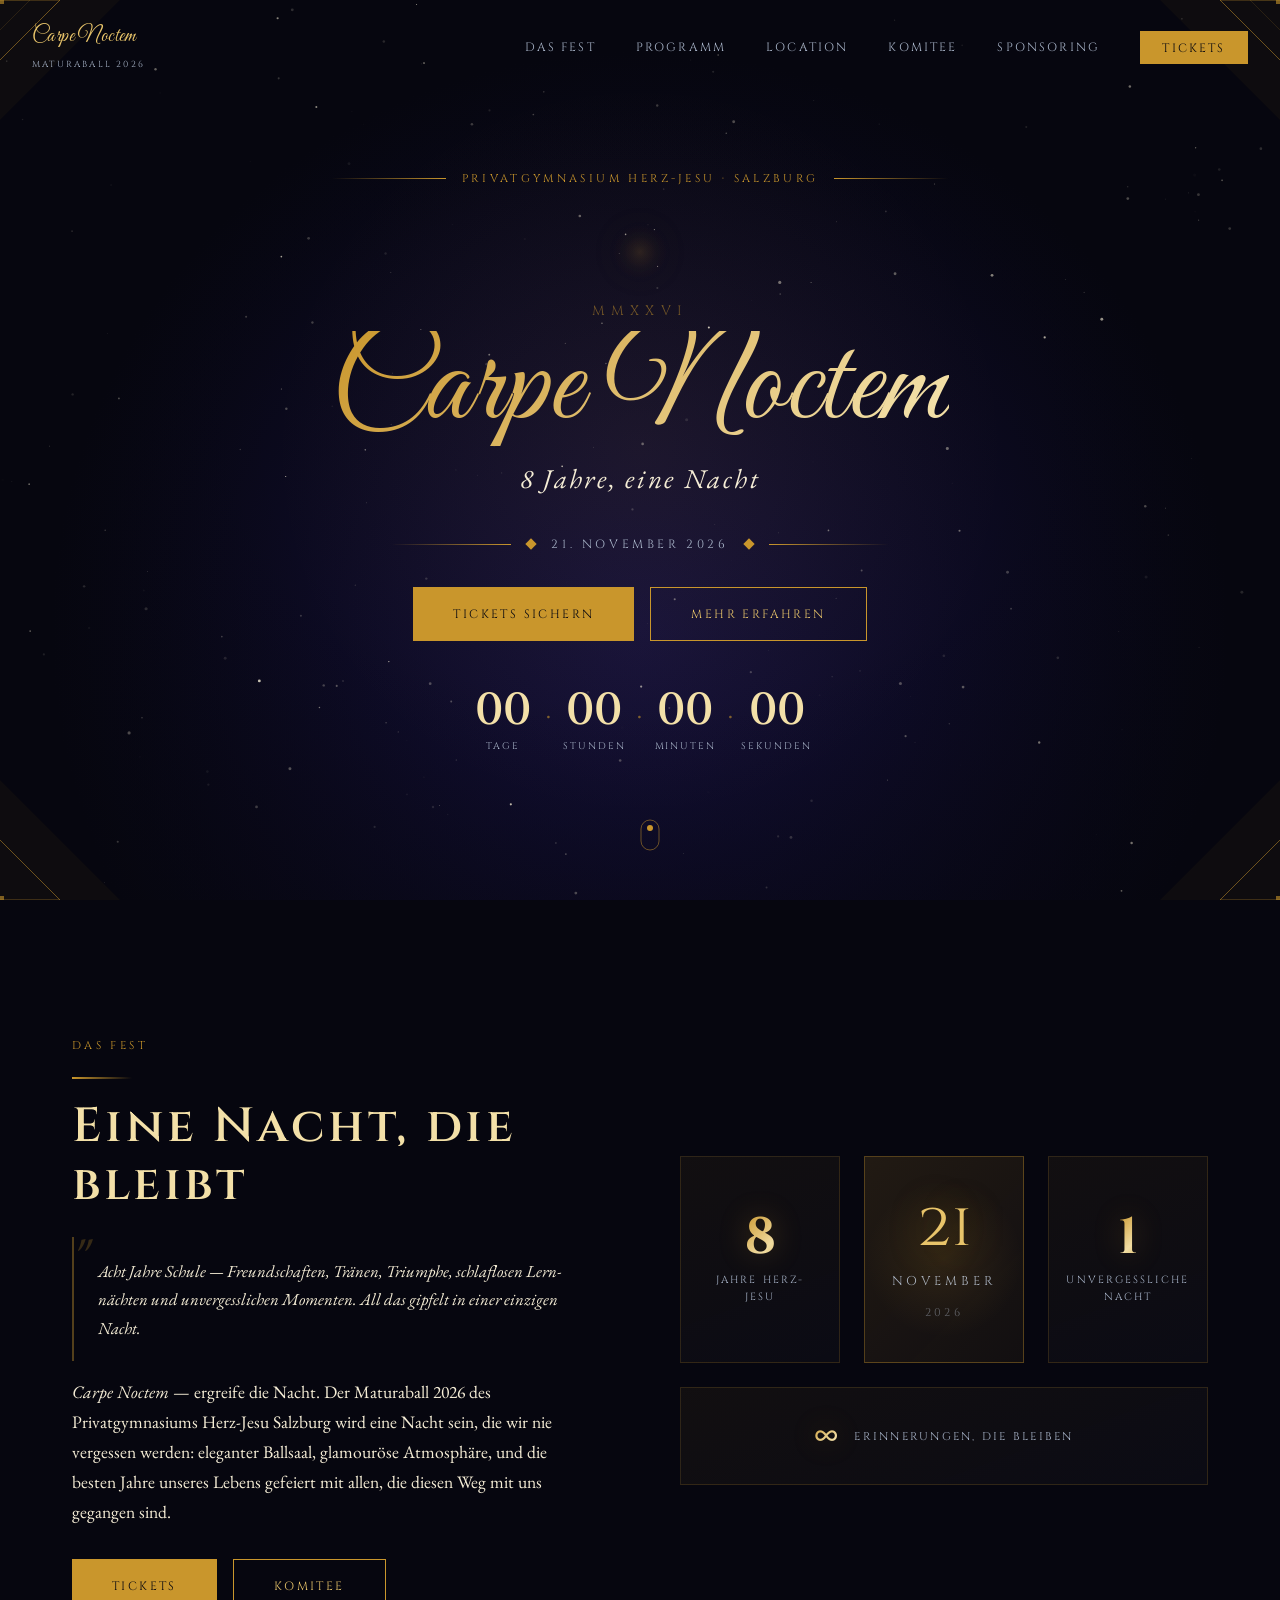
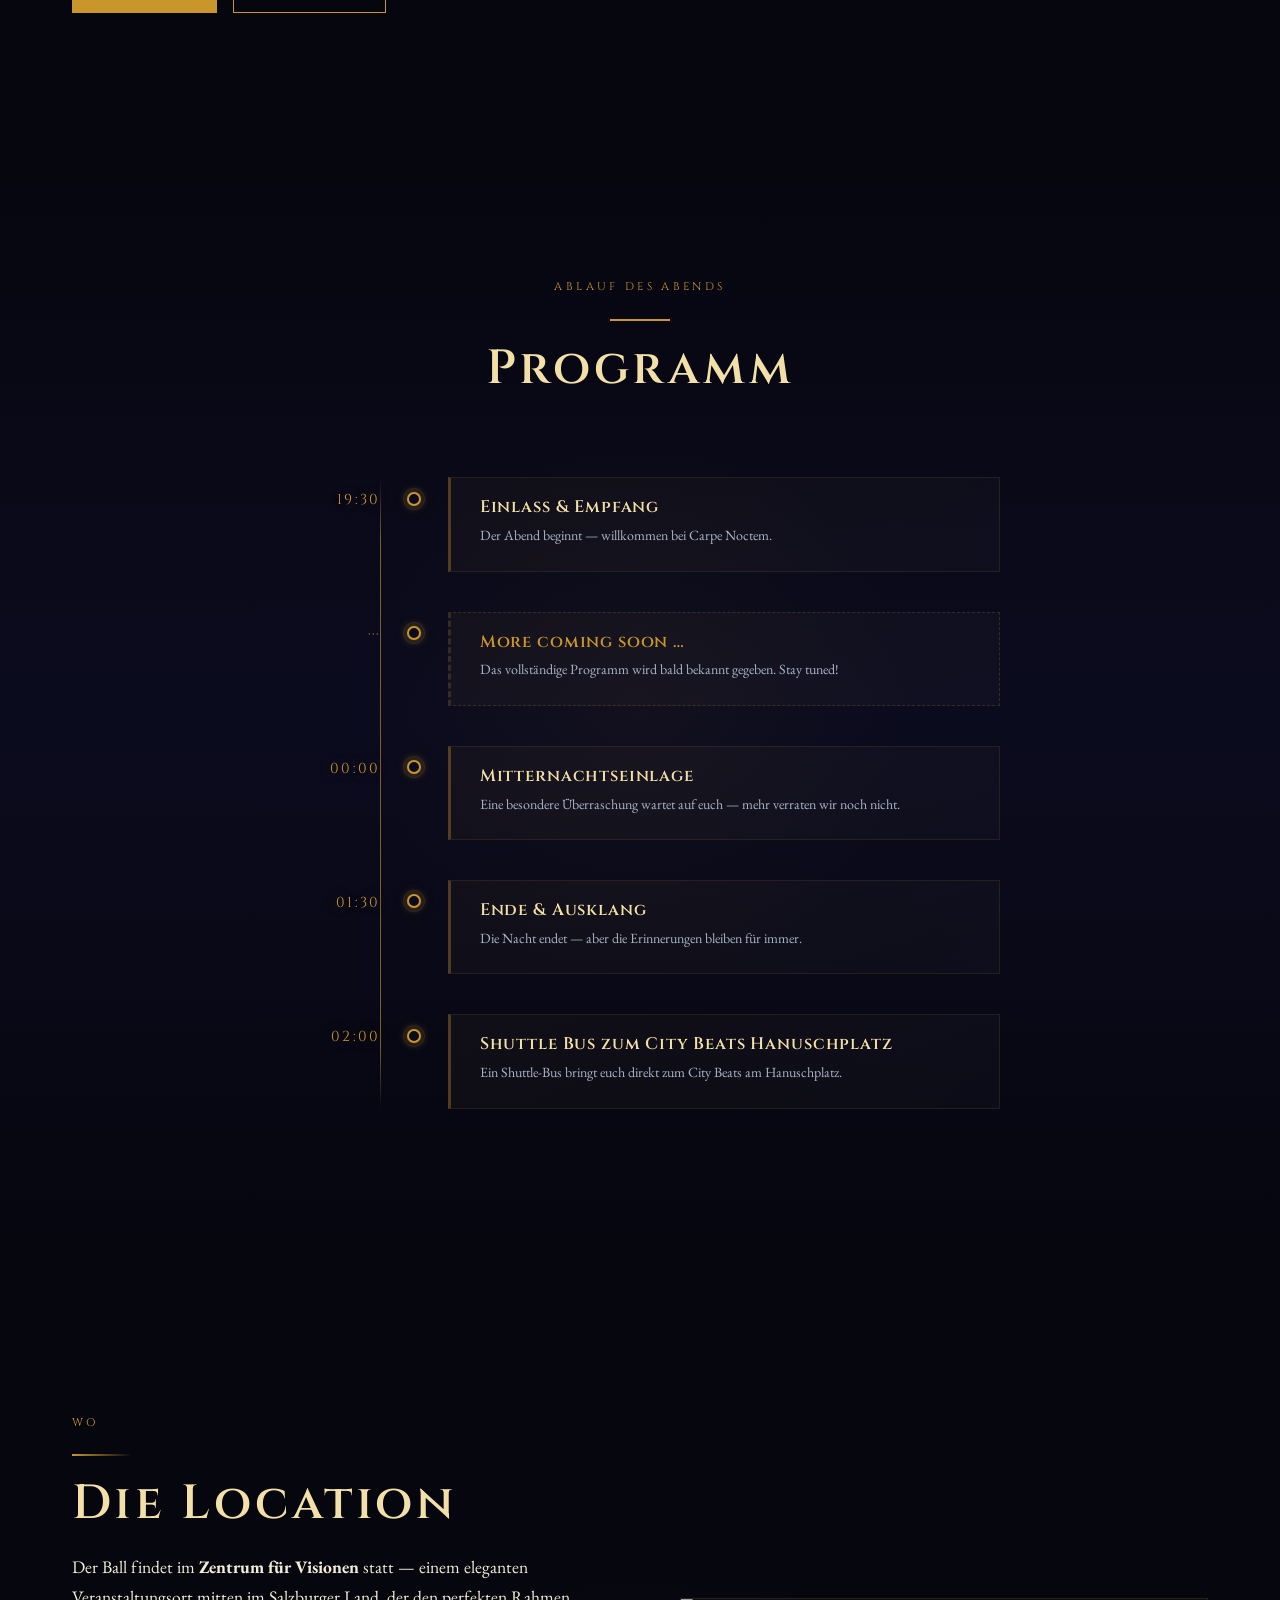
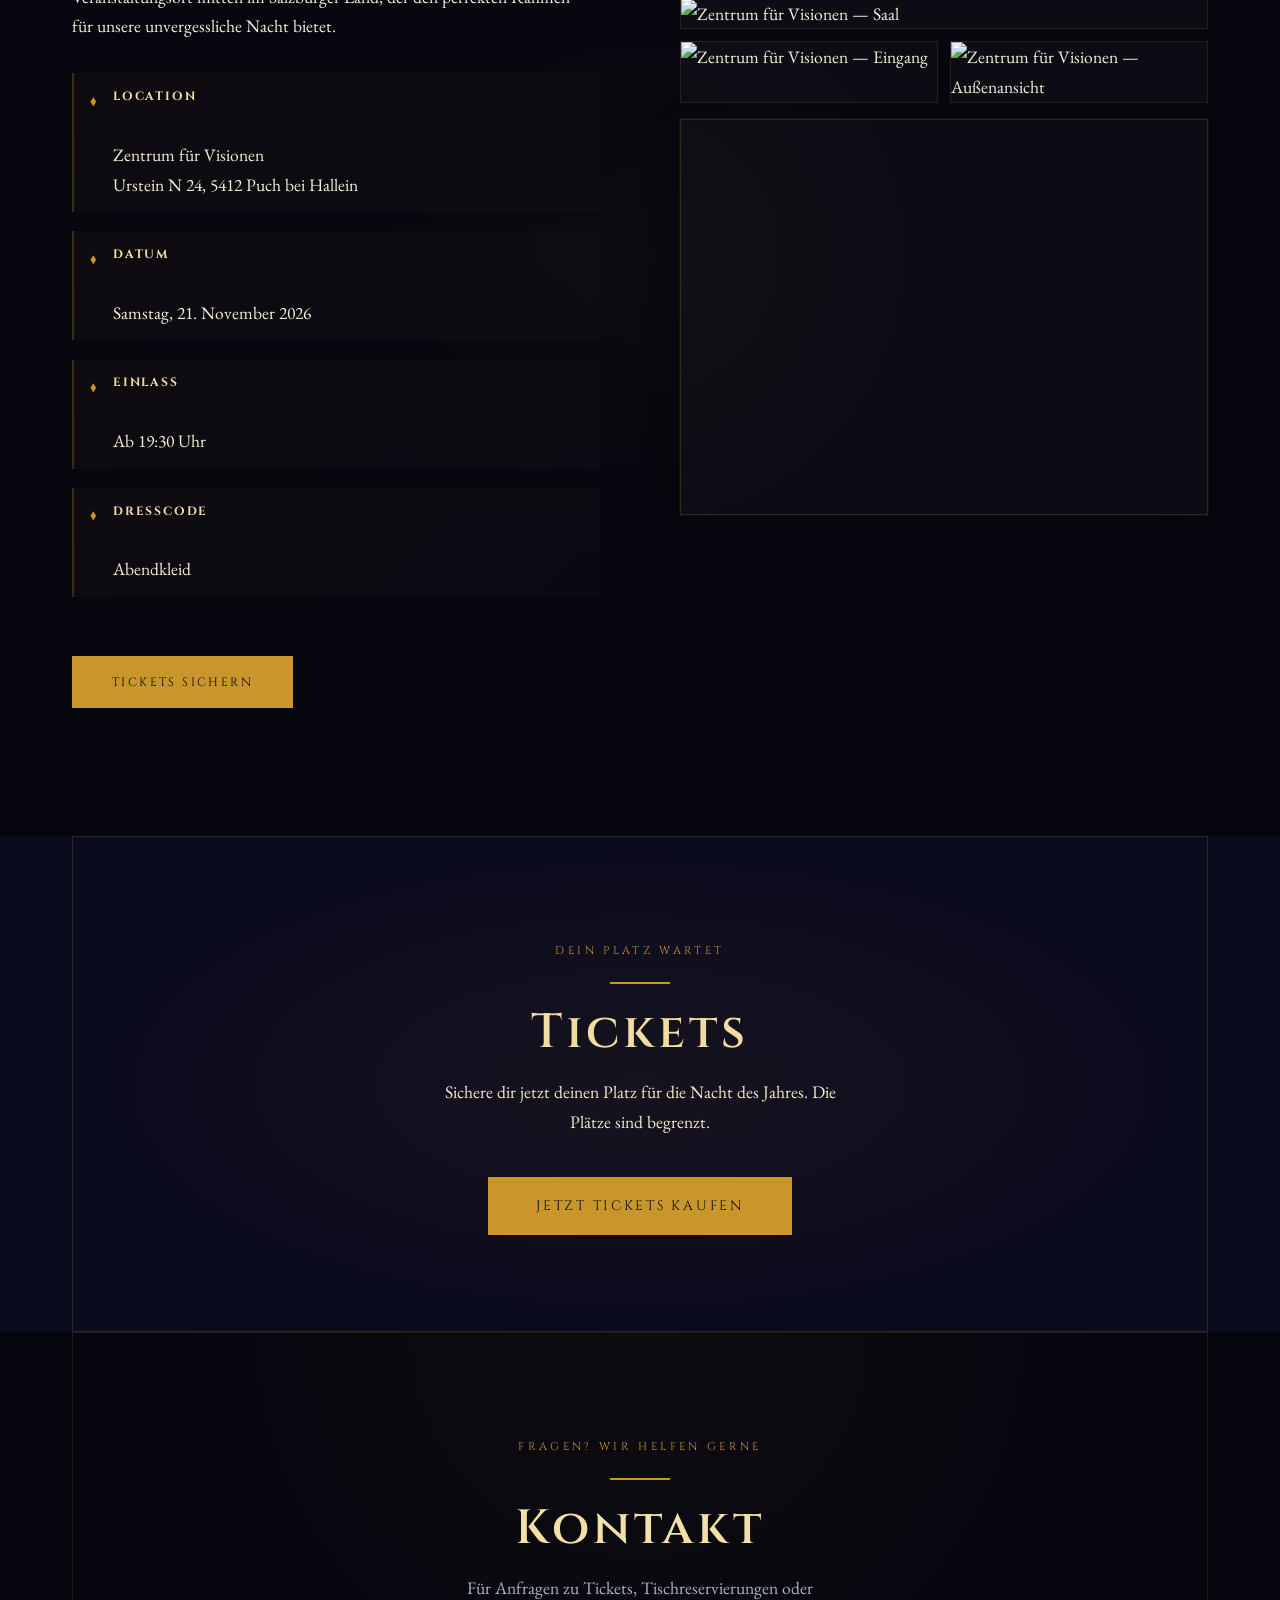
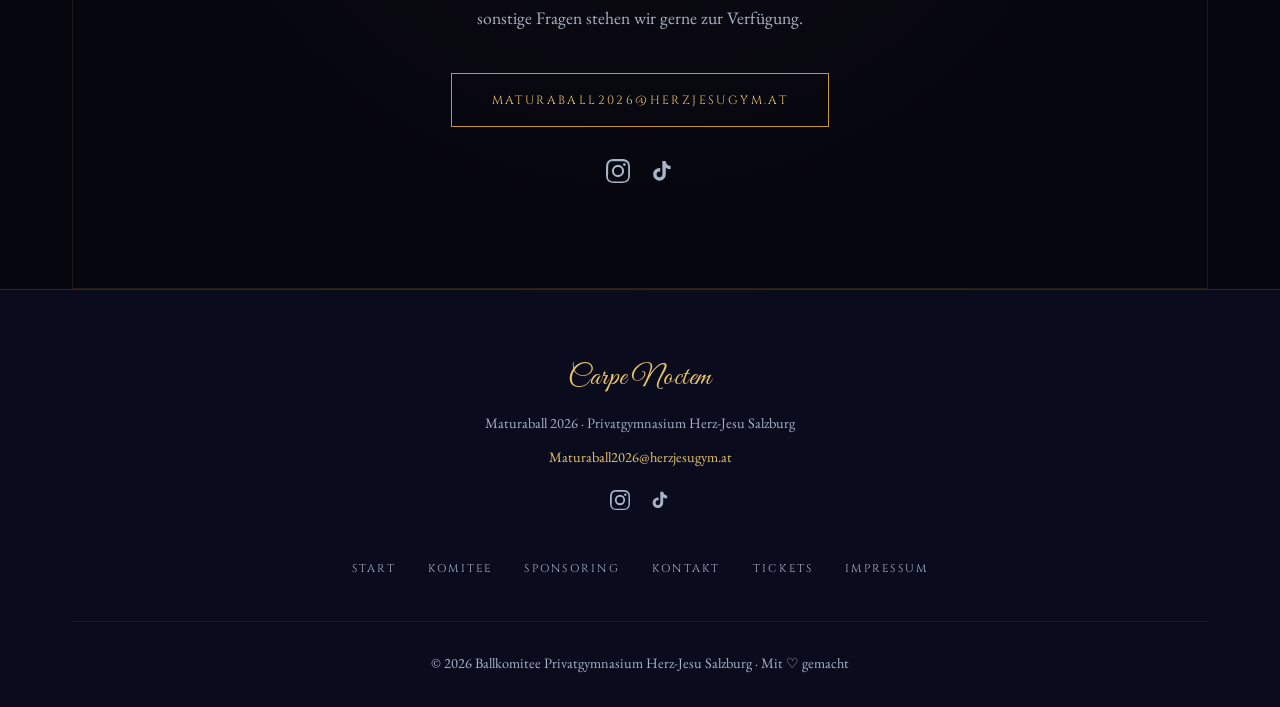
==== commit 3736ede8: "Update sponsoring packages, simplify program timeline - Sponsoring: Replace Bronze/Silber/Gold with " ====
--- a/index.html
+++ b/index.html
@@ -209,34 +209,16 @@
           <div class="timeline-dot"></div>
           <div class="timeline-content card">
             <h3>Einlass &amp; Empfang</h3>
-            <p>Fotopositionen, erste Eindrücke und Begegnung mit Freunden aus allen Jahrgängen.</p>
+            <p>Der Abend beginnt — willkommen bei Carpe Noctem.</p>
           </div>
         </div>
 
         <div class="timeline-item reveal reveal-delay-1">
-          <div class="timeline-time">20:00</div>
+          <div class="timeline-time">···</div>
           <div class="timeline-dot"></div>
-          <div class="timeline-content card">
-            <h3>Eröffnung &amp; Polonaise</h3>
-            <p>Der feierliche Einmarsch der Maturantinnen und Maturanten — der Moment, auf den wir acht Jahre gewartet haben.</p>
-          </div>
-        </div>
-
-        <div class="timeline-item reveal reveal-delay-2">
-          <div class="timeline-time">20:45</div>
-          <div class="timeline-dot"></div>
-          <div class="timeline-content card">
-            <h3>Eröffnungswalzer</h3>
-            <p>Der erste Tanz des Abends — Eleganz pur.</p>
-          </div>
-        </div>
-
-        <div class="timeline-item reveal reveal-delay-3">
-          <div class="timeline-time">21:30</div>
-          <div class="timeline-dot"></div>
-          <div class="timeline-content card">
-            <h3>Live-Band &amp; DJ</h3>
-            <p>Musik durch die ganze Nacht — von eleganten Klängen bis hin zu Hits, die die Nacht zum Leben erwecken.</p>
+          <div class="timeline-content card" style="border-style:dashed;border-color:rgba(201,150,44,0.2);">
+            <h3 style="color:var(--gold);">More coming soon …</h3>
+            <p>Das vollständige Programm wird bald bekannt gegeben. Stay tuned!</p>
           </div>
         </div>
 
@@ -253,7 +235,7 @@
           <div class="timeline-time">01:30</div>
           <div class="timeline-dot"></div>
           <div class="timeline-content card">
-            <h3>Ausklang</h3>
+            <h3>Ende &amp; Ausklang</h3>
             <p>Die Nacht endet — aber die Erinnerungen bleiben für immer.</p>
           </div>
         </div>
@@ -262,8 +244,8 @@
           <div class="timeline-time">02:00</div>
           <div class="timeline-dot"></div>
           <div class="timeline-content card">
-            <h3>Shuttle Bus nach Salzburg</h3>
-            <p>Ein kostenloser Shuttle-Bus bringt euch sicher zurück nach Salzburg.</p>
+            <h3>Shuttle Bus zum City Beats Hanuschplatz</h3>
+            <p>Ein Shuttle-Bus bringt euch direkt zum City Beats am Hanuschplatz.</p>
           </div>
         </div>
       </div>
@@ -305,7 +287,7 @@
           <div class="location-detail-item">
             <span class="detail-icon">◆</span>
             <div>
-              <strong>Dresscode</strong><br/>Black Tie / Abendkleid
+              <strong>Dresscode</strong><br/>Abendkleid
             </div>
           </div>
         </div>
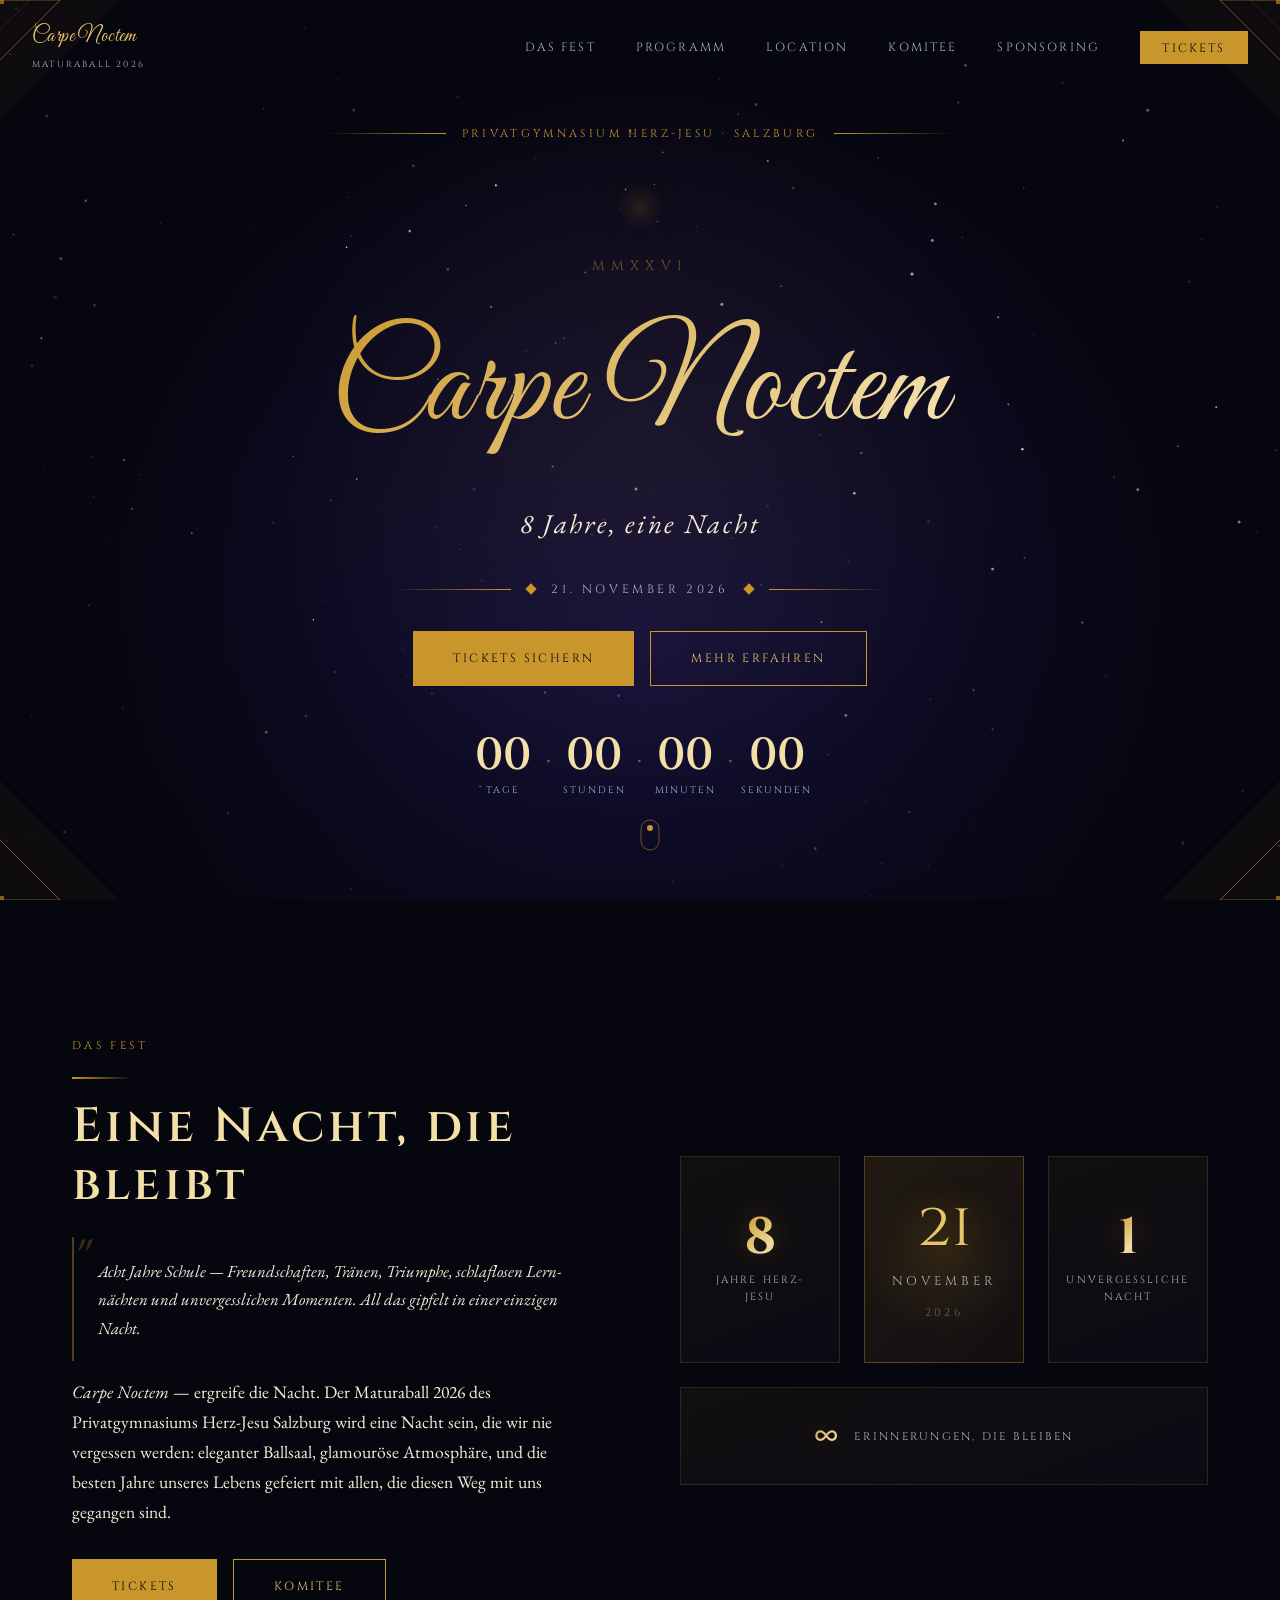
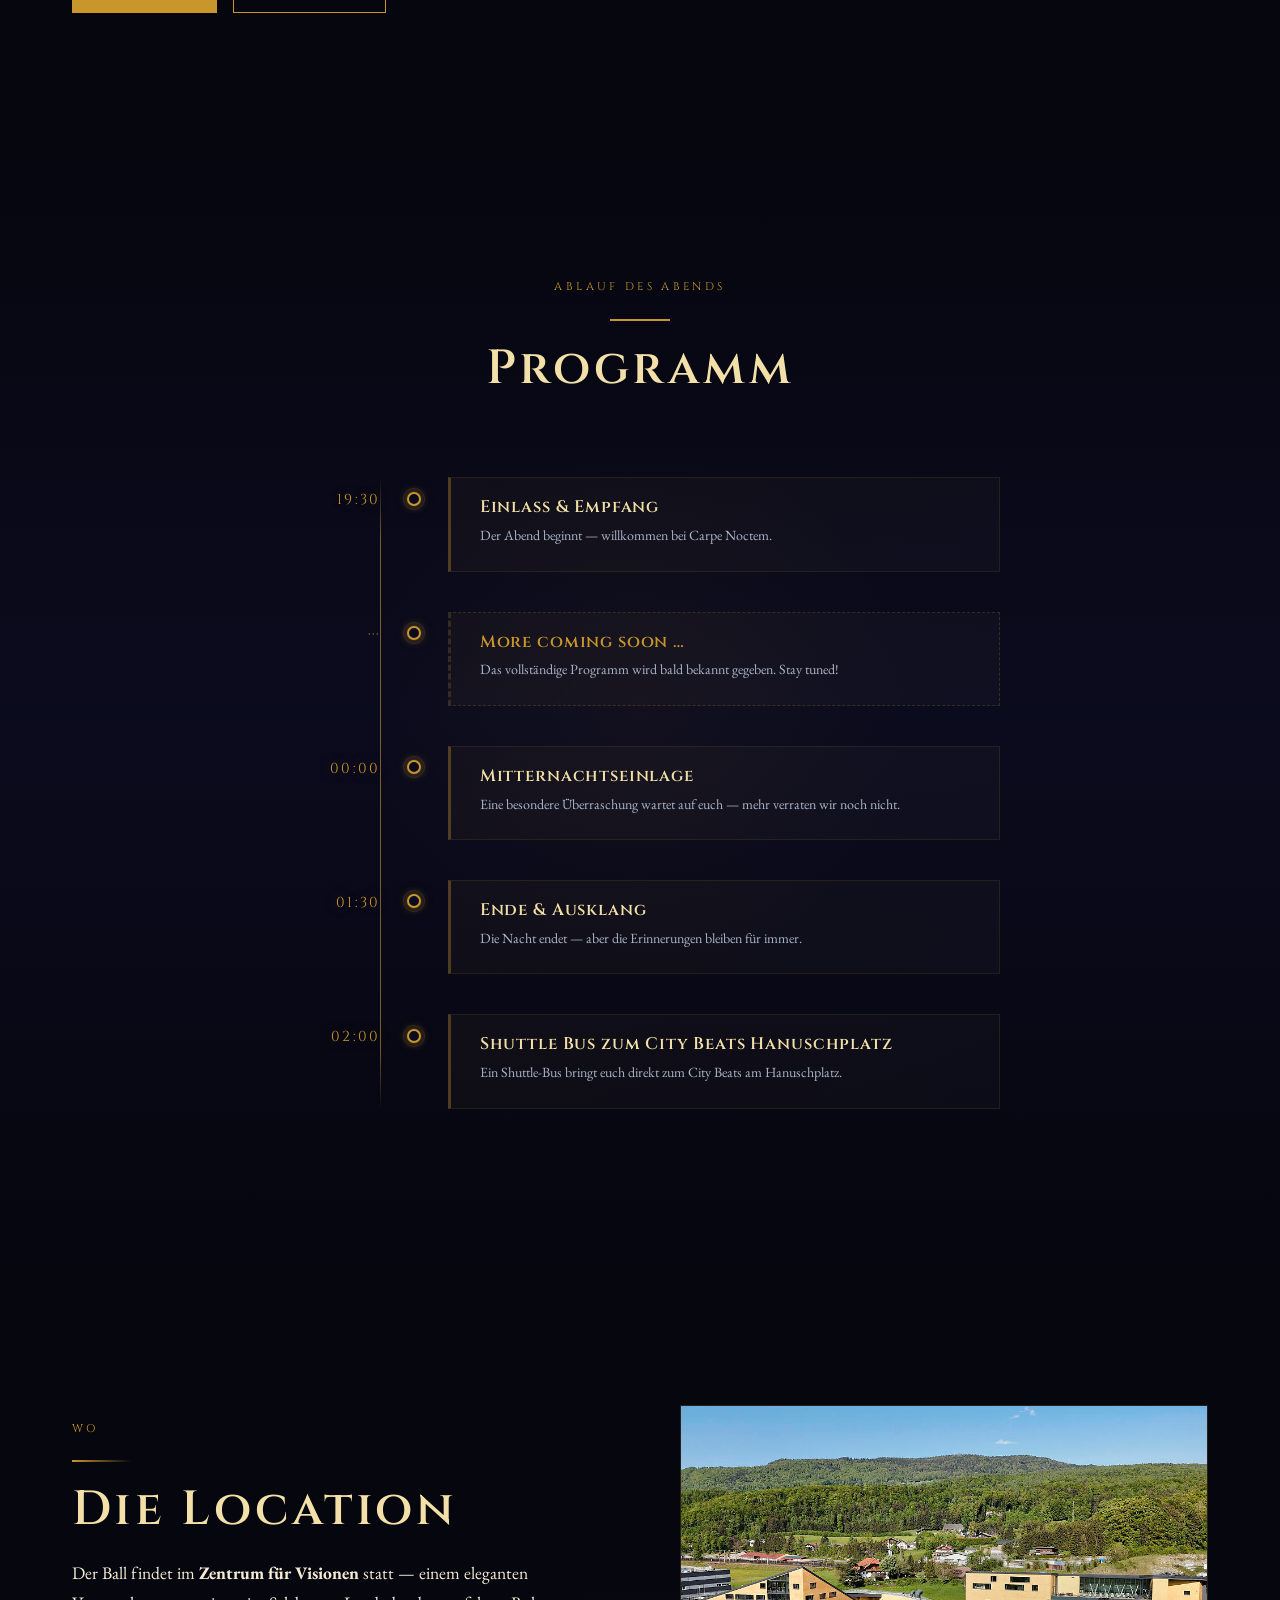
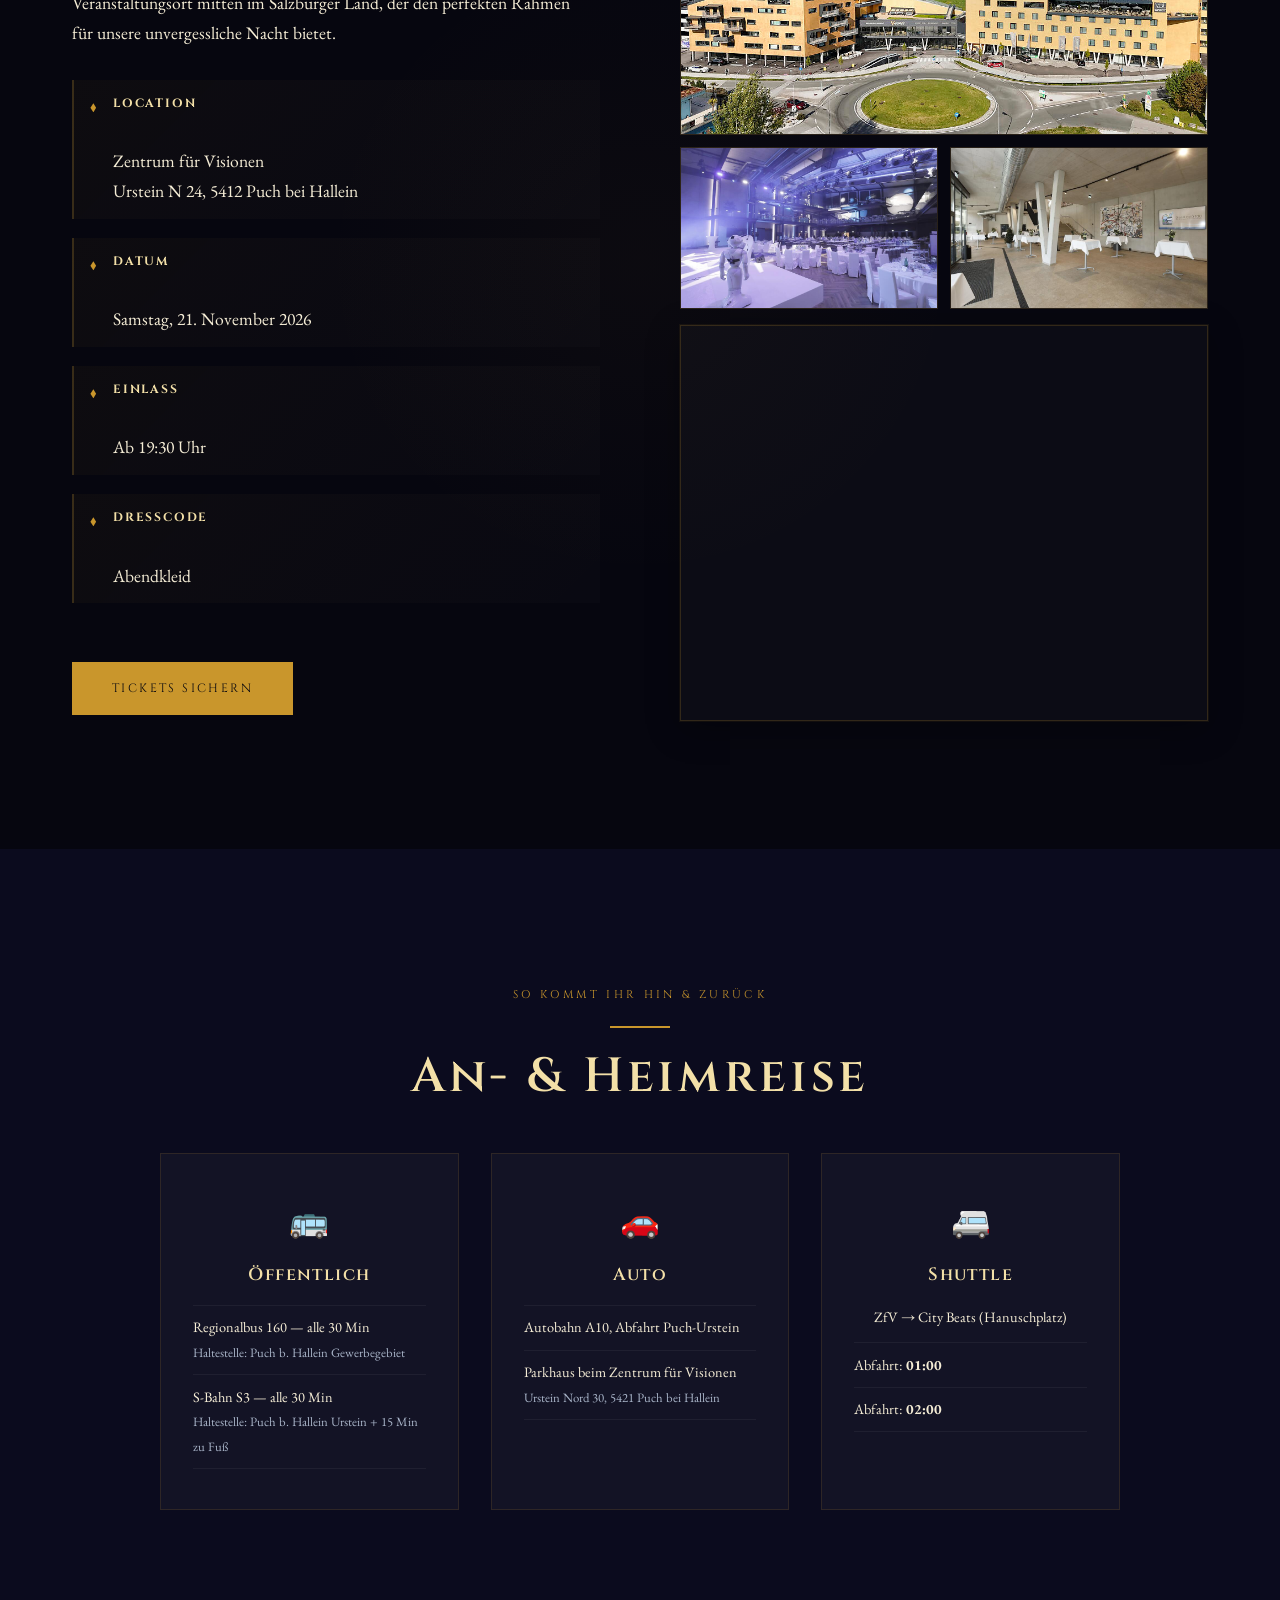
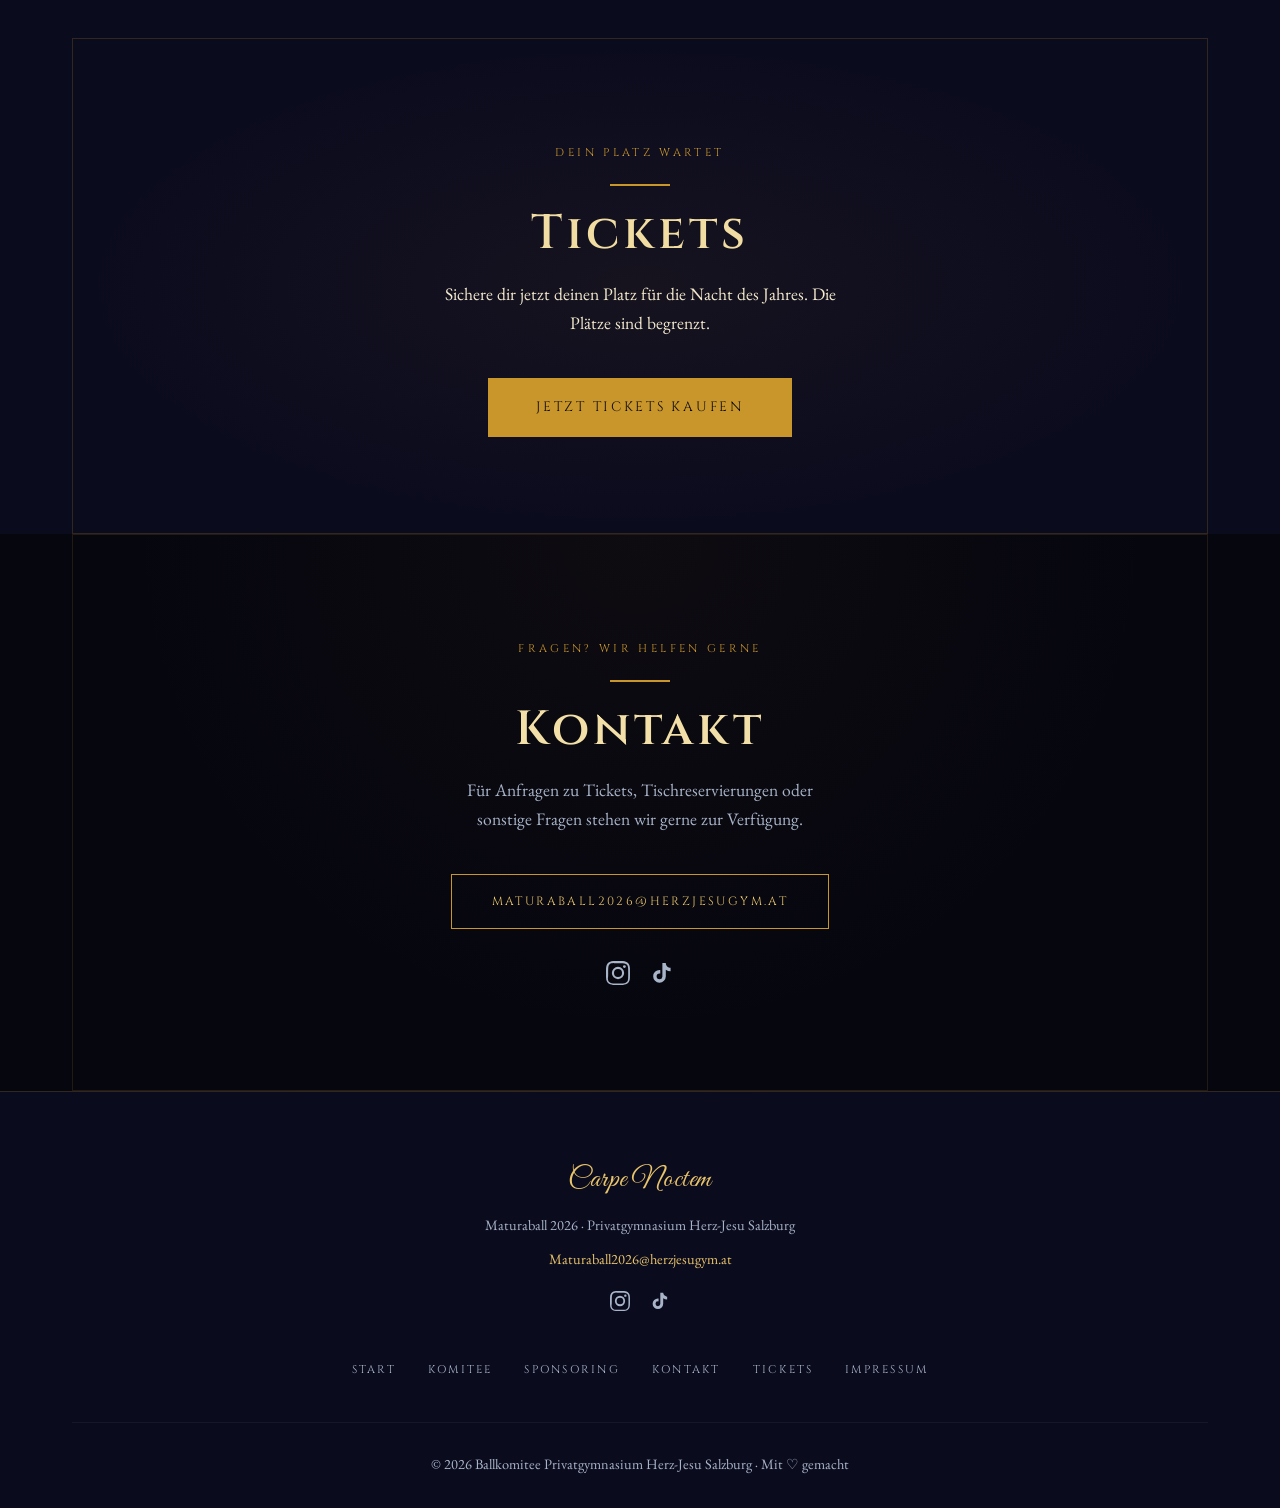
==== commit 135b983e: "Add An- & Heimreise section with transport options - Öffentlich: Bus 160, S-Bahn S3 - Auto: A10 Abfa" ====
--- a/index.html
+++ b/index.html
@@ -321,6 +321,51 @@
   </div>
 </section>
 
+<!-- ═══ AN- & HEIMREISE ═══ -->
+<section class="anreise-section">
+  <div class="container">
+    <div class="section-inner">
+      <div style="text-align:center;margin-bottom:3rem;" class="reveal">
+        <span class="section-label">So kommt ihr hin &amp; zurück</span>
+        <div class="deco-line center"></div>
+        <h2>An- &amp; Heimreise</h2>
+      </div>
+
+      <div class="anreise-grid">
+
+        <div class="anreise-card card reveal">
+          <div class="anreise-icon">🚌</div>
+          <h3>Öffentlich</h3>
+          <ul>
+            <li>Regionalbus 160 — alle 30 Min<br/><small>Haltestelle: Puch b. Hallein Gewerbegebiet</small></li>
+            <li>S-Bahn S3 — alle 30 Min<br/><small>Haltestelle: Puch b. Hallein Urstein + 15 Min zu Fuß</small></li>
+          </ul>
+        </div>
+
+        <div class="anreise-card card reveal reveal-delay-1">
+          <div class="anreise-icon">🚗</div>
+          <h3>Auto</h3>
+          <ul>
+            <li>Autobahn A10, Abfahrt Puch-Urstein</li>
+            <li>Parkhaus beim Zentrum für Visionen<br/><small>Urstein Nord 30, 5421 Puch bei Hallein</small></li>
+          </ul>
+        </div>
+
+        <div class="anreise-card card reveal reveal-delay-2">
+          <div class="anreise-icon">🚐</div>
+          <h3>Shuttle</h3>
+          <p>ZfV → City Beats (Hanuschplatz)</p>
+          <ul>
+            <li>Abfahrt: <strong>01:00</strong></li>
+            <li>Abfahrt: <strong>02:00</strong></li>
+          </ul>
+        </div>
+
+      </div>
+    </div>
+  </div>
+</section>
+
 <!-- ═══ TICKETS CTA ═══ -->
 <section class="tickets-cta-section">
   <div class="container">
--- a/css/index.css
+++ b/css/index.css
@@ -110,7 +110,8 @@
   font-size: clamp(3.5rem, 11vw, 8rem);
   font-weight: 400;
   letter-spacing: 0.01em;
-  line-height: 0.9;
+  line-height: 1.3;
+  padding: 0.15em 0.05em;
   animation: heroFadeIn 1.6s 0.4s var(--ease-dramatic) both;
 }
 
@@ -574,6 +575,61 @@
   transform: scale(1.04);
 }
 
+/* ── An- & Heimreise ──────────────────────── */
+.anreise-section {
+  background: var(--deep);
+}
+
+.anreise-grid {
+  display: grid;
+  grid-template-columns: repeat(3, 1fr);
+  gap: 2rem;
+  max-width: 960px;
+  margin: 0 auto;
+}
+
+.anreise-card {
+  padding: 2.5rem 2rem;
+  text-align: center;
+}
+
+.anreise-icon {
+  font-size: 2rem;
+  margin-bottom: 1rem;
+}
+
+.anreise-card h3 {
+  font-size: 1.1rem;
+  margin-bottom: 1.2rem;
+}
+
+.anreise-card ul {
+  list-style: none;
+  text-align: left;
+}
+
+.anreise-card ul li {
+  font-size: 0.9rem;
+  color: var(--champagne);
+  padding: 0.6rem 0;
+  border-bottom: 1px solid rgba(255,255,255,0.05);
+}
+
+.anreise-card ul li:first-child {
+  border-top: 1px solid rgba(255,255,255,0.05);
+}
+
+.anreise-card ul li small {
+  color: var(--silver);
+  font-size: 0.8rem;
+}
+
+.anreise-card p {
+  font-size: 0.9rem;
+  color: var(--champagne);
+  margin-bottom: 0.8rem;
+}
+
 /* ── Kontakt ───────────────────────────────── */
 .kontakt-section {
   background: var(--night);
@@ -614,6 +670,9 @@
   .location-grid {
     grid-template-columns: 1fr;
     gap: 3rem;
+  }
+  .anreise-grid {
+    grid-template-columns: 1fr;
   }
 
   .timeline { max-width: 100%; }
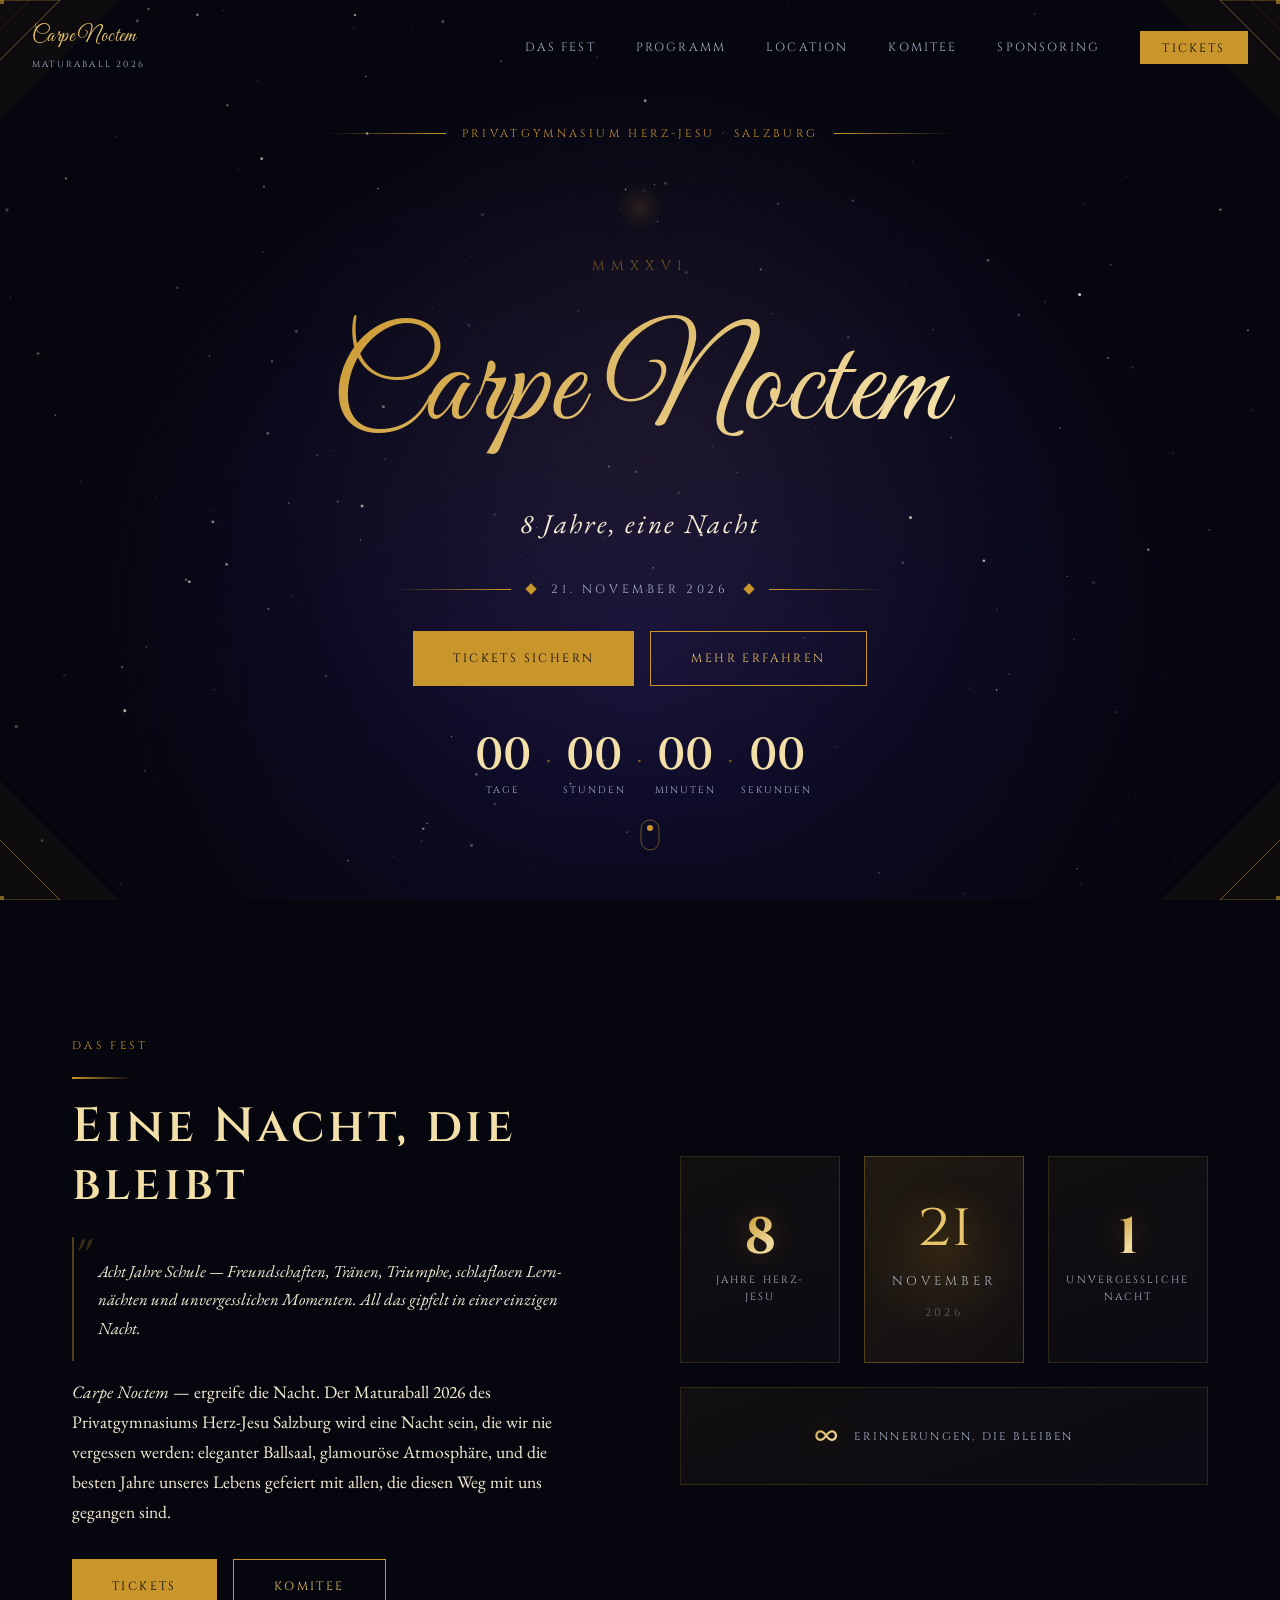
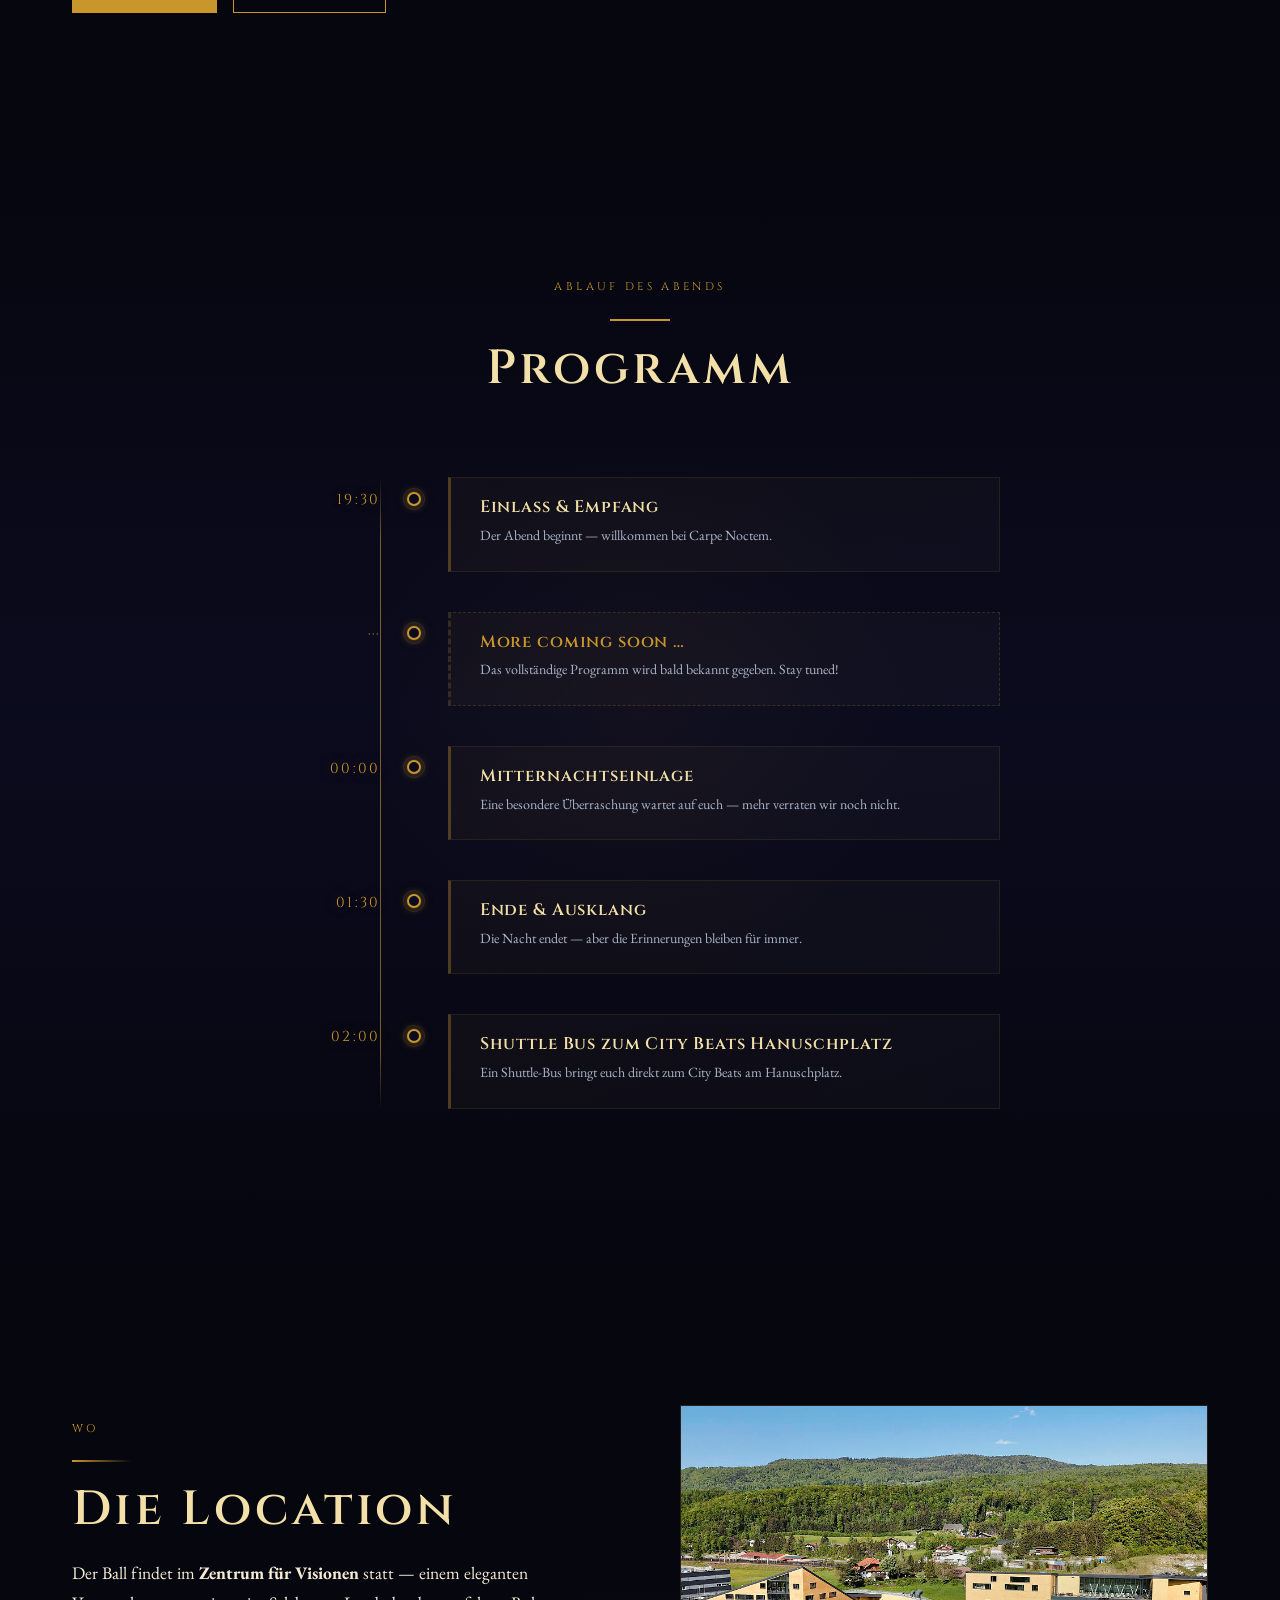
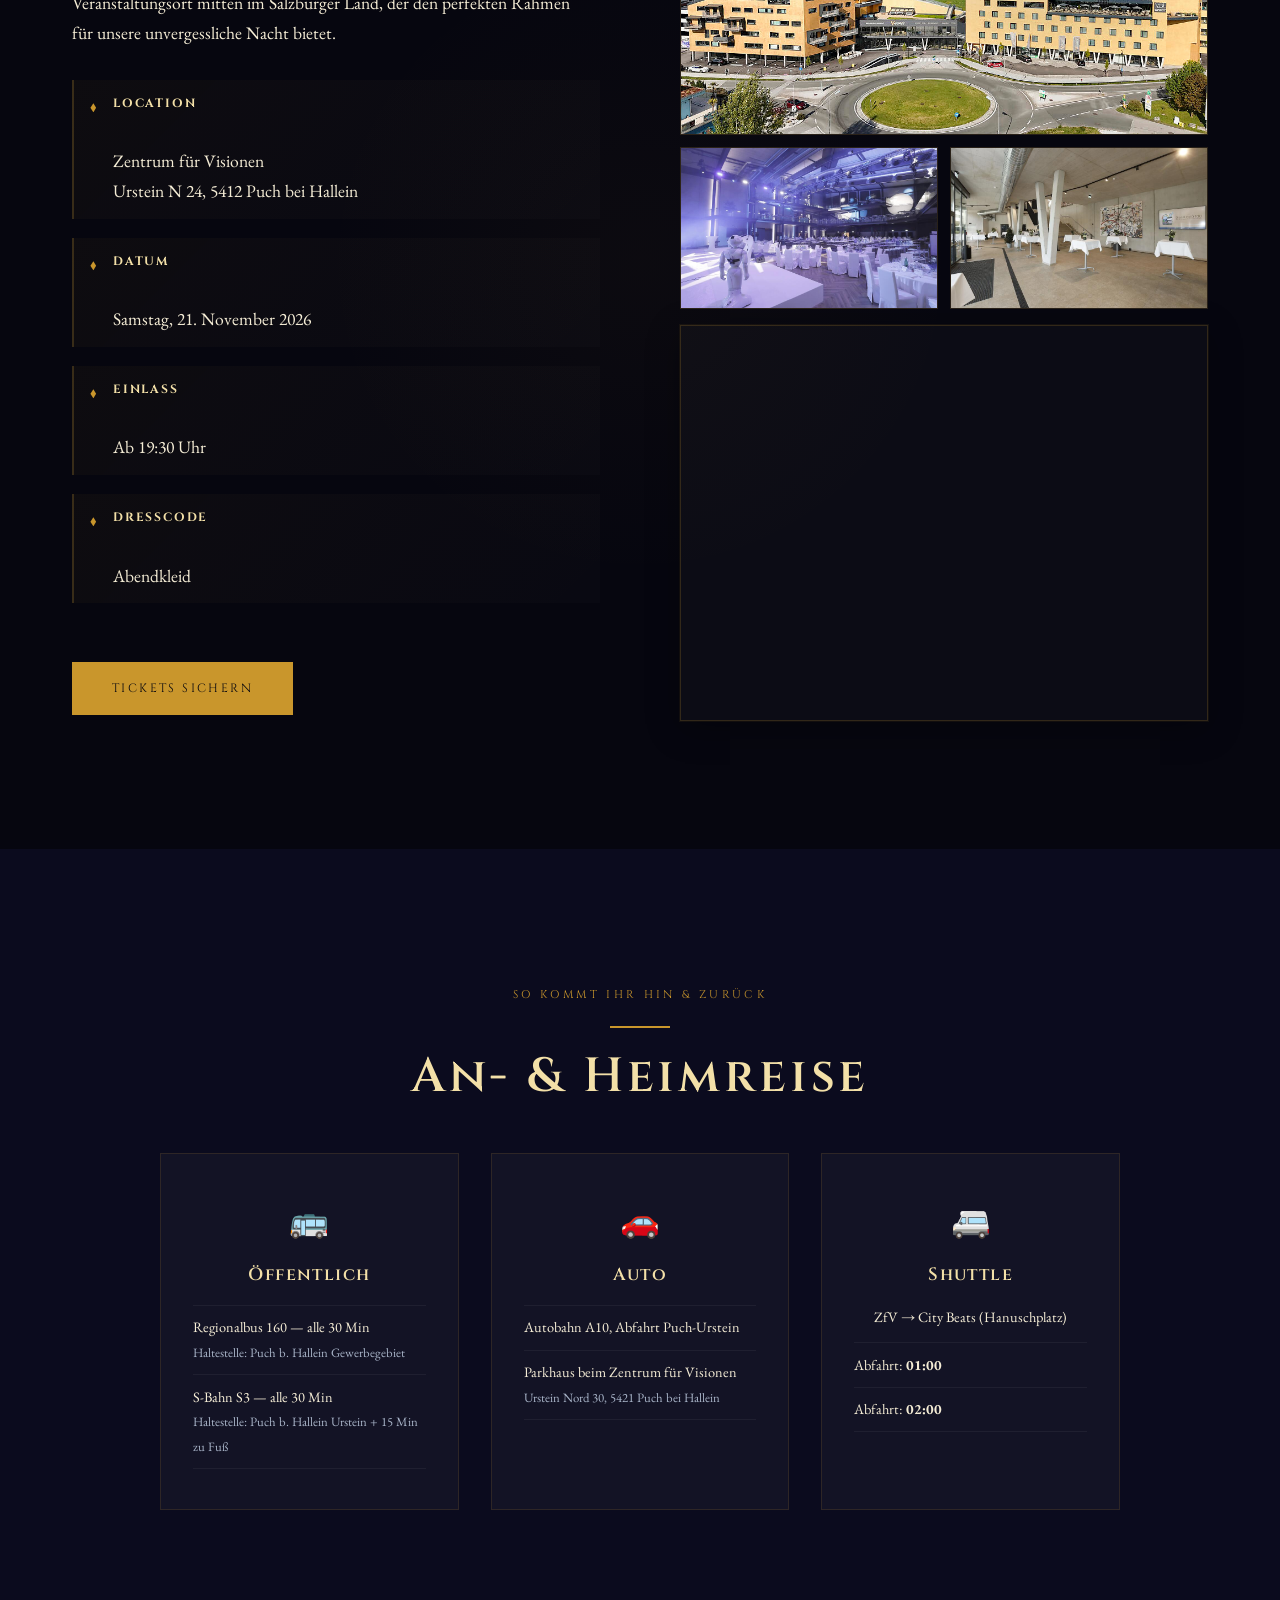
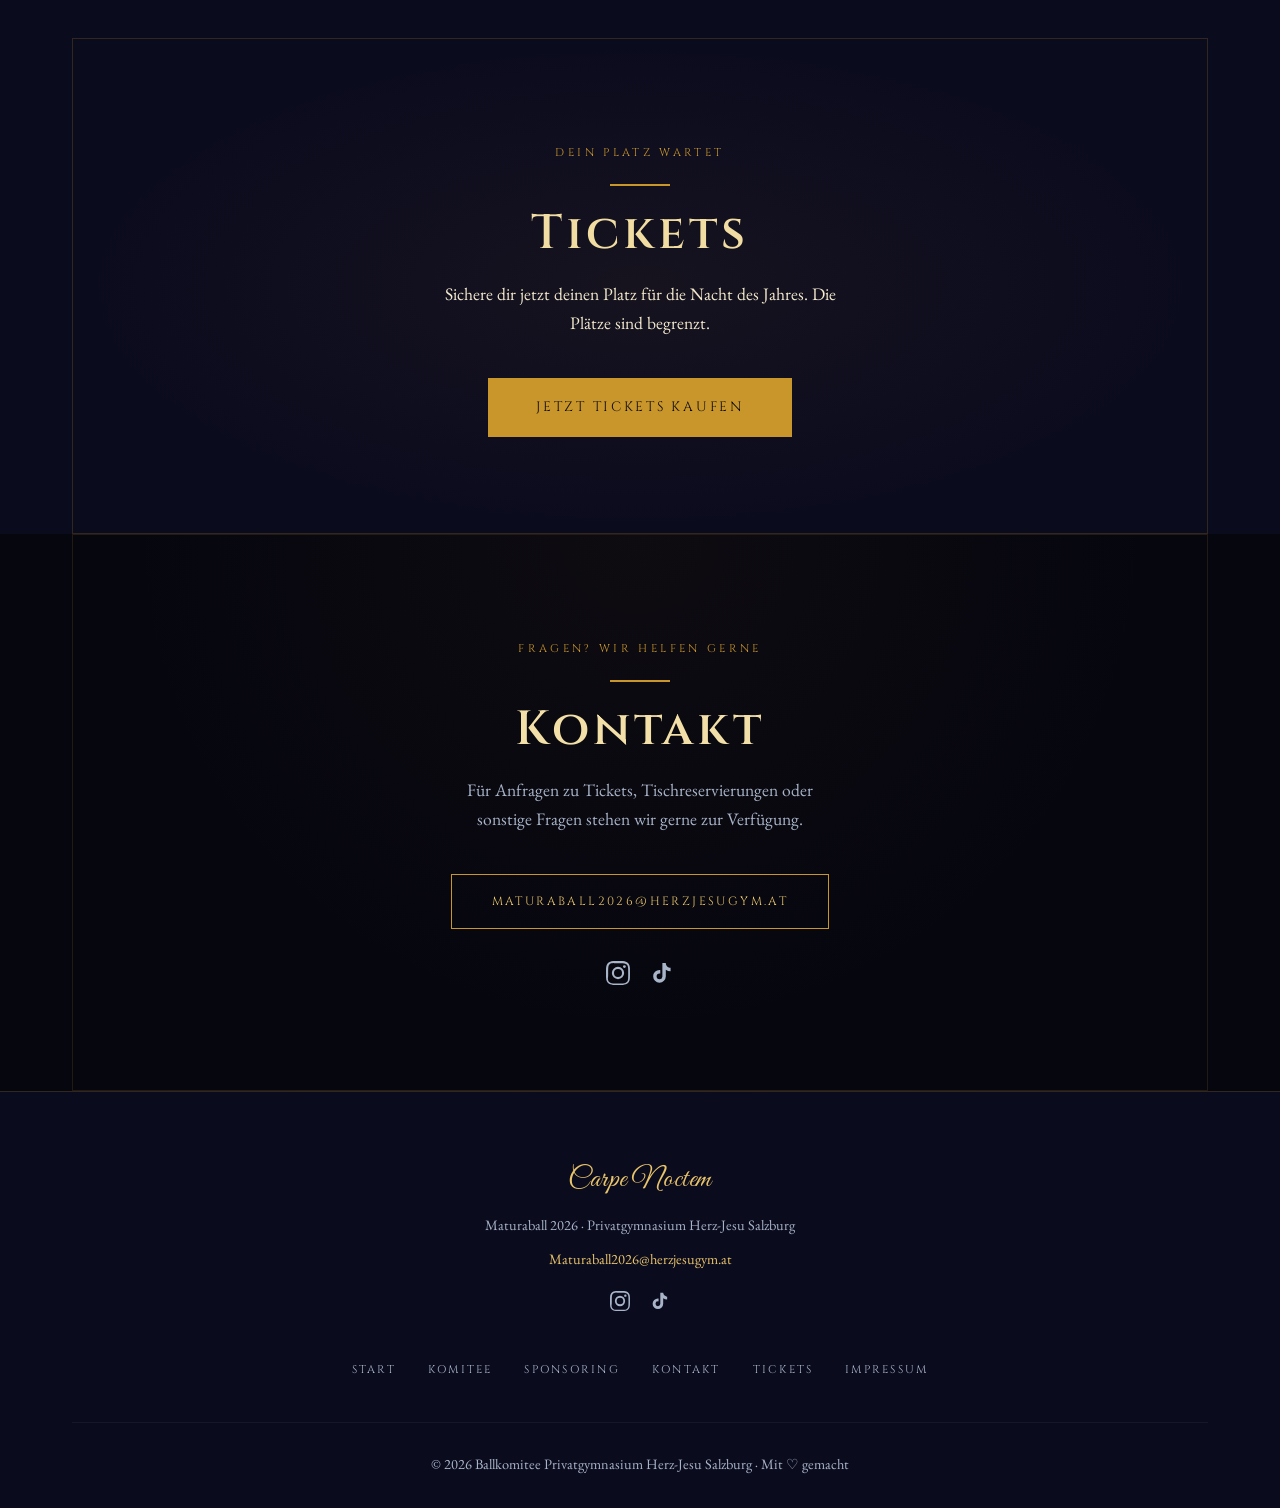
==== commit e57626ca: "Improve responsive design for mobile devices - Footer links: add flex-wrap for clean wrapping on sma" ====
--- a/index.html
+++ b/index.html
@@ -397,7 +397,7 @@
         Für Anfragen zu Tickets, Tischreservierungen oder sonstige Fragen stehen wir gerne zur Verfügung.
       </p>
       <div style="text-align:center;">
-        <a href="mailto:Maturaball2026@herzjesugym.at" class="btn btn-outline">
+        <a href="mailto:Maturaball2026@herzjesugym.at" class="btn btn-outline" style="max-width:100%;overflow:hidden;text-overflow:ellipsis;white-space:nowrap;">
           Maturaball2026@herzjesugym.at
         </a>
       </div>
--- a/css/style.css
+++ b/css/style.css
@@ -363,10 +363,12 @@
 
 footer .footer-links {
   display: flex;
-  gap: 2rem;
+  gap: 1rem 2rem;
   justify-content: center;
+  flex-wrap: wrap;
   list-style: none;
   margin: 2rem 0;
+  padding: 0 1rem;
 }
 
 footer .footer-links a {
@@ -429,7 +431,12 @@
 
 @media (max-width: 600px) {
   .section-inner { padding: 5rem 0; }
+  .container { padding: 0 1.2rem; }
   h1 { font-size: 2.2rem; }
+  footer .footer-links { gap: 0.5rem 0.8rem; flex-wrap: wrap; justify-content: center; padding: 0 0.5rem; }
+  footer .footer-links a { font-size: 0.58rem; letter-spacing: 0.1em; }
+  .card { padding: 1.8rem 1.2rem; }
+  .btn { padding: 0.85rem 1.8rem; font-size: 0.7rem; word-break: break-all; text-align: center; }
 }
 
 /* ── Reduced motion ────────────────────────── */
--- a/css/index.css
+++ b/css/index.css
@@ -709,4 +709,17 @@
   .timeline-content { padding: 1rem 1.2rem; min-width: 0; }
   .timeline-content h3 { font-size: 0.9rem; }
   .timeline-content p { font-size: 0.8rem; }
-}
+
+  /* Location gallery stacks on small screens */
+  .location-gallery { grid-template-columns: 1fr; }
+
+  /* Anreise cards: tighter padding */
+  .anreise-card { padding: 1.8rem 1.2rem; }
+  .anreise-card ul li { font-size: 0.85rem; }
+  .anreise-card ul li small { font-size: 0.75rem; }
+
+  /* Kontakt / CTA sections */
+  .kontakt-inner { padding: 3rem 1.2rem; }
+  .kontakt-inner .btn { font-size: 0.55rem; letter-spacing: 0.1em; padding: 0.8rem 1rem; word-break: break-all; }
+  .tickets-cta-inner { padding: 3rem 1.2rem; }
+}
